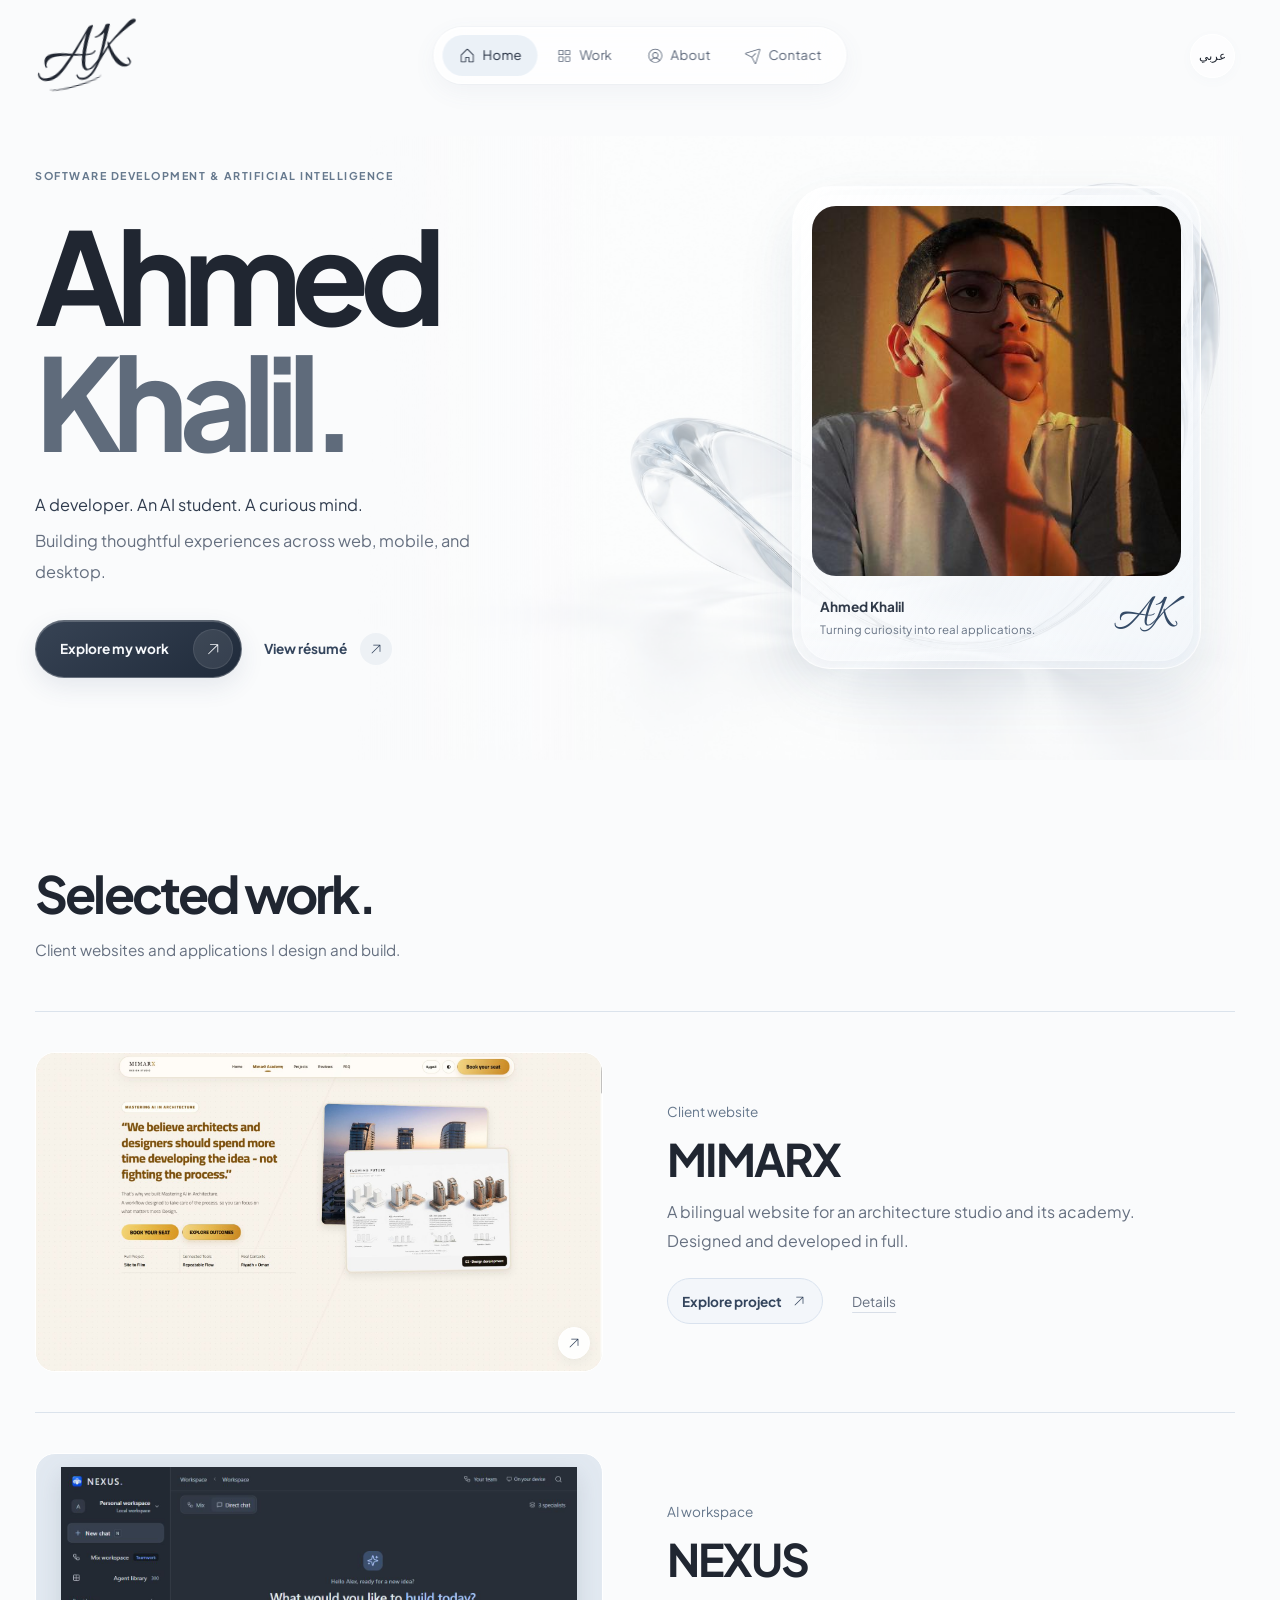
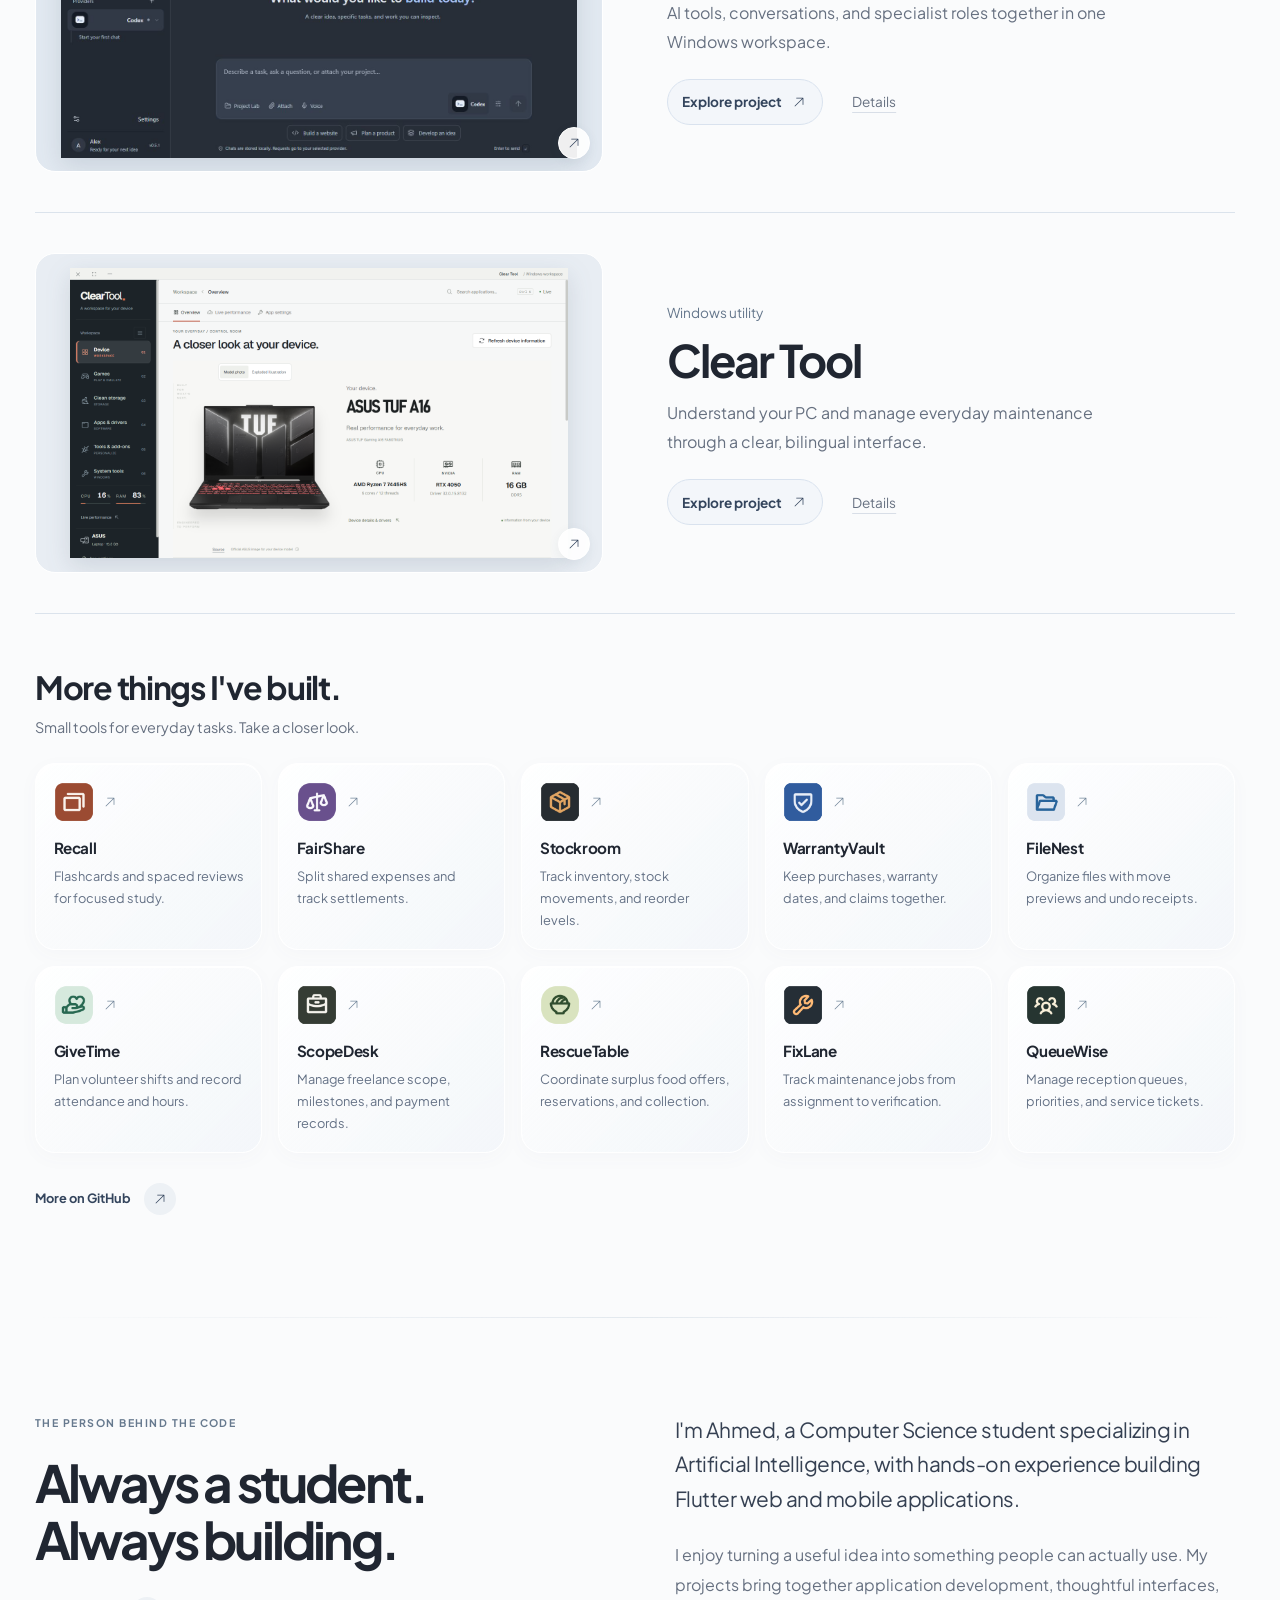
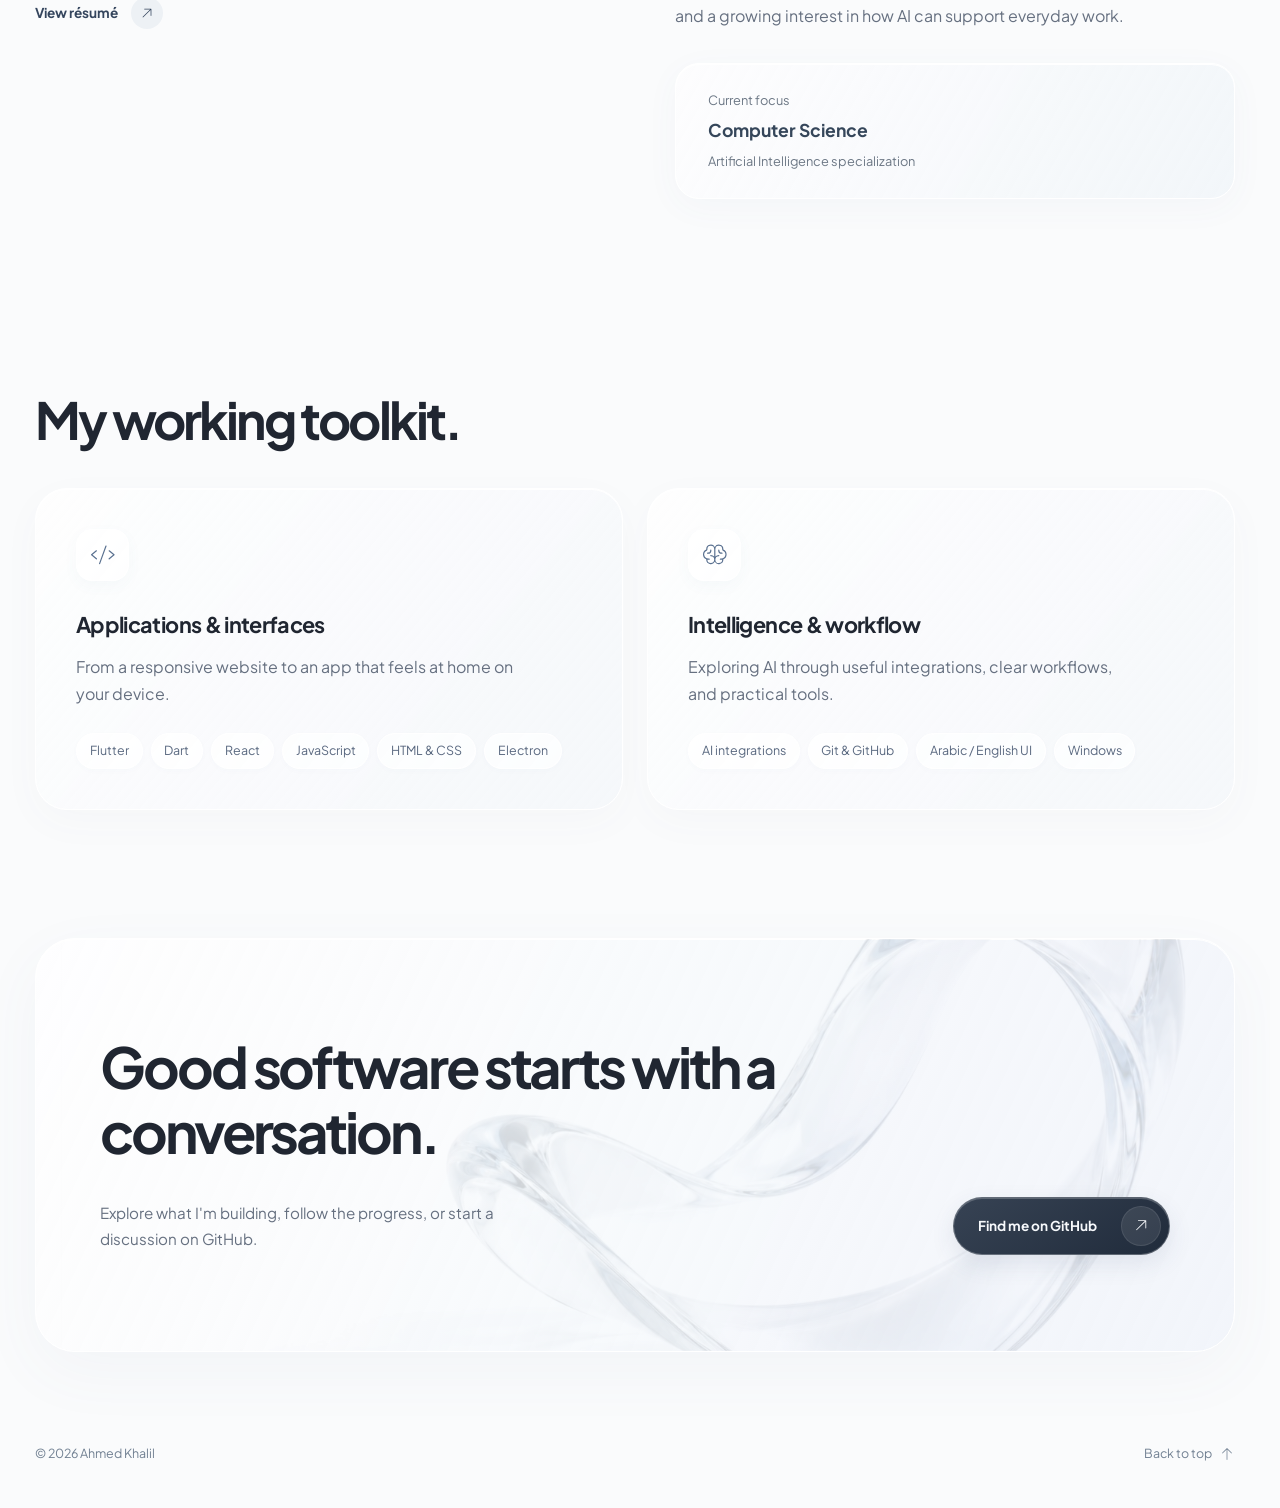
==== index.html @ ec9dbeeb "Add bilingual project detail windows with animated screenshot galleries" ====
<!doctype html>
<html lang="en" data-theme="light">
<head>
  <meta charset="UTF-8">
  <meta name="viewport" content="width=device-width, initial-scale=1">
  <meta name="theme-color" content="#fafbfc">
  <title>Ahmed Khalil | AI & Software Development</title>
  <meta name="description" content="Computer Science student specializing in AI. Explore Ahmed's work in Flutter, web development and Windows applications, including MIMARX Studio & Academy, Clear Tool and NEXUS.">
  <meta property="og:title" content="Ahmed Khalil | AI & Software Development">
  <meta property="og:description" content="A curious mind. Practical software. Explore MIMARX Studio & Academy, Clear Tool, NEXUS, and my work across web, mobile, and desktop.">
  <meta property="og:type" content="website">
  <meta property="og:url" content="https://ahmed-khalil-mohamed.github.io/">
  <meta property="og:image" content="https://ahmed-khalil-mohamed.github.io/portrait.jpg">
  <link rel="canonical" href="https://ahmed-khalil-mohamed.github.io/">
  <link rel="icon" href="favicon.ico?v=4" sizes="any">
  <link rel="icon" href="ak-signature.svg?v=4" type="image/svg+xml">
  <link rel="apple-touch-icon" href="apple-touch-icon.png">
  <link rel="preload" as="font" href="jakarta-regular.ttf" type="font/ttf" crossorigin>
  <link rel="preload" as="font" href="signature.ttf" type="font/ttf" crossorigin>
  <link rel="stylesheet" href="styles.css?v=8">
  <script src="project-data.js?v=8" defer></script>
  <script src="project-gallery.js?v=8" defer></script>
  <script src="app.js?v=8" defer></script>
</head>
<body>
  <a class="skip-link" href="#main" data-en="Skip to content" data-ar="انتقل للمحتوى">Skip to content</a>
  <header class="header shell">
    <a class="brand signature" href="#" aria-label="Ahmed Khalil, home">AK<span class="signature-stroke" aria-hidden="true"></span></a>
    <nav class="desktop-nav" aria-label="Main navigation">
      <a href="#home"><svg class="icon" aria-hidden="true"><use href="icons.svg?v=8#house"></use></svg><span data-en="Home" data-ar="الرئيسية">Home</span></a>
      <a href="#work"><svg class="icon" aria-hidden="true"><use href="icons.svg?v=8#squares-four"></use></svg><span data-en="Work" data-ar="المشاريع">Work</span></a>
      <a href="#about"><svg class="icon" aria-hidden="true"><use href="icons.svg?v=8#user-circle"></use></svg><span data-en="About" data-ar="عني">About</span></a>
      <a href="#contact"><svg class="icon" aria-hidden="true"><use href="icons.svg?v=8#paper-plane-tilt"></use></svg><span data-en="Contact" data-ar="تواصل">Contact</span></a>
    </nav>
    <div class="preferences">
      <button id="language" data-language-toggle class="icon-button language" aria-label="Switch to Arabic">عربي</button>
    </div>
    <button class="menu-toggle icon-button" aria-label="Open menu" aria-controls="mobile-menu" aria-expanded="false"><svg class="icon" aria-hidden="true"><use href="icons.svg?v=8#list"></use></svg></button>
  </header>
  <dialog id="mobile-menu" aria-label="Navigation menu">
    <div class="drawer-top"><a class="signature drawer-brand" href="#home" aria-label="Ahmed Khalil, home">AK</a><button class="icon-button close-menu" aria-label="Close menu"><svg class="icon" aria-hidden="true"><use href="icons.svg?v=8#x"></use></svg></button></div>
    <p class="drawer-name" data-en="Ahmed Khalil" data-ar="أحمد خليل">Ahmed Khalil</p>
    <nav class="mobile-nav" aria-label="Main navigation">
      <a href="#home"><svg class="icon" aria-hidden="true"><use href="icons.svg?v=8#house"></use></svg><span data-en="Home" data-ar="الرئيسية">Home</span></a>
      <a href="#work"><svg class="icon" aria-hidden="true"><use href="icons.svg?v=8#squares-four"></use></svg><span data-en="Work" data-ar="المشاريع">Work</span></a>
      <a href="#about"><svg class="icon" aria-hidden="true"><use href="icons.svg?v=8#user-circle"></use></svg><span data-en="About" data-ar="عني">About</span></a>
      <a href="#contact"><svg class="icon" aria-hidden="true"><use href="icons.svg?v=8#paper-plane-tilt"></use></svg><span data-en="Contact" data-ar="تواصل">Contact</span></a>
    </nav>
    <div class="drawer-bottom"><span data-en="Language" data-ar="اللغة">Language</span><button class="drawer-language" data-language-toggle aria-label="Switch to Arabic">العربية</button></div>
    <a class="drawer-resume text-link" href="resume.html" target="_blank" rel="noopener"><span data-en="View résumé" data-ar="السيرة الذاتية">View résumé</span><svg class="icon" aria-hidden="true"><use href="icons.svg?v=8#arrow-up-right"></use></svg></a>
  </dialog>
  <main id="main">
    <section id="home" class="hero shell" aria-labelledby="hero-title">
      <img class="glass-art" src="glass-ribbon.jpg" width="1536" height="1024" alt="" aria-hidden="true">
      <div class="hero-copy">
        <p class="eyebrow entrance" data-en="SOFTWARE DEVELOPMENT & ARTIFICIAL INTELLIGENCE" data-ar="تطوير البرمجيات والذكاء الاصطناعي">SOFTWARE DEVELOPMENT & ARTIFICIAL INTELLIGENCE</p>
        <h1 id="hero-title" class="entrance" style="--delay:100ms"><span data-en="Ahmed" data-ar="أحمد">Ahmed</span><br><span class="name-last" data-en="Khalil." data-ar="خليل.">Khalil.</span></h1>
        <p class="hero-description entrance" style="--delay:200ms"><strong data-en="A developer. An AI student. A curious mind." data-ar="مطور برمجيات. طالب ذكاء اصطناعي. عقل فضولي.">A developer. An AI student. A curious mind.</strong><span data-en="Building thoughtful experiences across web, mobile, and desktop." data-ar="أبني تجارب مدروسة للويب والموبايل وسطح المكتب.">Building thoughtful experiences across web, mobile, and desktop.</span></p>
        <div class="hero-actions entrance" style="--delay:270ms">
          <a class="button primary" href="#work"><span data-en="Explore my work" data-ar="استكشف مشاريعي">Explore my work</span><span class="icon-circle" aria-hidden="true"><svg class="icon" aria-hidden="true"><use href="icons.svg?v=8#arrow-up-right"></use></svg></span></a>
          <a class="text-link" href="resume.html" target="_blank" rel="noopener"><span data-en="View résumé" data-ar="السيرة الذاتية">View résumé</span><span class="icon-circle" aria-hidden="true"><svg class="icon" aria-hidden="true"><use href="icons.svg?v=8#arrow-up-right"></use></svg></span></a>
        </div>
      </div>
      <figure class="portrait entrance" style="--delay:180ms">
        <div class="portrait-frame"><img src="portrait.jpg" width="460" height="460" alt="Ahmed Khalil" fetchpriority="high"></div>
        <figcaption><span><strong data-en="Ahmed Khalil" data-ar="أحمد خليل">Ahmed Khalil</strong><small data-en="Turning curiosity into real applications." data-ar="أحوّل الفضول إلى تطبيقات حقيقية.">Turning curiosity into real applications.</small></span><span class="signature portrait-signature" aria-hidden="true">AK</span></figcaption>
      </figure>
    </section>
    <section id="work" class="work shell section" aria-labelledby="work-title">
      <div class="section-heading reveal"><h2 id="work-title" data-en="Selected work." data-ar="مشاريع مختارة.">Selected work.</h2><p data-en="Client websites and applications I design and build." data-ar="مواقع للعملاء وتطبيقات من تصميمي وتطويري.">Client websites and applications I design and build.</p></div>
      <div class="work-grid">
        <article id="mimarx" class="work-card reveal" aria-labelledby="mimarx-title">
          <button class="project-image work-preview mimarx-work-preview" data-project="mimarx" aria-label="Explore MIMARX project"><img src="mimarx-academy.jpg" alt="MIMARX Academy website and architectural showcase" width="1905" height="1057" loading="lazy"><span class="preview-hint" aria-hidden="true"><svg class="icon" aria-hidden="true"><use href="icons.svg?v=8#arrow-up-right"></use></svg></span></button>
          <div class="work-card-body">
            <p class="work-category" data-en="Client website" data-ar="موقع لعميل">Client website</p>
            <h3 id="mimarx-title">MIMARX</h3>
            <p class="work-summary" data-en="A bilingual website for an architecture studio and its academy. Designed and developed in full." data-ar="موقع بالعربية والإنجليزية لاستوديو معماري وأكاديميته. صممته وطورته بالكامل.">A bilingual website for an architecture studio and its academy. Designed and developed in full.</p>
            <div class="work-card-actions"><button class="work-visit" data-project="mimarx" aria-haspopup="dialog"><span data-en="Explore project" data-ar="اكتشف المشروع">Explore project</span><svg class="icon" aria-hidden="true"><use href="icons.svg?v=8#arrow-up-right"></use></svg></button><button class="work-details" data-project="mimarx"><span class="" data-en="Details" data-ar="التفاصيل">Details</span></button></div>
          </div>
        </article>
        <article id="nexus" class="work-card reveal" aria-labelledby="nexus-title">
          <button class="project-image work-preview nexus-work-preview" data-project="nexus" aria-label="Explore NEXUS project"><img src="nexus.png" alt="NEXUS AI workspace" width="1600" height="1000" loading="lazy"><span class="preview-hint" aria-hidden="true"><svg class="icon" aria-hidden="true"><use href="icons.svg?v=8#arrow-up-right"></use></svg></span></button>
          <div class="work-card-body">
            <p class="work-category" data-en="AI workspace" data-ar="مساحة عمل AI">AI workspace</p>
            <h3 id="nexus-title">NEXUS</h3>
            <p class="work-summary" data-en="AI tools, conversations, and specialist roles together in one Windows workspace." data-ar="أدوات الذكاء الاصطناعي والمحادثات والأدوار المتخصصة في مساحة عمل واحدة على Windows.">AI tools, conversations, and specialist roles together in one Windows workspace.</p>
            <div class="work-card-actions"><button class="work-visit" data-project="nexus" aria-haspopup="dialog"><span data-en="Explore project" data-ar="اكتشف المشروع">Explore project</span><svg class="icon" aria-hidden="true"><use href="icons.svg?v=8#arrow-up-right"></use></svg></button><button class="work-details" data-project="nexus"><span class="" data-en="Details" data-ar="التفاصيل">Details</span></button></div>
          </div>
        </article>
        <article id="clear" class="work-card reveal" aria-labelledby="clear-title">
          <button class="project-image work-preview clear-work-preview" data-project="clear" aria-label="Explore Clear Tool project"><img src="clear-tool.png" alt="Clear Tool hardware and maintenance workspace" width="1600" height="1000" loading="lazy"><span class="preview-hint" aria-hidden="true"><svg class="icon" aria-hidden="true"><use href="icons.svg?v=8#arrow-up-right"></use></svg></span></button>
          <div class="work-card-body">
            <p class="work-category" data-en="Windows utility" data-ar="أدوات Windows">Windows utility</p>
            <h3 id="clear-title">Clear Tool</h3>
            <p class="work-summary" data-en="Understand your PC and manage everyday maintenance through a clear, bilingual interface." data-ar="اعرف مكونات جهازك ونظّم مهام الصيانة اليومية بواجهة واضحة بالعربية والإنجليزية.">Understand your PC and manage everyday maintenance through a clear, bilingual interface.</p>
            <div class="work-card-actions"><button class="work-visit" data-project="clear" aria-haspopup="dialog"><span data-en="Explore project" data-ar="اكتشف المشروع">Explore project</span><svg class="icon" aria-hidden="true"><use href="icons.svg?v=8#arrow-up-right"></use></svg></button><button class="work-details" data-project="clear"><span class="" data-en="Details" data-ar="التفاصيل">Details</span></button></div>
          </div>
        </article>
      </div>
      <div id="more-projects" class="more-work" role="region" aria-labelledby="more-work-title">
        <div class="more-work-heading reveal"><h3 id="more-work-title" data-en="More things I've built." data-ar="مشاريع أخرى.">More things I've built.</h3><p data-en="Small tools for everyday tasks. Take a closer look." data-ar="أدوات صغيرة لمهام يومية. اضغط على أي مشروع لتكتشفه.">Small tools for everyday tasks. Take a closer look.</p></div>
        <ul class="mini-project-grid">
          <li class="mini-project reveal" style="--mini-delay:0ms">
            <button type="button" class="mini-card" data-project="recall" aria-haspopup="dialog" aria-labelledby="recall-name" aria-describedby="recall-summary">
              <span class="mini-card-top"><img src="project-icons/recall.png" alt="" width="40" height="40" loading="lazy"><svg class="icon mini-arrow" aria-hidden="true"><use href="icons.svg?v=8#arrow-up-right"></use></svg></span>
              <span class="mini-name" id="recall-name" dir="ltr">Recall</span>
              <span class="mini-summary" id="recall-summary" data-en="Flashcards and spaced reviews for focused study." data-ar="بطاقات للمذاكرة ومراجعات متباعدة لتثبيت المعلومات.">Flashcards and spaced reviews for focused study.</span>
            </button>
          </li>
          <li class="mini-project reveal" style="--mini-delay:65ms">
            <button type="button" class="mini-card" data-project="fairshare" aria-haspopup="dialog" aria-labelledby="fairshare-name" aria-describedby="fairshare-summary">
              <span class="mini-card-top"><img src="project-icons/fairshare.png" alt="" width="40" height="40" loading="lazy"><svg class="icon mini-arrow" aria-hidden="true"><use href="icons.svg?v=8#arrow-up-right"></use></svg></span>
              <span class="mini-name" id="fairshare-name" dir="ltr">FairShare</span>
              <span class="mini-summary" id="fairshare-summary" data-en="Split shared expenses and track settlements." data-ar="تقسيم المصاريف المشتركة ومتابعة التسويات.">Split shared expenses and track settlements.</span>
            </button>
          </li>
          <li class="mini-project reveal" style="--mini-delay:130ms">
            <button type="button" class="mini-card" data-project="stockroom" aria-haspopup="dialog" aria-labelledby="stockroom-name" aria-describedby="stockroom-summary">
              <span class="mini-card-top"><img src="project-icons/stockroom.png" alt="" width="40" height="40" loading="lazy"><svg class="icon mini-arrow" aria-hidden="true"><use href="icons.svg?v=8#arrow-up-right"></use></svg></span>
              <span class="mini-name" id="stockroom-name" dir="ltr">Stockroom</span>
              <span class="mini-summary" id="stockroom-summary" data-en="Track inventory, stock movements, and reorder levels." data-ar="متابعة المخزون وحركة الأصناف وحدود إعادة الطلب.">Track inventory, stock movements, and reorder levels.</span>
            </button>
          </li>
          <li class="mini-project reveal" style="--mini-delay:195ms">
            <button type="button" class="mini-card" data-project="warrantyvault" aria-haspopup="dialog" aria-labelledby="warrantyvault-name" aria-describedby="warrantyvault-summary">
              <span class="mini-card-top"><img src="project-icons/warrantyvault.png" alt="" width="40" height="40" loading="lazy"><svg class="icon mini-arrow" aria-hidden="true"><use href="icons.svg?v=8#arrow-up-right"></use></svg></span>
              <span class="mini-name" id="warrantyvault-name" dir="ltr">WarrantyVault</span>
              <span class="mini-summary" id="warrantyvault-summary" data-en="Keep purchases, warranty dates, and claims together." data-ar="تنظيم المشتريات ومواعيد الضمان ومطالبات الصيانة.">Keep purchases, warranty dates, and claims together.</span>
            </button>
          </li>
          <li class="mini-project reveal" style="--mini-delay:260ms">
            <button type="button" class="mini-card" data-project="filenest" aria-haspopup="dialog" aria-labelledby="filenest-name" aria-describedby="filenest-summary">
              <span class="mini-card-top"><img src="project-icons/filenest.png" alt="" width="40" height="40" loading="lazy"><svg class="icon mini-arrow" aria-hidden="true"><use href="icons.svg?v=8#arrow-up-right"></use></svg></span>
              <span class="mini-name" id="filenest-name" dir="ltr">FileNest</span>
              <span class="mini-summary" id="filenest-summary" data-en="Organize files with move previews and undo receipts." data-ar="تنظيم الملفات مع معاينة النقل وإمكانية التراجع.">Organize files with move previews and undo receipts.</span>
            </button>
          </li>
          <li class="mini-project reveal" style="--mini-delay:0ms">
            <button type="button" class="mini-card" data-project="givetime" aria-haspopup="dialog" aria-labelledby="givetime-name" aria-describedby="givetime-summary">
              <span class="mini-card-top"><img src="project-icons/givetime.png" alt="" width="40" height="40" loading="lazy"><svg class="icon mini-arrow" aria-hidden="true"><use href="icons.svg?v=8#arrow-up-right"></use></svg></span>
              <span class="mini-name" id="givetime-name" dir="ltr">GiveTime</span>
              <span class="mini-summary" id="givetime-summary" data-en="Plan volunteer shifts and record attendance and hours." data-ar="تنظيم ورديات المتطوعين وتسجيل الحضور والساعات.">Plan volunteer shifts and record attendance and hours.</span>
            </button>
          </li>
          <li class="mini-project reveal" style="--mini-delay:65ms">
            <button type="button" class="mini-card" data-project="scopedesk" aria-haspopup="dialog" aria-labelledby="scopedesk-name" aria-describedby="scopedesk-summary">
              <span class="mini-card-top"><img src="project-icons/scopedesk.png" alt="" width="40" height="40" loading="lazy"><svg class="icon mini-arrow" aria-hidden="true"><use href="icons.svg?v=8#arrow-up-right"></use></svg></span>
              <span class="mini-name" id="scopedesk-name" dir="ltr">ScopeDesk</span>
              <span class="mini-summary" id="scopedesk-summary" data-en="Manage freelance scope, milestones, and payment records." data-ar="تنظيم نطاق المشاريع ومراحل التسليم وسجلات المدفوعات.">Manage freelance scope, milestones, and payment records.</span>
            </button>
          </li>
          <li class="mini-project reveal" style="--mini-delay:130ms">
            <button type="button" class="mini-card" data-project="rescuetable" aria-haspopup="dialog" aria-labelledby="rescuetable-name" aria-describedby="rescuetable-summary">
              <span class="mini-card-top"><img src="project-icons/rescuetable.png" alt="" width="40" height="40" loading="lazy"><svg class="icon mini-arrow" aria-hidden="true"><use href="icons.svg?v=8#arrow-up-right"></use></svg></span>
              <span class="mini-name" id="rescuetable-name" dir="ltr">RescueTable</span>
              <span class="mini-summary" id="rescuetable-summary" data-en="Coordinate surplus food offers, reservations, and collection." data-ar="تنسيق عروض فائض الطعام والحجوزات والاستلام.">Coordinate surplus food offers, reservations, and collection.</span>
            </button>
          </li>
          <li class="mini-project reveal" style="--mini-delay:195ms">
            <button type="button" class="mini-card" data-project="fixlane" aria-haspopup="dialog" aria-labelledby="fixlane-name" aria-describedby="fixlane-summary">
              <span class="mini-card-top"><img src="project-icons/fixlane.png" alt="" width="40" height="40" loading="lazy"><svg class="icon mini-arrow" aria-hidden="true"><use href="icons.svg?v=8#arrow-up-right"></use></svg></span>
              <span class="mini-name" id="fixlane-name" dir="ltr">FixLane</span>
              <span class="mini-summary" id="fixlane-summary" data-en="Track maintenance jobs from assignment to verification." data-ar="متابعة أعمال الصيانة من الإسناد إلى التأكد من الإصلاح.">Track maintenance jobs from assignment to verification.</span>
            </button>
          </li>
          <li class="mini-project reveal" style="--mini-delay:260ms">
            <button type="button" class="mini-card" data-project="queuewise" aria-haspopup="dialog" aria-labelledby="queuewise-name" aria-describedby="queuewise-summary">
              <span class="mini-card-top"><img src="project-icons/queuewise.png" alt="" width="40" height="40" loading="lazy"><svg class="icon mini-arrow" aria-hidden="true"><use href="icons.svg?v=8#arrow-up-right"></use></svg></span>
              <span class="mini-name" id="queuewise-name" dir="ltr">QueueWise</span>
              <span class="mini-summary" id="queuewise-summary" data-en="Manage reception queues, priorities, and service tickets." data-ar="إدارة طوابير الاستقبال والأولويات وتذاكر الخدمة.">Manage reception queues, priorities, and service tickets.</span>
            </button>
          </li>
        </ul>
      </div>
      <a class="all-projects text-link reveal" href="https://github.com/Ahmed-Khalil-Mohamed?tab=repositories" target="_blank" rel="noopener"><span data-en="More on GitHub" data-ar="المزيد على GitHub">More on GitHub</span><span class="icon-circle" aria-hidden="true"><svg class="icon" aria-hidden="true"><use href="icons.svg?v=8#arrow-up-right"></use></svg></span></a>
    </section>
    <section id="about" class="about shell section" aria-labelledby="about-title">
      <div class="about-title reveal"><p class="eyebrow" data-en="THE PERSON BEHIND THE CODE" data-ar="وراء الكود">THE PERSON BEHIND THE CODE</p><h2 id="about-title" data-en="Always a student. Always building." data-ar="أتعلم باستمرار. وأبني باستمرار.">Always a student. Always building.</h2><a class="text-link" href="resume.html" target="_blank" rel="noopener"><span data-en="View résumé" data-ar="السيرة الذاتية">View résumé</span><span class="icon-circle" aria-hidden="true"><svg class="icon" aria-hidden="true"><use href="icons.svg?v=8#arrow-up-right"></use></svg></span></a></div>
      <div class="about-content reveal"><p class="about-lead" data-en="I'm Ahmed, a Computer Science student specializing in Artificial Intelligence, with hands-on experience building Flutter web and mobile applications." data-ar="أنا أحمد، طالب علوم حاسب متخصص في الذكاء الاصطناعي، وعندي خبرة عملية في بناء تطبيقات الويب والموبايل باستخدام Flutter.">I'm Ahmed, a Computer Science student specializing in Artificial Intelligence, with hands-on experience building Flutter web and mobile applications.</p><p data-en="I enjoy turning a useful idea into something people can actually use. My projects bring together application development, thoughtful interfaces, and a growing interest in how AI can support everyday work." data-ar="بحب أحول الفكرة المفيدة لبرنامج الناس تقدر تستخدمه فعلًا. مشاريعي بتجمع بين تطوير التطبيقات والاهتمام بالواجهة واستكشاف إزاي الذكاء الاصطناعي يساعد في الشغل اليومي.">I enjoy turning a useful idea into something people can actually use. My projects bring together application development, thoughtful interfaces, and a growing interest in how AI can support everyday work.</p><div class="education"><span data-en="Current focus" data-ar="مجال دراستي">Current focus</span><strong data-en="Computer Science" data-ar="علوم الحاسب">Computer Science</strong><span data-en="Artificial Intelligence specialization" data-ar="تخصص الذكاء الاصطناعي">Artificial Intelligence specialization</span></div></div>
    </section>
    <section class="skills shell section" aria-labelledby="skills-title">
      <h2 id="skills-title" class="reveal" data-en="My working toolkit." data-ar="أدواتي في الشغل.">My working toolkit.</h2>
      <div class="skill-groups">
        <div class="skill-group reveal"><span class="skill-mark" aria-hidden="true"><svg class="icon" aria-hidden="true"><use href="icons.svg?v=8#code"></use></svg></span><h3 data-en="Applications & interfaces" data-ar="التطبيقات والواجهات">Applications & interfaces</h3><p data-en="From a responsive website to an app that feels at home on your device." data-ar="من موقع متجاوب إلى تطبيق مناسب للجهاز اللي بتستخدمه.">From a responsive website to an app that feels at home on your device.</p><div class="tags"><span>Flutter</span><span>Dart</span><span>React</span><span>JavaScript</span><span>HTML & CSS</span><span>Electron</span></div></div>
        <div class="skill-group reveal"><span class="skill-mark" aria-hidden="true"><svg class="icon" aria-hidden="true"><use href="icons.svg?v=8#brain"></use></svg></span><h3 data-en="Intelligence & workflow" data-ar="الذكاء الاصطناعي وسير العمل">Intelligence & workflow</h3><p data-en="Exploring AI through useful integrations, clear workflows, and practical tools." data-ar="استكشاف الذكاء الاصطناعي من خلال تكاملات مفيدة وخطوات عمل واضحة وأدوات عملية.">Exploring AI through useful integrations, clear workflows, and practical tools.</p><div class="tags"><span data-en="AI integrations" data-ar="تكامل أدوات AI">AI integrations</span><span>Git & GitHub</span><span data-en="Arabic / English UI" data-ar="واجهات عربية / إنجليزية">Arabic / English UI</span><span>Windows</span></div></div>
      </div>
    </section>
    <section id="contact" class="contact shell section reveal" aria-labelledby="contact-title">
      <h2 id="contact-title" data-en="Good software starts with a conversation." data-ar="البرامج الجيدة تبدأ بفكرة وحوار.">Good software starts with a conversation.</h2>
      <div class="contact-bottom"><p data-en="Explore what I'm building, follow the progress, or start a discussion on GitHub." data-ar="شوف اللي ببنيه، تابع تطوير المشاريع، أو شاركني النقاش على GitHub.">Explore what I'm building, follow the progress, or start a discussion on GitHub.</p><a class="button primary" href="https://github.com/Ahmed-Khalil-Mohamed" target="_blank" rel="noopener"><span data-en="Find me on GitHub" data-ar="تابعني على GitHub">Find me on GitHub</span><span class="icon-circle" aria-hidden="true"><svg class="icon" aria-hidden="true"><use href="icons.svg?v=8#arrow-up-right"></use></svg></span></a></div>
    </section>
  </main>
  <footer class="footer shell"><span>© <span id="year">2026</span> <span data-en="Ahmed Khalil" data-ar="أحمد خليل">Ahmed Khalil</span></span><a href="#home"><span data-en="Back to top" data-ar="للأعلى">Back to top</span><svg class="icon" aria-hidden="true"><use href="icons.svg?v=8#arrow-up"></use></svg></a></footer>
  <dialog id="project-dialog" aria-labelledby="dialog-title"><div class="project-dialog-bar"><span data-en="Project overview" data-ar="نظرة على المشروع">Project overview</span><button class="close-dialog icon-button" aria-label="Close project details"><svg class="icon" aria-hidden="true"><use href="icons.svg?v=8#x"></use></svg></button></div><div id="dialog-content"></div></dialog>
</body>
</html>
---- styles.css ----
﻿@font-face{font-family:Jakarta;src:url(jakarta-regular.ttf) format('truetype');font-weight:400 500;font-display:swap}
@font-face{font-family:Jakarta;src:url(jakarta-bold.ttf) format('truetype');font-weight:600 800;font-display:swap}
@font-face{font-family:Signature;src:url(signature.ttf) format('truetype');font-weight:400;font-display:swap}
/* White liquid glass: original web approximation. Variance 7 / motion 6 / density 3.
   Radius: panels 32/24px, controls pill. Layers: art 0, content 1, nav 10, dialog top layer.
   Backdrop blur limited to floating navigation and modal overlay. */
:root{--bg:#fafbfc;--text:#202631;--muted:#667080;--accent:#426c9f;--panel:rgba(255,255,255,.8);--line:rgba(138,157,180,.16);--ease:cubic-bezier(.22,.75,.18,1);color-scheme:light}
*{box-sizing:border-box}html{scroll-behavior:smooth;scroll-padding-top:8rem}body{margin:0;background:var(--bg);color:var(--text);font-family:Jakarta,'Segoe UI',sans-serif;line-height:1.7;-webkit-font-smoothing:antialiased}body:has(dialog[open]){overflow:hidden}a{color:inherit;text-decoration:none}button{font:inherit;color:inherit;cursor:pointer;border:0}button,a{-webkit-tap-highlight-color:transparent}a:focus-visible,button:focus-visible{outline:2px solid var(--accent);outline-offset:6px}img{display:block;max-width:100%}h1,h2,h3,p,figure{margin:0}h1,h2,h3{font-weight:700;line-height:1.1}p{color:var(--muted)}.shell{width:min(100% - 2.5rem,75rem);margin-inline:auto}.signature{font-family:Signature,cursive;font-weight:400;font-style:normal;letter-spacing:-.09em;line-height:1;direction:ltr}.header{height:6rem;display:flex;align-items:center;justify-content:space-between;gap:1rem;position:relative;z-index:10}.brand{display:block;position:relative;font-size:3.8rem;width:5rem;padding-top:.25rem;transform:rotate(-8deg);transform-origin:center}.signature-stroke{position:absolute;bottom:4px;left:10px;width:3.4rem;height:9px;border-bottom:1.2px solid currentColor;border-radius:50%;transform:rotate(-8deg)}nav{display:flex;align-items:center;gap:.15rem;padding:.4rem .5rem;border:1px solid rgba(255,255,255,.95);border-radius:100px;background:rgba(255,255,255,.7);box-shadow:inset 0 1px 0 #fff,0 8px 25px #58749110,0 0 0 1px #6882a00a}nav a{font-size:.78rem;min-height:2.6rem;display:flex;align-items:center;padding:.55rem .65rem;border-radius:100px;color:#596477;transition:background .5s var(--ease),color .5s var(--ease)}nav a:hover,nav a[aria-current]{color:#202b3d;background:rgba(219,229,240,.55)}.preferences{display:flex}.icon-button{display:grid;place-items:center;background:rgba(255,255,255,.55);min-height:2.8rem;min-width:2.8rem;border-radius:100px;border:1px solid #fff;box-shadow:0 3px 12px #647e9808;transition:background .4s var(--ease),transform .4s var(--ease)}.icon-button:hover{background:#edf2f8}.language{font-size:.78rem}.hero{position:relative;padding-block:3rem 4.5rem;display:grid;gap:3.5rem;isolation:isolate}.glass-art{position:absolute;z-index:-1;pointer-events:none;width:100%;height:34rem;object-fit:cover;right:0;top:22rem;mix-blend-mode:multiply;opacity:.5;mask-image:linear-gradient(90deg,transparent,#000 30%,#000 95%,transparent)}.eyebrow{font-size:.67rem;letter-spacing:.14em;font-weight:600;color:#66798e}.hero h1{font-size:clamp(5.1rem,11vw,8.4rem);letter-spacing:-.075em;line-height:.98;margin-top:1.6rem;font-weight:700}.name-last{color:#5f6b7b}.hero-description{font-size:1rem;max-width:29rem;margin-top:1.75rem;line-height:1.85}.hero-description strong{display:block;color:#303c4e;font-weight:500}.hero-description>span{display:block;margin-top:.3rem}.hero-actions{display:flex;align-items:center;gap:1.4rem;flex-wrap:wrap;margin-top:2rem}.button{display:inline-flex;justify-content:center;align-items:center;gap:1.5rem;min-height:3.5rem;padding:.5rem .5rem .5rem 1.5rem;border-radius:100px;font-size:.85rem;font-weight:600;white-space:nowrap;transition:transform .6s var(--ease),box-shadow .6s var(--ease)}.primary{background:linear-gradient(145deg,#374354,#202b3b);color:#f7f9fc;box-shadow:0 9px 24px #3046671a,inset 0 1px 0 #ffffff35;border:1px solid #ffffff40}.button>span:last-child{display:grid;place-items:center;font-size:1.3rem;background:#ffffff18;border:1px solid #ffffff16;border-radius:100%;width:2.5rem;height:2.5rem;transition:transform .6s var(--ease)}.primary:hover{transform:translateY(-3px);box-shadow:0 14px 30px #30466728}.primary:hover>span:last-child{transform:rotate(45deg)}button:active,.button:active{transform:scale(.98)}.text-link{display:inline-flex;align-items:center;gap:.8rem;min-height:2.75rem;padding:0;background:transparent;font-size:.85rem;font-weight:600;color:#34455d}.text-link>span:last-child{display:grid;place-items:center;width:2rem;height:2rem;border-radius:50%;background:#edf1f5;transition:transform .5s var(--ease)}.text-link:hover>span:last-child{transform:translate(2px,-2px)}.portrait{width:min(100%,23rem);justify-self:center;align-self:center;padding:.65rem .65rem 1.15rem;border-radius:2rem;background:linear-gradient(140deg,#ffffffc9,#ffffff70);border:1px solid #fff;box-shadow:inset 0 1px 1px #fff,0 24px 70px #51688619,0 3px 10px #51688608;position:relative}.portrait::before{content:'';position:absolute;inset:-1rem;z-index:-1;border:1px solid #ffffffb3;border-radius:2.5rem;background:linear-gradient(130deg,#ffffff88,#dfe9f244);transform:rotate(-5deg);box-shadow:0 15px 45px #6a86a412}.portrait-frame{border-radius:1.45rem;overflow:hidden;aspect-ratio:1.05;background:#e6eaf0}.portrait img{width:100%;height:100%;object-fit:cover;transition:transform 1.3s var(--ease)}.portrait:hover img{transform:scale(1.035)}figcaption{display:flex;justify-content:space-between;align-items:center;padding:1.25rem .5rem 0;gap:1rem}figcaption strong{display:block;font-size:.85rem;font-weight:600;color:#303a49}figcaption small{display:block;font-size:.65rem;color:#687485;margin-top:.15rem}.portrait-signature{font-size:3rem;color:#354b67}.section{padding-block:4.5rem}.section-heading{max-width:42rem;margin-bottom:2.5rem}h2{font-size:clamp(2.2rem,4vw,3.75rem);letter-spacing:-.055em}.section-heading p{margin-top:1rem;max-width:34rem;font-size:.95rem}.work{position:relative}.projects{display:grid;gap:2rem}.project{display:grid;gap:0;padding:.65rem;border-radius:2rem;border:1px solid #fff;background:linear-gradient(140deg,#fff9,#eef2f86b);box-shadow:inset 0 1px 0 #fff,0 16px 45px #526d8b0a,0 0 0 1px #607d9808;transition:box-shadow .7s var(--ease),transform .7s var(--ease)}.project:hover{box-shadow:inset 0 1px 0 #fff,0 24px 70px #526d8b14,0 0 0 1px #607d9810}.project-image{display:block;position:relative;width:100%;aspect-ratio:1.4;border-radius:1.45rem;overflow:hidden;padding:7%;background:linear-gradient(145deg,#e7eaf0,#f9fbfd);border:1px solid #ffffffc9}.project-image img{width:100%;height:100%;object-fit:contain;border-radius:.35rem;filter:drop-shadow(0 1rem 1rem #5065801f);transition:transform 1s var(--ease)}.nexus-preview{background:linear-gradient(145deg,#e2e9f0,#f4f7fa)}.project-image:hover img{transform:scale(1.06) translateY(-3px)}.image-action{position:absolute;bottom:1rem;inset-inline-end:1rem;width:2.4rem;height:2.4rem;display:grid;place-items:center;border:1px solid #fff;border-radius:100%;background:#ffffffb3;color:#344760;font-size:1.35rem;box-shadow:inset 0 1px 1px #fff,0 5px 15px #556f8910}.project-content{padding:1.8rem 1rem}.project-logo{width:2.8rem;height:2.8rem;object-fit:contain;margin-bottom:1.4rem;border-radius:.6rem}.project-heading{display:flex;flex-direction:column-reverse;align-items:flex-start;gap:.55rem}h3{font-size:2rem;letter-spacing:-.045em}.project-kind{color:#66798f;font-size:.73rem}.project-content>p{margin-top:1rem;max-width:30rem;font-size:.9rem;line-height:1.85}.project-meta{display:flex;gap:.5rem;flex-wrap:wrap;margin:1.5rem 0 1.2rem;color:#617084;font-size:.68rem}.project-meta span{padding:.35rem .65rem;border-radius:100px;border:1px solid #fff;background:#ffffff90;box-shadow:0 1px 4px #44648408}.all-projects{margin-top:2rem}.about{display:grid;gap:3rem;position:relative}.about::before{content:'';position:absolute;left:0;right:0;top:0;height:1px;background:linear-gradient(90deg,transparent,#c8d3df77,transparent)}.about-title h2{max-width:27rem;margin:1.4rem 0 1.5rem}.about-title .eyebrow{font-size:.66rem}.about-lead{font-size:1.3rem;line-height:1.65;color:#354052;margin-bottom:1.5rem;letter-spacing:-.025em}.about-content>p:not(.about-lead){line-height:1.9;font-size:.94rem}.education{margin-top:2rem;padding:1.6rem 2rem;border:1px solid #fff;border-radius:1.5rem;background:linear-gradient(120deg,#fff9,#e8eff76b);box-shadow:inset 0 1px 0 #fff,0 8px 35px #536e8d0a;display:grid;gap:.3rem;font-size:.8rem;color:#6c7785}.education strong{color:#35465a;font-size:1.1rem}.skills{position:relative}.skill-groups{display:grid;gap:1.5rem;margin-top:2.5rem}.skill-group{position:relative;padding:2rem;border:1px solid #fff;background:linear-gradient(130deg,#ffffffb3,#eef2f966);border-radius:2rem;box-shadow:inset 0 1px 0 #fff,0 12px 40px #526e8d08}.skill-mark{display:inline-grid;place-items:center;width:3.3rem;height:3.3rem;border-radius:1rem;background:#fff9;border:1px solid #fff;font-family:monospace;color:#5a7190;font-size:1.15rem;margin-bottom:2rem;box-shadow:0 5px 15px #5875900a}.skill-group h3{font-size:1.35rem;letter-spacing:-.03em}.skill-group p{margin-top:1rem;max-width:28rem;font-size:.9rem}.tags{display:flex;flex-wrap:wrap;gap:.5rem;margin-top:1.6rem}.tags span{background:#ffffffa6;border:1px solid #fff;border-radius:100px;padding:.4rem .8rem;font-size:.73rem;color:#5a6980;box-shadow:0 2px 6px #45668805}.contact{position:relative;border:1px solid #fff;border-radius:2.5rem;padding:2.2rem;background:linear-gradient(115deg,#ffffffc4,#e9eff880);box-shadow:inset 0 1px 0 #fff,0 20px 65px #526d8b0c;margin-block:2rem 5rem;overflow:hidden}.contact::before{content:'';position:absolute;inset:0;background:url(glass-ribbon.jpg) 100% 48%/auto 190% no-repeat;opacity:.2;mix-blend-mode:multiply;pointer-events:none;z-index:0}.contact>*{position:relative}.contact h2{max-width:44rem;font-size:clamp(2.2rem,4.4vw,3.8rem);line-height:1.15}.contact-bottom{display:flex;flex-wrap:wrap;align-items:center;justify-content:space-between;gap:2rem;margin-top:2rem}.contact-bottom p{max-width:28rem;font-size:.95rem}.footer{padding-block:0 2rem;display:flex;gap:1rem;justify-content:space-between;align-items:center;color:#718092;font-size:.7rem}.footer a{min-height:2.75rem;display:flex;align-items:center}.skip-link{position:fixed;top:1rem;left:1rem;padding:1rem;background:#24374e;color:#fff;transform:translateY(-200%);z-index:20}.skip-link:focus{transform:none}dialog{width:min(46rem,calc(100% - 2rem));max-height:88dvh;padding:2rem;border:1px solid #fff;border-radius:2rem;background:#fafcfe;color:var(--text);box-shadow:0 35px 100px #405c8333}dialog::backdrop{background:#dce5ed99;backdrop-filter:blur(14px)}.close-dialog{margin-inline-start:auto;font-size:2rem}.dialog-icon{width:4rem;height:4rem;object-fit:contain;border-radius:.8rem;margin-bottom:1.2rem}dialog h2{font-size:2.7rem}dialog p{margin-top:1.2rem}dialog ul{color:var(--muted);padding-inline-start:1.2rem;line-height:1.9}dialog .dialog-actions{display:flex;flex-wrap:wrap;gap:1.5rem;margin-top:1.5rem}dialog .license{font-size:.8rem;color:var(--muted)}[dir=rtl] body{font-family:'Segoe UI',Tahoma,sans-serif}[dir=rtl] h1,[dir=rtl] h2,[dir=rtl] h3{letter-spacing:0;line-height:1.35}[dir=rtl] .hero h1{line-height:1.2}[dir=rtl] .eyebrow{letter-spacing:0}[dir=rtl] .signature{font-family:Signature,cursive}[dir=rtl] .hero-description{font-size:1.1rem}[dir=rtl] .button{padding:.5rem 1.5rem .5rem .5rem}
@media(min-width:640px){.shell{width:min(100% - 4rem,75rem)}.header{height:7rem}.brand{font-size:4.5rem}nav{position:fixed;top:1.7rem;left:50%;transform:translateX(-50%);backdrop-filter:blur(22px) saturate(150%);-webkit-backdrop-filter:blur(22px) saturate(150%)}nav a{font-size:.82rem;padding:.55rem 1.25rem}.hero{padding-top:3.5rem}.skill-groups{grid-template-columns:1fr 1fr}.footer{font-size:.78rem}.contact{padding:3rem}}
@media(min-width:768px){.hero{grid-template-columns:1.3fr 1fr;align-items:center;gap:3.5rem;padding-top:3rem;padding-bottom:6rem;min-height:40rem}.portrait{width:100%;max-width:24rem;transform:rotate(3deg);margin-top:1.5rem}.portrait-frame{aspect-ratio:.92}.hero h1{font-size:clamp(6rem,10vw,8.4rem)}.glass-art{width:80%;height:40rem;top:0;right:-1rem;opacity:.65;object-fit:contain}.hero-copy{position:relative;z-index:1}.section{padding-block:5.5rem}.project{grid-template-columns:1.22fr 1fr;align-items:stretch}.project-image{aspect-ratio:auto;min-height:24rem}.project-content{padding:2.5rem}.nexus-project .project-image{order:2}.nexus-project .project-content{order:1}.about{grid-template-columns:1fr 1fr;gap:5rem}.contact{padding:4rem;margin-bottom:5rem}.section-heading{margin-bottom:3rem}.skill-group{padding:2.5rem}}
@media(min-width:1024px){.hero{grid-template-columns:1.35fr 1fr;gap:5rem;padding-top:3.4rem;padding-bottom:5rem}.hero-description{font-size:1.02rem}.portrait{max-width:25rem}.project{grid-template-columns:1.3fr 1fr}.project-content{padding:3rem}.project-image{padding:6%;min-height:27rem}.project h3{font-size:2.6rem}.glass-art{right:-2rem;width:85%;height:42rem}.section{padding-block:6rem}}
@media(max-width:639px){.header{flex-wrap:wrap;height:8rem;align-content:flex-start;padding-top:.8rem;gap:0}.header nav{order:3;justify-content:center;width:100%;position:relative;margin-top:.6rem}nav a{flex:1;justify-content:center}.brand{font-size:3.5rem;line-height:.9}.signature-stroke{bottom:-2px}.hero{padding-top:2rem}.hero h1{font-size:5.8rem}.hero .eyebrow{font-size:.6rem;letter-spacing:.07em}.hero-description{font-size:.92rem}.portrait{width:90%;margin-block:.5rem}.portrait-frame{aspect-ratio:1.06}.contact{border-radius:2rem}.footer{align-items:flex-start}.footer>span{max-width:13rem}}
@media(max-width:380px){.shell{width:calc(100% - 2rem)}.hero h1{font-size:5.25rem}.hero-actions{gap:.85rem}.button{font-size:.79rem;gap:.8rem}.text-link{font-size:.8rem}.project-content{padding:1.5rem .8rem}.contact{padding:1.75rem}}
@media(prefers-reduced-motion:no-preference){.entrance{animation:enter 1.2s var(--ease) both;animation-delay:var(--delay,0ms)}.portrait.entrance{animation-name:portrait-enter}.brand{animation:signature-enter 1.5s var(--ease) both}.js-motion .reveal{opacity:0;transform:translateY(30px);transition:opacity 1s var(--ease),transform 1s var(--ease)}.js-motion .reveal.visible{opacity:1;transform:none}dialog[open]{animation:dialog-enter .5s var(--ease) both}@keyframes enter{from{opacity:0;transform:translateY(26px)}to{opacity:1;transform:none}}@keyframes portrait-enter{from{opacity:0;transform:translateY(25px) rotate(0)}to{opacity:1;transform:rotate(3deg)}}@keyframes signature-enter{from{opacity:0;transform:translateY(6px) rotate(-12deg)}to{opacity:1;transform:rotate(-8deg)}}@keyframes dialog-enter{from{opacity:0;transform:translateY(12px) scale(.97)}to{opacity:1;transform:none}}}
@media(max-width:767px){.portrait.entrance{animation-name:enter;transform:none}}
@media(prefers-reduced-motion:reduce){html{scroll-behavior:auto}*,*::before,*::after{animation:none!important;transition:none!important}.portrait{transform:none}}
@media(prefers-reduced-transparency:reduce){nav{background:#f8fafc;backdrop-filter:none;-webkit-backdrop-filter:none}dialog::backdrop{background:#dce5edf2;backdrop-filter:none}.portrait,.project,.skill-group,.education,.contact{background:#f4f7fa}}

/* Final detailing: consistent Phosphor Light icons, original square portrait,
   restrained motion, and native scrolling styled for the white glass palette. */
@font-face{font-family:PlexArabic;src:url(arabic-regular.ttf) format('truetype');font-weight:400 500;font-display:swap}
@font-face{font-family:PlexArabic;src:url(arabic-semibold.ttf) format('truetype');font-weight:600 800;font-display:swap}
html{scrollbar-width:thin;scrollbar-color:#b9c6d5 #f5f7fa;scrollbar-gutter:stable}
::-webkit-scrollbar{width:10px;height:10px}
::-webkit-scrollbar-track{background:#f5f7fa}
::-webkit-scrollbar-thumb{background:#b9c6d5;border:3px solid #f5f7fa;border-radius:20px}
::-webkit-scrollbar-thumb:hover{background:#889fb8}
::-webkit-scrollbar-corner{background:#f5f7fa}
::selection{background:#dce7f4;color:#27374a}
.icon{display:block;width:1.25rem;height:1.25rem;fill:currentColor;flex-shrink:0}
nav a{gap:.4rem}nav .icon{width:1.1rem;height:1.1rem}
.button .icon{width:1.15rem;height:1.15rem}.text-link .icon{width:1rem;height:1rem}
.skill-mark .icon{width:1.6rem;height:1.6rem}.close-dialog .icon{width:1.35rem;height:1.35rem}
.footer a{gap:.45rem}.footer .icon{width:1rem;height:1rem}
.portrait{transform:none;margin-top:0;max-width:24rem}
.portrait::before{inset:-.6rem;transform:none;border-radius:2.4rem;background:linear-gradient(120deg,#ffffffc4,#e8eff77a);box-shadow:inset 0 1px 2px #fff,0 18px 50px #7088a010}
.portrait-frame{aspect-ratio:1/1;border-radius:1.5rem}
.portrait img{object-fit:contain;transform:none}
.portrait:hover img{transform:none}
.portrait.entrance{animation-name:enter}
.portrait-frame::after{content:none}
.glass-art{opacity:.45}
figcaption{padding-top:1.1rem}figcaption small{font-size:.72rem}
.project-kind,.project-meta,.tags span{font-size:.78rem}
.project-content>p,.skill-group p,.about-content>p:not(.about-lead){font-size:1rem}
.eyebrow{line-height:1.8}.hero-description{line-height:1.9}
.project .text-link{margin-top:.2rem}.project-logo{padding:.15rem;background:#ffffff91;box-shadow:inset 0 1px 0 #fff,0 5px 18px #5e799313}
.project-image img{max-height:26rem}
[dir=rtl] body{font-family:PlexArabic,'Segoe UI',sans-serif}
[dir=rtl] .hero h1{line-height:1.12}
[dir=rtl] .hero-description{font-size:1.125rem}
[dir=rtl] .hero .eyebrow{font-size:.8rem}
[dir=rtl] nav a{font-size:.9rem}
@media(min-width:768px){nav a{padding-inline:1rem}.hero{min-height:39rem}.hero-copy{padding-bottom:.7rem}.portrait{max-width:24rem}.skill-group:nth-child(2){transition-delay:90ms}.project-content{align-self:center}.nexus-project{grid-template-columns:1fr 1.3fr}.nexus-project .project-content{padding-inline-start:2.5rem}}
@media(min-width:1024px){.portrait{max-width:24.5rem}.glass-art{width:78%;right:-1.5rem}}
@media(max-width:767px){.header{flex-wrap:wrap;height:8.5rem;align-content:flex-start;padding-top:.8rem;gap:0}.header nav{order:3;justify-content:center;width:100%;position:relative;top:auto;left:auto;transform:none;margin-top:.6rem;backdrop-filter:none;-webkit-backdrop-filter:none}nav a{flex:1;justify-content:center;padding-inline:.4rem}.brand{font-size:3.5rem;line-height:.9}.signature-stroke{bottom:-2px}.hero{padding-top:2rem}.portrait{width:90%;max-width:23rem;transform:none}.portrait-frame{aspect-ratio:1}.portrait::before{transform:none}.hero .eyebrow{max-width:23rem}.glass-art{top:24rem;height:28rem;opacity:.27}nav .icon{width:1rem;height:1rem}.project-logo{margin-bottom:1rem}}
@media(prefers-reduced-motion:no-preference){.signature-stroke{animation:signature-line 1s var(--ease) both;animation-delay:.55s;transform-origin:left}.project .image-action{transition:transform .6s var(--ease)}.project-image:hover .image-action{transform:rotate(45deg)}@keyframes signature-line{from{opacity:0;transform:scaleX(.1) rotate(-8deg)}to{opacity:1;transform:scaleX(1) rotate(-8deg)}}}
[dir=rtl] .glass-art{right:auto;left:-1.5rem;transform:scaleX(-1)}
@media(max-width:767px){[dir=rtl] .glass-art{left:0}}


/* One compact visual language for all selected projects. */
.work-grid{display:grid;grid-template-columns:minmax(0,1fr);gap:1.5rem;max-width:36rem;margin-inline:auto}
.work-card{min-width:0;display:flex;flex-direction:column;padding:.6rem;border-radius:1.75rem;background:linear-gradient(145deg,#ffffffd9,#eef3f88a);border:1px solid #fff;box-shadow:0 10px 32px #526d8b0a,inset 0 1px 0 #fff;scroll-margin-top:8rem}
.work-card .work-preview{flex-shrink:0;aspect-ratio:16/10;min-height:0;padding:1rem;border-radius:1.2rem;background:#e8edf3;overflow:hidden}
.work-card .work-preview img{width:100%;height:100%;max-height:none;object-fit:contain;border-radius:.35rem;filter:drop-shadow(0 8px 12px #3f516726);transition:transform .7s var(--ease)}
.work-card .mimarx-work-preview{background:#f0ede6;padding:0}
.work-card .mimarx-work-preview img{object-fit:cover;object-position:center top;border-radius:0;filter:none}
.work-card .nexus-work-preview{background:#e2e9f1}
.preview-hint{position:absolute;bottom:.75rem;inset-inline-end:.75rem;display:grid;place-items:center;width:2rem;height:2rem;border-radius:50%;background:#ffffffec;border:1px solid #fff;color:#34455d;box-shadow:0 3px 12px #334b6110}
.preview-hint .icon{width:1rem;height:1rem}
.work-card-body{display:flex;flex-direction:column;flex:1;padding:1.35rem .85rem .4rem}
.work-category{font-size:.8rem;color:#64768b;margin-bottom:.6rem}
.work-card h3{font-family:Jakarta,'Segoe UI',sans-serif;font-size:1.8rem;line-height:1.2;letter-spacing:-.045em}
.work-summary{font-size:.92rem;line-height:1.8;margin-top:.8rem;margin-bottom:1.5rem}
.work-card-actions{display:flex;align-items:center;justify-content:space-between;gap:1rem;border-top:1px solid var(--line);padding-top:.7rem;margin-top:auto}
.work-visit,.work-details{display:inline-flex;align-items:center;gap:.55rem;min-height:2.8rem;font-size:.8rem;font-weight:600;background:none;padding:0;color:#34455d}
.work-details{color:#667080;padding-inline:.35rem;text-decoration:underline;text-decoration-color:#a5b4c766;text-underline-offset:.3rem}
.work-visit .icon{width:1rem;height:1rem;transition:transform .3s var(--ease)}
.work-visit:hover .icon{transform:translate(2px,-2px)}
.work-details:hover{color:var(--text);text-decoration-color:currentColor}
.work .all-projects{margin-top:1.5rem;font-size:.8rem}
.dialog-preview{width:100%;aspect-ratio:16/9;object-fit:contain;border-radius:1rem;background:#e9eef4;margin:.5rem 0 1.5rem}
dialog .dialog-category{font-size:.75rem;letter-spacing:.08em;margin:0 0 1rem;color:var(--accent)}
dialog h2{font-family:Jakarta,'Segoe UI',sans-serif;font-size:clamp(1.7rem,5vw,2.7rem);overflow-wrap:break-word}
[dir=rtl] .work-card h3{line-height:1.2;letter-spacing:-.025em}
[dir=rtl] .work-summary{font-size:1rem;line-height:1.85}
[dir=rtl] .work-category,[dir=rtl] .work-visit,[dir=rtl] .work-details{font-size:.9rem}
@media(min-width:1024px){.work-grid{max-width:none;grid-template-columns:repeat(3,minmax(0,1fr));gap:1.25rem}.work-card-body{padding:1.5rem 1rem .5rem}.work-grid .work-card:nth-child(2){transition-delay:75ms}.work-grid .work-card:nth-child(3){transition-delay:150ms}}
@media(prefers-reduced-motion:no-preference){.work-card{transition:box-shadow .5s var(--ease)}.work-card:hover{box-shadow:0 18px 44px #526d8b16,inset 0 1px 0 #fff}.work-card .work-preview:hover img{transform:scale(1.035)}}
@media(prefers-reduced-transparency:reduce){.work-card{background:#f4f7fa}}

/* Quiet portfolio rows: consistent image, title, brief, and actions. */
.work-grid{max-width:none;display:grid;grid-template-columns:minmax(0,1fr);gap:0}
.work-card{position:relative;padding:1.75rem 0;border:0;border-top:1px solid #dbe3ec;border-radius:0;background:none;box-shadow:none;gap:0}
.work-card:last-child{border-bottom:1px solid #dbe3ec}
.work-card:hover{box-shadow:none}
.work-card .work-preview{border:1px solid #fff;border-radius:1.25rem;aspect-ratio:16/10;padding:.85rem}
.work-card .mimarx-work-preview{padding:0}
.work-card-body{padding:1.5rem .25rem 0}
.work-category{display:flex;align-items:center;gap:.8rem;margin-bottom:.55rem}

.work-card h3{font-size:clamp(1.85rem,3.8vw,2.8rem);font-weight:600}
.work-summary{max-width:30rem;margin-bottom:1rem}
.work-card-actions{border-top:0;justify-content:flex-start;gap:1.8rem;margin-top:0;padding-top:.4rem}
.work-visit{border:1px solid #d9e2ee;background:#f3f6fa;min-height:2.85rem;padding:.35rem .9rem;border-radius:100px}
.work-details{font-weight:500}
@media(min-width:640px){.work-card{display:grid;grid-template-columns:minmax(0,1fr) minmax(0,1fr);gap:2rem;align-items:center;padding-block:2rem}.work-card-body{padding:.5rem 0}.work-card .work-preview{aspect-ratio:16/11}.work-summary{font-size:.95rem}.work-card-actions{flex-wrap:wrap;gap:.5rem 1.5rem}}
@media(min-width:1024px){.work-grid{grid-template-columns:minmax(0,1fr);gap:0}.work-card{grid-template-columns:minmax(0,1fr) minmax(0,1fr);gap:4rem;padding-block:2.5rem}.work-card-body{padding:1rem 1.5rem 1rem 0}.work-card .work-preview{aspect-ratio:16/9}.work-category{font-size:.85rem}.work-summary{font-size:1rem}.work-visit,.work-details{font-size:.85rem}}

/* Native modal drawer supplies focus containment, Escape, and inert background. */
.menu-toggle{display:none}
#mobile-menu{position:fixed;inset:0 0 0 auto;margin:0;width:min(21.5rem,88vw);height:100dvh;max-height:none;padding:1.5rem;border:1px solid #fff;border-radius:1.75rem 0 0 1.75rem;background:linear-gradient(145deg,#fff,#f0f5fa);box-shadow:-18px 0 70px #334d6b1a;overflow-y:auto;color:var(--text)}
#mobile-menu::backdrop{background:#40566c30;backdrop-filter:blur(8px)}
.drawer-top{display:flex;align-items:center;justify-content:space-between;gap:1rem}
.drawer-brand{font-size:4.25rem;display:block;min-width:4rem;line-height:1.1;color:#34455d;transform:rotate(-7deg)}
.drawer-name{margin:.6rem 0 2.2rem;font-size:.85rem;color:#667080}
#mobile-menu .mobile-nav{position:static;display:flex;flex-direction:column;align-items:stretch;transform:none;gap:.4rem;margin:0;padding:0;width:100%;border:0;border-radius:0;box-shadow:none;background:none;backdrop-filter:none}
#mobile-menu .mobile-nav a{display:flex;flex:none;align-items:center;justify-content:flex-start;gap:1rem;padding:.9rem 1rem;min-height:3.6rem;font-size:1.1rem;border-radius:1rem;color:#34455d}
#mobile-menu .mobile-nav .icon{width:1.4rem;height:1.4rem}
#mobile-menu .mobile-nav a:hover,#mobile-menu .mobile-nav a[aria-current]{background:#e3ebf5}
.drawer-bottom{display:flex;align-items:center;justify-content:space-between;gap:1rem;margin-top:2.5rem;border-top:1px solid #dbe3ec;padding-top:1.4rem;color:var(--muted);font-size:.85rem}
.drawer-language{background:#fff;border:1px solid #dce5ef;border-radius:100px;padding:.6rem 1.15rem;min-height:2.8rem;color:#34455d}
.drawer-resume{margin-top:1.25rem;font-size:.85rem}
[dir=rtl] #mobile-menu{inset:0 auto 0 0;border-radius:0 1.75rem 1.75rem 0}
@media(max-width:767px){.header{height:5.75rem;padding-top:0;flex-wrap:nowrap;align-content:normal;align-items:center}.header .desktop-nav,.header .preferences{display:none}.header .menu-toggle{display:grid;min-width:3rem;min-height:3rem;background:#ffffffc9;border:1px solid #e3e9f1}.header .menu-toggle .icon{width:1.5rem;height:1.5rem}.header .brand{font-size:3.7rem;width:4.5rem}.hero{padding-top:1.5rem}}
@media(prefers-reduced-motion:no-preference){#mobile-menu[open]{animation:drawer-in .4s var(--ease) both}[dir=rtl] #mobile-menu[open]{animation-name:drawer-in-rtl}@keyframes drawer-in{from{opacity:0;transform:translateX(40px)}to{opacity:1;transform:none}}@keyframes drawer-in-rtl{from{opacity:0;transform:translateX(-40px)}to{opacity:1;transform:none}}}
@media(prefers-reduced-transparency:reduce){#mobile-menu::backdrop{background:#40566c80;backdrop-filter:none}}

/* Secondary projects stay compact beneath the three featured works. */
.more-work{margin-top:3.5rem;scroll-margin-top:7rem}
.more-work-heading{margin-bottom:1.5rem}
.more-work-heading h3{font-size:clamp(1.55rem,3vw,2rem);letter-spacing:-.04em}
.more-work-heading p{margin-top:.6rem;font-size:.9rem}
.mini-project-grid{display:grid;grid-template-columns:repeat(2,minmax(0,1fr));gap:.85rem;list-style:none;padding:0;margin:0}
.mini-project{min-width:0}
.mini-card{display:flex;flex-direction:column;height:100%;padding:1rem;border:1px solid #fff;border-radius:1.25rem;background:linear-gradient(135deg,#ffffffd9,#eef3f88c);box-shadow:inset 0 1px 0 #fff,0 5px 20px #526d8b08;transition:transform .35s var(--ease),box-shadow .35s var(--ease),border-color .35s var(--ease)}
.mini-card-top{display:flex;align-items:center;justify-content:space-between;gap:.5rem;margin-bottom:1rem}
.mini-card-top img{height:2.5rem;width:2.5rem;object-fit:contain;border-radius:.65rem;transition:transform .4s var(--ease)}
.mini-arrow{color:#74879b;width:1rem;height:1rem;transition:transform .35s var(--ease),color .35s var(--ease)}
.mini-card h4{font:600 .95rem/1.35 Jakarta,'Segoe UI',sans-serif;letter-spacing:-.025em;margin:0;overflow-wrap:anywhere;text-align:start}
.mini-card p{margin:.5rem 0 0;font-size:.8rem;line-height:1.7;color:#657286}
.mini-card:hover,.mini-card:focus-visible{border-color:#c9d9ea;box-shadow:0 12px 28px #526d8b15}
[dir=rtl] .mini-card h4{text-align:right}
[dir=rtl] .mini-card p{font-size:.87rem;line-height:1.8}
@media(min-width:640px){.mini-project-grid{gap:1rem}.mini-card{padding:1.2rem}.mini-card h4{font-size:1rem}}
@media(min-width:1024px){.mini-project-grid{grid-template-columns:repeat(5,minmax(0,1fr))}.mini-card{padding:1.1rem}.mini-card p{font-size:.8rem}}
@media(prefers-reduced-motion:no-preference){.js-motion .mini-project.reveal{transform:translateY(20px);transition:opacity .65s var(--ease),transform .65s var(--ease);transition-delay:var(--mini-delay,0ms)}.js-motion .mini-project.reveal.visible{transform:none}.mini-card:hover,.mini-card:focus-visible{transform:translateY(-5px)}.mini-card:hover .mini-card-top img,.mini-card:focus-visible .mini-card-top img{transform:rotate(-5deg) scale(1.06)}.mini-card:hover .mini-arrow,.mini-card:focus-visible .mini-arrow{transform:translate(2px,-2px);color:#426c9f}}
@media(prefers-reduced-transparency:reduce){.mini-card{background:#f4f7fa}}
/* Project windows: image gallery on the left, structured content on the right. */
#project-dialog{width:min(76rem,calc(100% - 2rem));max-width:none;max-height:90dvh;padding:0;overflow:hidden;border:1px solid #fff;border-radius:1.75rem;background:#fafcfe;box-shadow:0 30px 110px #23395230}
#project-dialog::backdrop{background:#d2dce66b;backdrop-filter:blur(18px);-webkit-backdrop-filter:blur(18px)}
.project-dialog-bar{display:flex;align-items:center;justify-content:space-between;gap:1rem;padding:.7rem 1.1rem .7rem 1.5rem;border-bottom:1px solid #dbe4ee;background:#ffffffad;font-size:.8rem;color:#66778c}
#project-dialog .close-dialog{margin:0;flex-shrink:0}
#dialog-content{max-height:calc(90dvh - 4.3rem);overflow-y:auto;overscroll-behavior:contain}
.project-layout{display:grid;direction:ltr;grid-template-columns:minmax(0,1fr)}
.project-gallery{min-width:0;padding:1.25rem;background:linear-gradient(140deg,#edf3f9,#f7fafd);border-bottom:1px solid #dbe4ee}
.gallery-stage{position:relative;aspect-ratio:16/11;background:#e5edf5;border:1px solid #fff;border-radius:1rem;overflow:hidden;box-shadow:0 12px 30px #3c597816}
.gallery-stage:focus-visible{outline:2px solid var(--accent);outline-offset:4px}
.gallery-slide{position:absolute;inset:0;opacity:0;visibility:hidden;transition:opacity .75s var(--ease),visibility .75s;pointer-events:none}
.gallery-slide.is-active{opacity:1;visibility:visible}
.gallery-slide img{width:100%;height:100%;object-fit:contain}
.gallery-meta{display:flex;align-items:center;justify-content:space-between;gap:1rem;margin-top:1rem;color:#5c6e84;font-size:.78rem}
.gallery-count{font-variant-numeric:tabular-nums;white-space:nowrap;color:#7c8c9e}
.gallery-controls{display:flex;align-items:center;justify-content:center;gap:.5rem;margin-top:1.25rem}
.gallery-controls .icon-button{min-width:2.75rem;min-height:2.75rem;background:#fff;border-color:#e1e9f1}
.gallery-dots{display:flex;align-items:center}
.gallery-dot{display:grid;place-items:center;background:none;width:2.25rem;height:2.75rem;padding:0}
.gallery-dot span{display:block;width:6px;height:6px;background:#bac8d8;border-radius:100px;transition:width .35s var(--ease),background .35s var(--ease)}
.gallery-dot[aria-current=true] span{width:20px;background:#52749a}
#project-dialog .gallery-note{margin:1rem 0 0;font-size:.7rem;color:#8290a0;text-align:center}
.sr-only{position:absolute;width:1px;height:1px;padding:0;margin:-1px;overflow:hidden;clip:rect(0,0,0,0);white-space:nowrap;border:0}
.project-copy{min-width:0;padding:1.5rem}
.project-identity{display:flex;gap:.65rem;align-items:center;margin-bottom:.8rem;color:#667b92;font-size:.8rem}
.project-identity img{width:2rem;height:2rem;object-fit:contain;border-radius:.5rem}
#project-dialog h2{font-family:Jakarta,'Segoe UI',sans-serif;font-size:clamp(1.85rem,3vw,2.5rem);line-height:1.2;letter-spacing:-.05em;overflow-wrap:anywhere}
.project-copy[dir=rtl] h2{text-align:right}
#project-dialog .project-platform{margin-top:.5rem;font-size:.8rem;color:#78879b}
.project-copy-section{margin-top:1.6rem;padding-top:1.25rem;border-top:1px solid #dfe7ef}
#project-dialog .project-copy-section h3{font-size:.9rem;line-height:1.5;letter-spacing:0;font-weight:600;color:#34455d}
#project-dialog .project-copy-section p{font-size:.9rem;line-height:1.85;margin-top:.55rem}
#project-dialog .project-copy-section ul{margin:.6rem 0 0;font-size:.85rem;line-height:1.8;padding-inline-start:1.15rem;color:#657286}
#project-dialog .project-copy-section li+li{margin-top:.5rem}
.project-stack{display:flex;flex-wrap:wrap;gap:.45rem;margin-top:.65rem}
.project-stack span{border:1px solid #e0e8f1;border-radius:100px;padding:.3rem .65rem;font:400 .75rem/1.5 Jakarta,sans-serif;background:#f0f5fa;color:#5c7088}
#project-dialog .project-license{margin-top:1.5rem;font-size:.73rem;line-height:1.8;color:#7b8a9e}
.project-modal-actions{display:flex;flex-wrap:wrap;align-items:center;gap:1rem;margin-top:1.4rem}
.project-modal-actions .button{font-size:.8rem;gap:.75rem;min-height:3rem}
.project-modal-actions .text-link{font-size:.78rem}
.mini-card{width:100%;text-align:start;cursor:pointer;font:inherit;color:inherit}
.mini-card .mini-name{font:600 .95rem/1.35 Jakarta,'Segoe UI',sans-serif;letter-spacing:-.025em;margin:0;overflow-wrap:anywhere}
.mini-card .mini-summary{display:block;margin:.5rem 0 0;font-size:.8rem;line-height:1.7;color:#657286}
[dir=rtl] .mini-card .mini-name{text-align:right}
[dir=rtl] .mini-card .mini-summary{font-size:.87rem;line-height:1.8}
.work-card{cursor:pointer}
[dir=rtl] #project-dialog .project-copy-section p,[dir=rtl] #project-dialog .project-copy-section ul{font-size:.95rem}
@media(min-width:768px){.project-layout{grid-template-columns:minmax(0,1.15fr) minmax(0,1fr);align-items:start}.project-gallery{position:sticky;top:0;align-self:start;min-height:100%;padding:2rem 1.5rem;border-bottom:0;border-right:1px solid #dbe4ee}.project-copy{padding:2rem}.gallery-stage{aspect-ratio:16/12}}
@media(min-width:1024px){.project-gallery{padding:2.5rem 2rem}.project-copy{padding:2rem 2.5rem}.gallery-stage{aspect-ratio:16/11}}
@media(max-width:380px){.project-copy,.project-gallery{padding:1rem}.gallery-controls{gap:.2rem}.gallery-dot{width:1.8rem}}
@media(prefers-reduced-transparency:reduce){#project-dialog::backdrop{background:#d4deedeb;backdrop-filter:none;-webkit-backdrop-filter:none}}
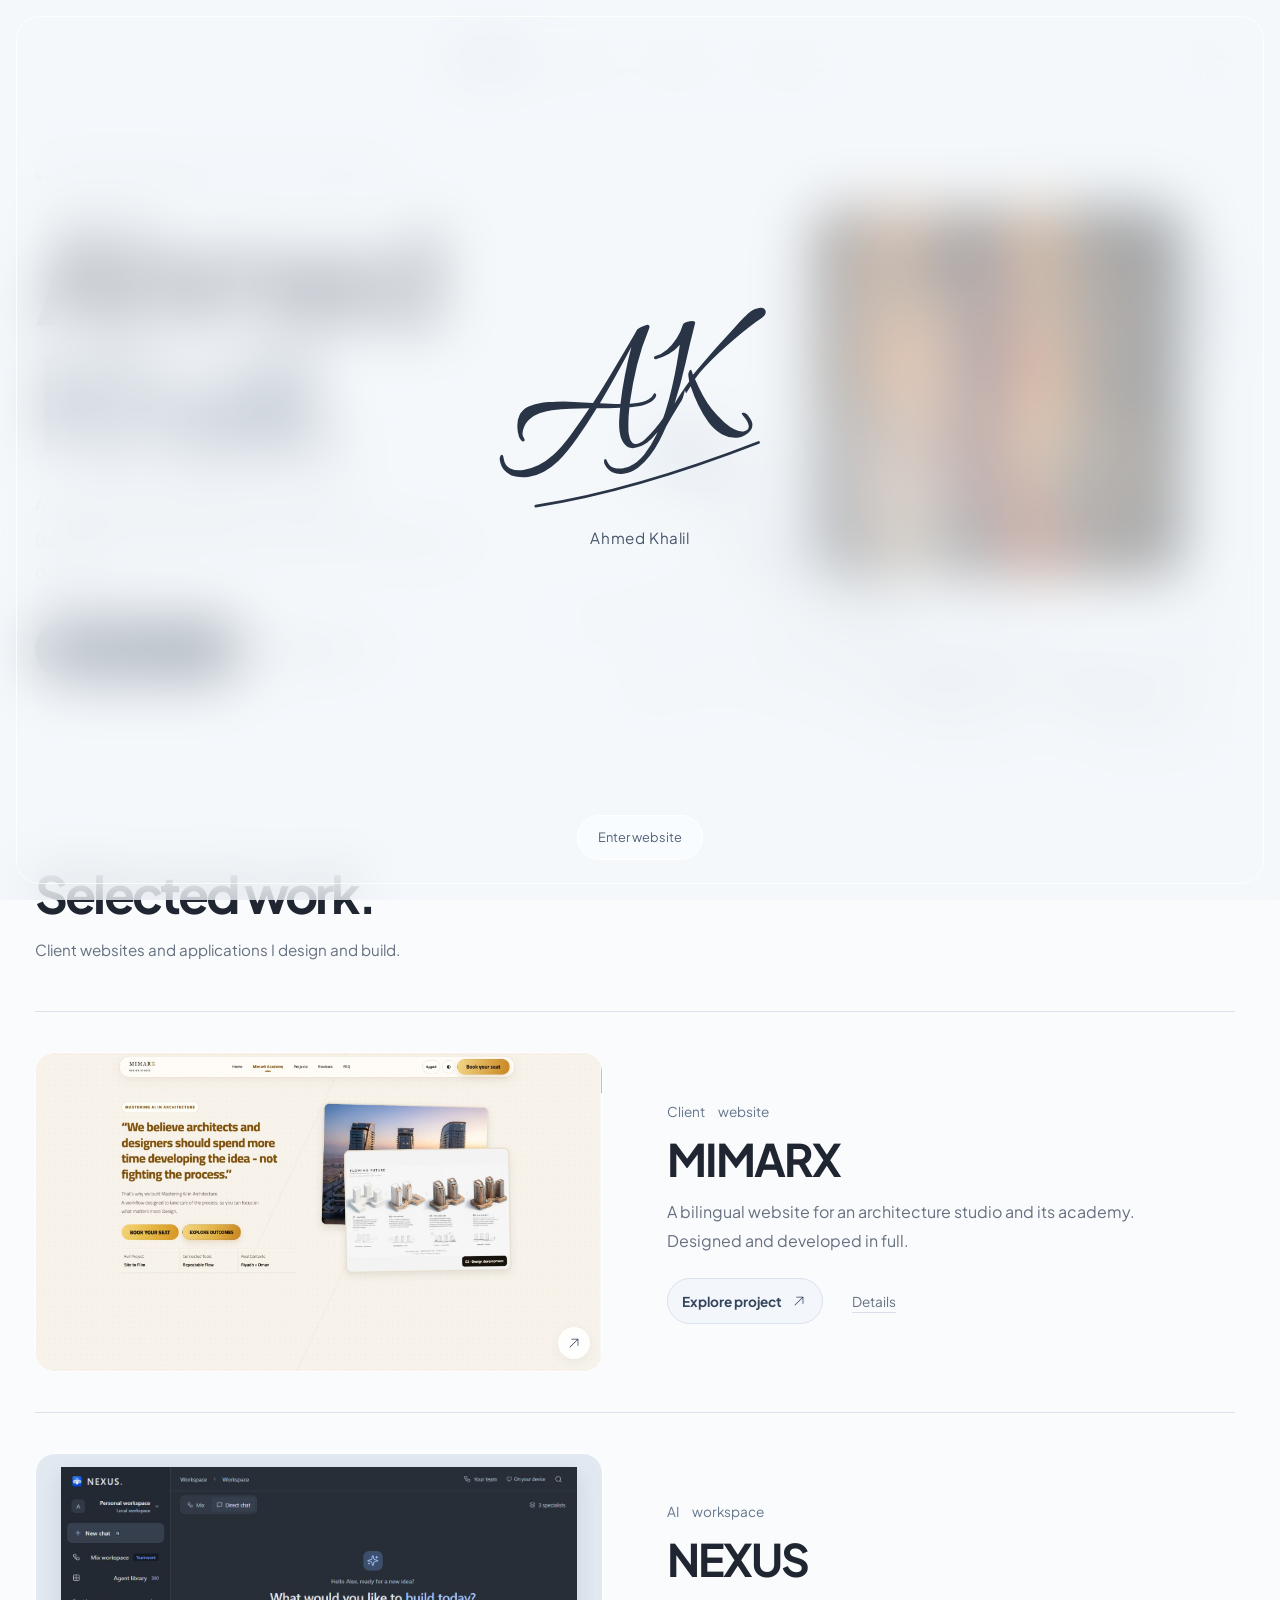
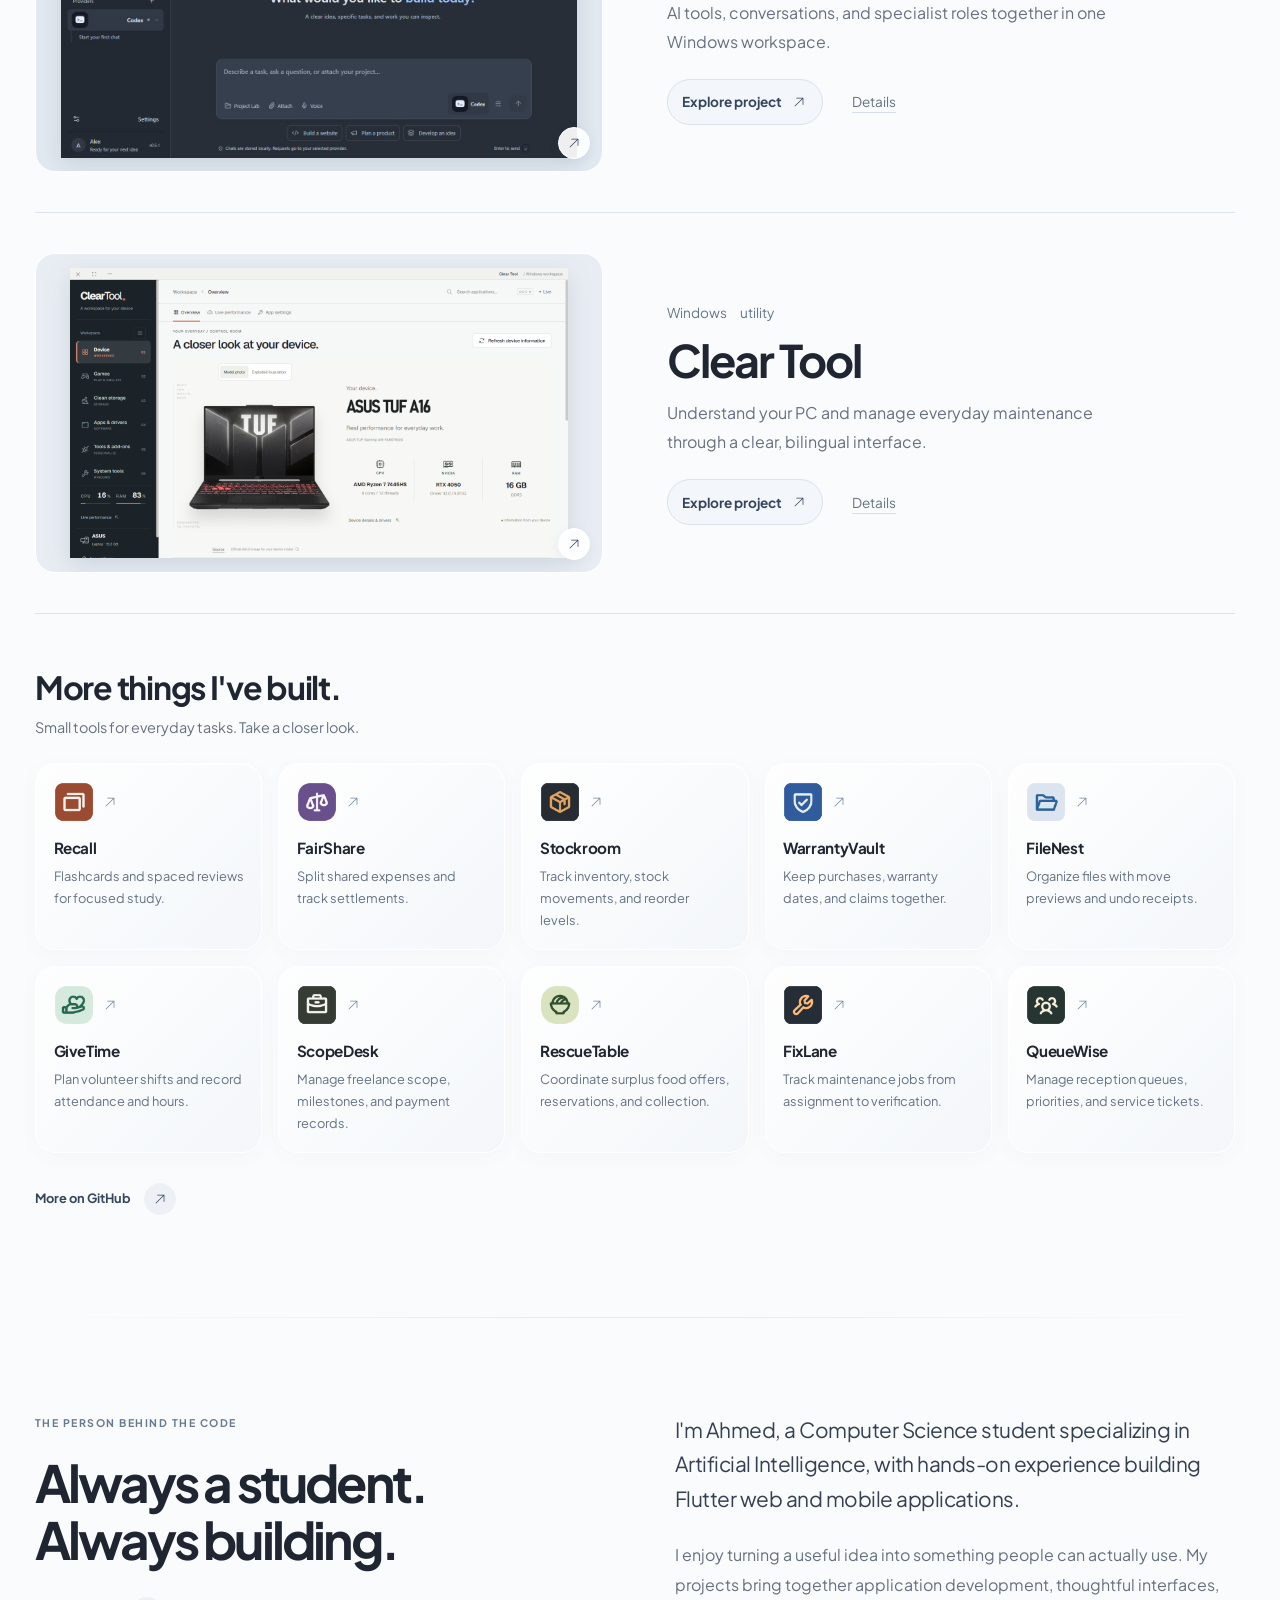
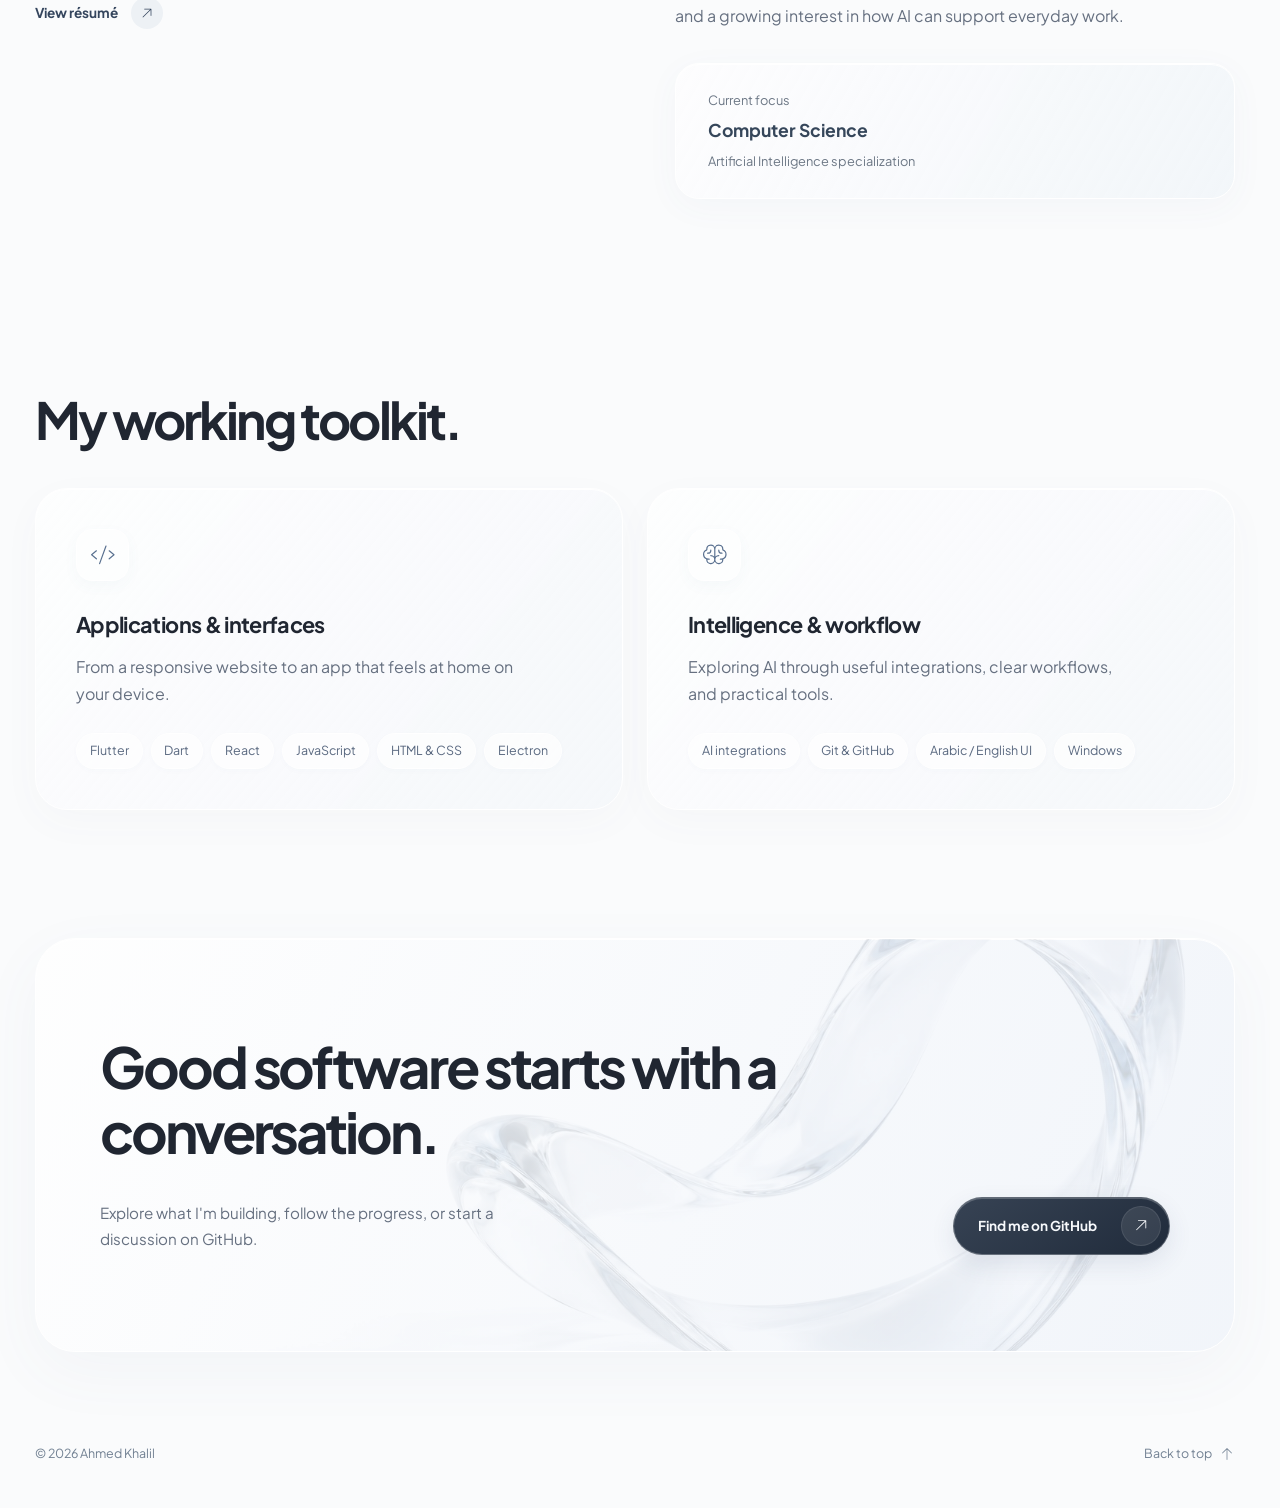
==== commit acfef663: "Animate AK handwriting, glass entrance and bilingual scroll reveals" ====
--- a/index.html
+++ b/index.html
@@ -17,12 +17,32 @@
   <link rel="apple-touch-icon" href="apple-touch-icon.png">
   <link rel="preload" as="font" href="jakarta-regular.ttf" type="font/ttf" crossorigin>
   <link rel="preload" as="font" href="signature.ttf" type="font/ttf" crossorigin>
-  <link rel="stylesheet" href="styles.css?v=8">
+  <link rel="stylesheet" href="styles.css?v=9">
+  <link rel="stylesheet" href="motion.css?v=9">
+  <script>
+    if (!matchMedia('(prefers-reduced-motion: reduce)').matches) {
+      document.documentElement.classList.add('intro-pending');
+      window.portfolioIntroFallback = setTimeout(() => {
+        document.documentElement.classList.remove('intro-pending');
+        document.querySelectorAll('[data-intro-inert]').forEach(el => { el.inert = false; el.removeAttribute('data-intro-inert'); });
+        document.dispatchEvent(new Event('portfolio:intro-ready'));
+      }, 5000);
+    }
+  </script>
+  <script src="signature-mark.js?v=9" defer></script>
+  <script src="motion.js?v=9" defer></script>
   <script src="project-data.js?v=8" defer></script>
-  <script src="project-gallery.js?v=8" defer></script>
-  <script src="app.js?v=8" defer></script>
+  <script src="project-gallery.js?v=9" defer></script>
+  <script src="app.js?v=9" defer></script>
 </head>
 <body>
+  <div class="site-intro" id="site-intro" aria-label="Welcome / أهلاً بك">
+    <div class="intro-center">
+      <div class="intro-signature" data-ink-signature></div>
+      <p class="intro-name" data-en="Ahmed Khalil" data-ar="أحمد خليل">Ahmed Khalil</p>
+    </div>
+    <button class="intro-skip" data-en="Enter website" data-ar="دخول الموقع">Enter website</button>
+  </div>
   <a class="skip-link" href="#main" data-en="Skip to content" data-ar="انتقل للمحتوى">Skip to content</a>
   <header class="header shell">
     <a class="brand signature" href="#" aria-label="Ahmed Khalil, home">AK<span class="signature-stroke" aria-hidden="true"></span></a>
--- a/motion.css
+++ b/motion.css
@@ -0,0 +1,46 @@
+/* The supplied AK letterforms, revealed along handwriting centerlines. */
+.ink-signature{display:block;width:100%;height:auto;overflow:visible;color:inherit;direction:ltr}
+.ink-trace{stroke-dasharray:1;stroke-dashoffset:0}
+.brand[data-ink-signature]{width:5rem;padding:0;animation:none;transform:rotate(-8deg)}
+.drawer-brand[data-ink-signature]{display:block;width:5.5rem;font-size:inherit;transform:rotate(-8deg)}
+.portrait-signature[data-ink-signature]{display:block;width:4.5rem;flex-shrink:0;transform:rotate(-8deg)}
+.site-intro{position:fixed;inset:0;z-index:1000;display:grid;place-items:center;visibility:hidden;opacity:0;pointer-events:none;background:#f2f6faa6;backdrop-filter:blur(28px) saturate(1.15);-webkit-backdrop-filter:blur(28px) saturate(1.15);transition:opacity .75s ease,visibility .75s;isolation:isolate}
+.site-intro::before{content:'';position:absolute;inset:1rem;border:1px solid #ffffffb3;border-radius:1.5rem;pointer-events:none}
+.intro-pending .site-intro{visibility:visible;opacity:1;pointer-events:auto}
+.intro-pending body{overflow:hidden}
+.intro-center{width:min(19rem,65vw);text-align:center;color:#293546;transform:translateY(-1rem)}
+.intro-signature{width:100%;transform:rotate(-8deg);margin-inline:auto}
+.site-intro .intro-name{margin-top:1.5rem;color:#455469;font-size:.95rem;letter-spacing:.04em;font-weight:400}
+[dir=rtl] .site-intro .intro-name{letter-spacing:0;font-size:1.15rem}
+.intro-skip{position:absolute;bottom:max(2.5rem,env(safe-area-inset-bottom));padding:.65rem 1.25rem;min-height:2.75rem;background:#ffffff75;border:1px solid #fff;border-radius:100px;color:#52647a;font-size:.8rem}
+.portrait-frame{position:relative}
+.image-loading{position:absolute;inset:0;display:grid;place-content:center;background:#edf3f9;z-index:2;pointer-events:none;color:#34455d}
+.image-loading .ink-signature{width:5rem;transform:rotate(-8deg)}
+.gallery-slide.image-ready .image-loading{opacity:0;visibility:hidden;transition:opacity .35s,visibility .35s}
+.gallery-slide.image-ready .ink-trace{animation:none!important}
+.image-load-error{display:none;font:400 .8rem/1.5 Jakarta,sans-serif;text-align:center;margin-top:.75rem}
+.image-failed .image-load-error{display:block}
+.image-failed .ink-trace{animation:none!important;stroke-dashoffset:0!important}
+.writing-word{display:inline-block;vertical-align:baseline}
+@media(prefers-reduced-motion:no-preference){
+  .intro-pending .entrance{animation:none;opacity:1;transform:none}
+  .intro-pending .reveal{opacity:1;transform:none}
+  [data-ink-signature]:not(.ink-written):not(.intro-signature) .ink-trace{stroke-dashoffset:1}
+  .ink-written .ink-trace,.intro-pending .intro-signature .ink-trace{animation:ink-write .6s cubic-bezier(.4,0,.25,1) both;animation-delay:calc(var(--stroke) * .31s + .12s)}
+  .image-loading .ink-trace{animation:ink-loading 3s linear infinite;animation-delay:calc(var(--stroke) * .15s)}
+  #mobile-menu[open] .drawer-brand .ink-trace{animation:ink-write .6s ease both;animation-delay:calc(var(--stroke) * .25s)}
+  .intro-pending .intro-name{animation:name-write .85s steps(14,end) both;animation-delay:1.5s}
+  [dir=rtl].intro-pending .intro-name{animation-name:name-write-rtl}
+  .writing-motion .writing:not(.visible) .writing-word{opacity:0;clip-path:inset(0 100% 0 0)}
+  .writing-motion .writing.visible .writing-word{animation:word-write .6s var(--ease) both;animation-delay:var(--word-delay)}
+  [dir=rtl].writing-motion .writing:not(.visible) .writing-word{clip-path:inset(0 0 0 100%)}
+  [dir=rtl].writing-motion .writing.visible .writing-word{animation-name:word-write-rtl}
+  @keyframes ink-write{from{stroke-dashoffset:1}to{stroke-dashoffset:0}}
+  @keyframes ink-loading{0%{stroke-dashoffset:1;opacity:0}8%{opacity:1}55%,85%{stroke-dashoffset:0;opacity:1}100%{stroke-dashoffset:0;opacity:0}}
+  @keyframes name-write{from{opacity:0;clip-path:inset(0 100% 0 0)}to{opacity:1;clip-path:inset(0)}}
+  @keyframes name-write-rtl{from{opacity:0;clip-path:inset(0 0 0 100%)}to{opacity:1;clip-path:inset(0)}}
+  @keyframes word-write{from{opacity:0;clip-path:inset(0 100% 0 0);transform:translateY(.18em)}to{opacity:1;clip-path:inset(0);transform:none}}
+  @keyframes word-write-rtl{from{opacity:0;clip-path:inset(0 0 0 100%);transform:translateY(.18em)}to{opacity:1;clip-path:inset(0);transform:none}}
+}
+@media(prefers-reduced-motion:reduce){.site-intro{display:none}.writing-word{opacity:1;clip-path:none}.ink-trace{stroke-dashoffset:0}}
+@media(prefers-reduced-transparency:reduce){.site-intro{background:#f2f6fa;backdrop-filter:none;-webkit-backdrop-filter:none}}
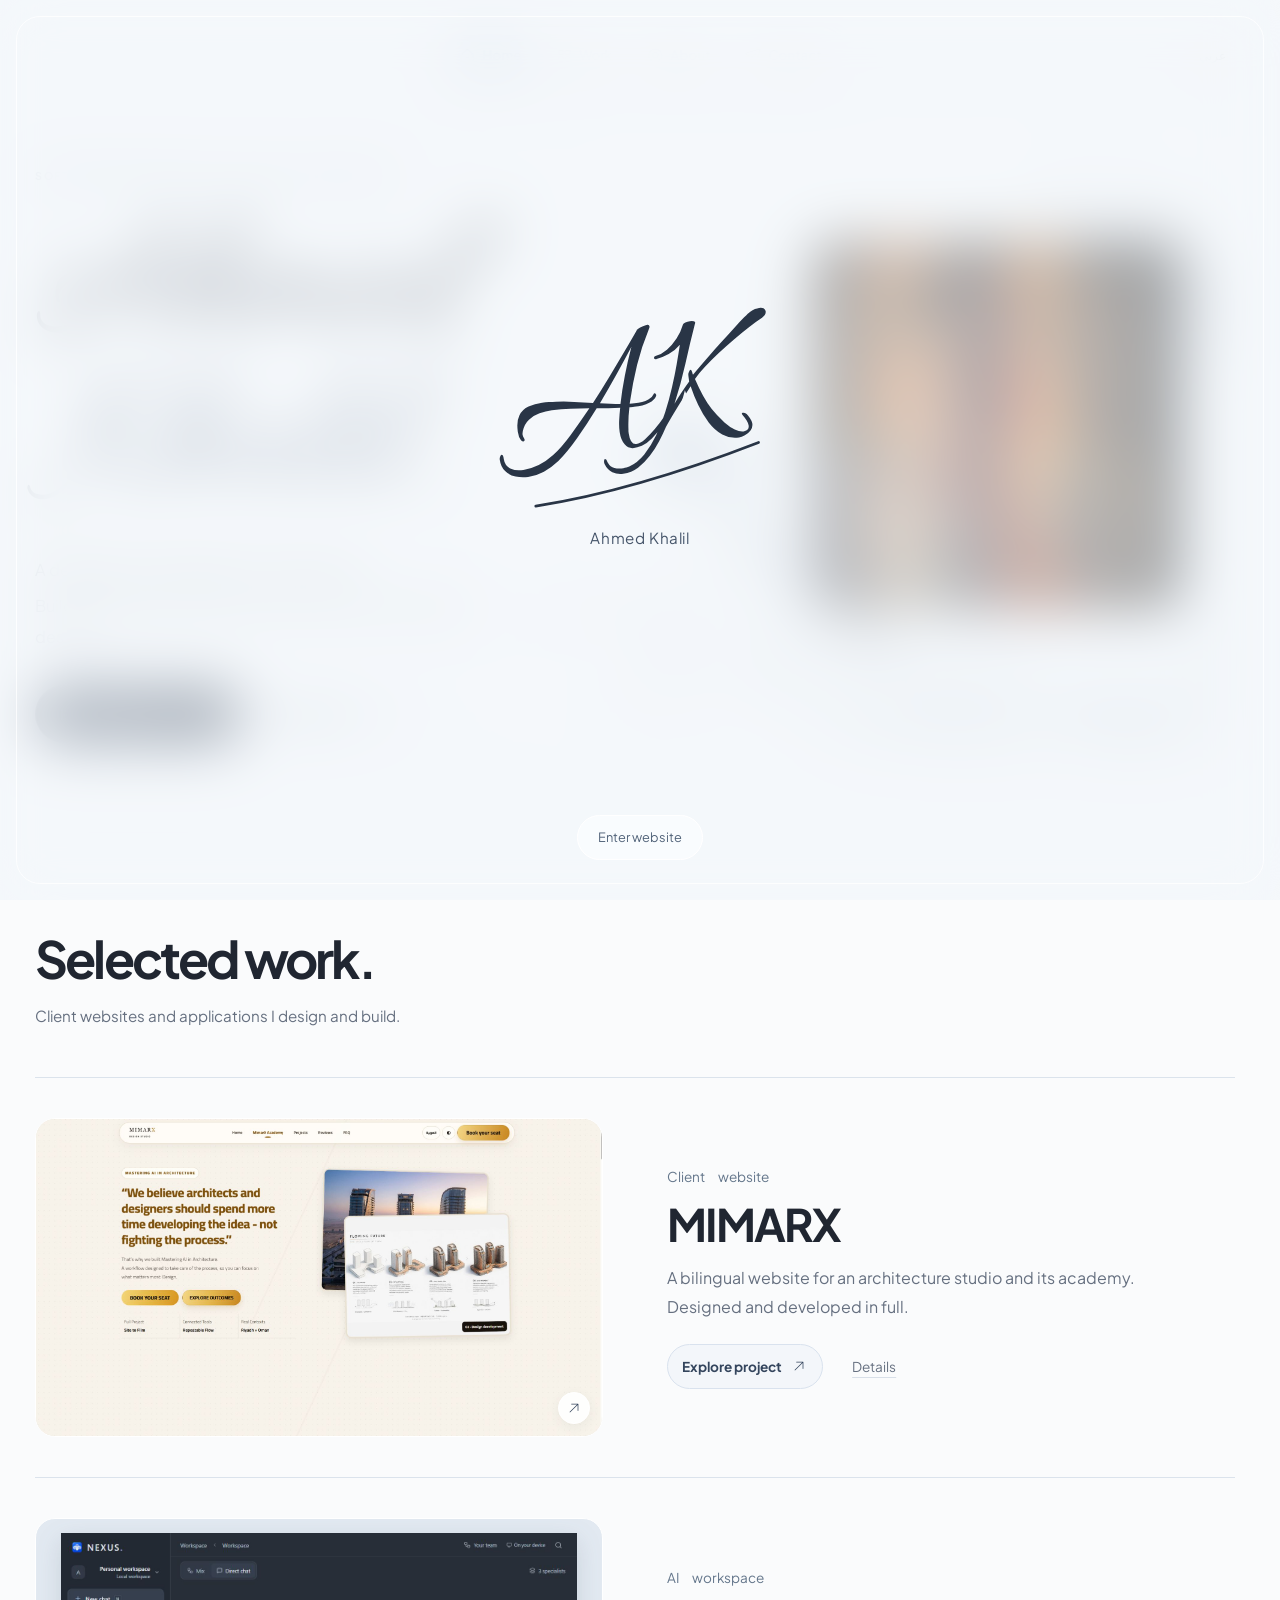
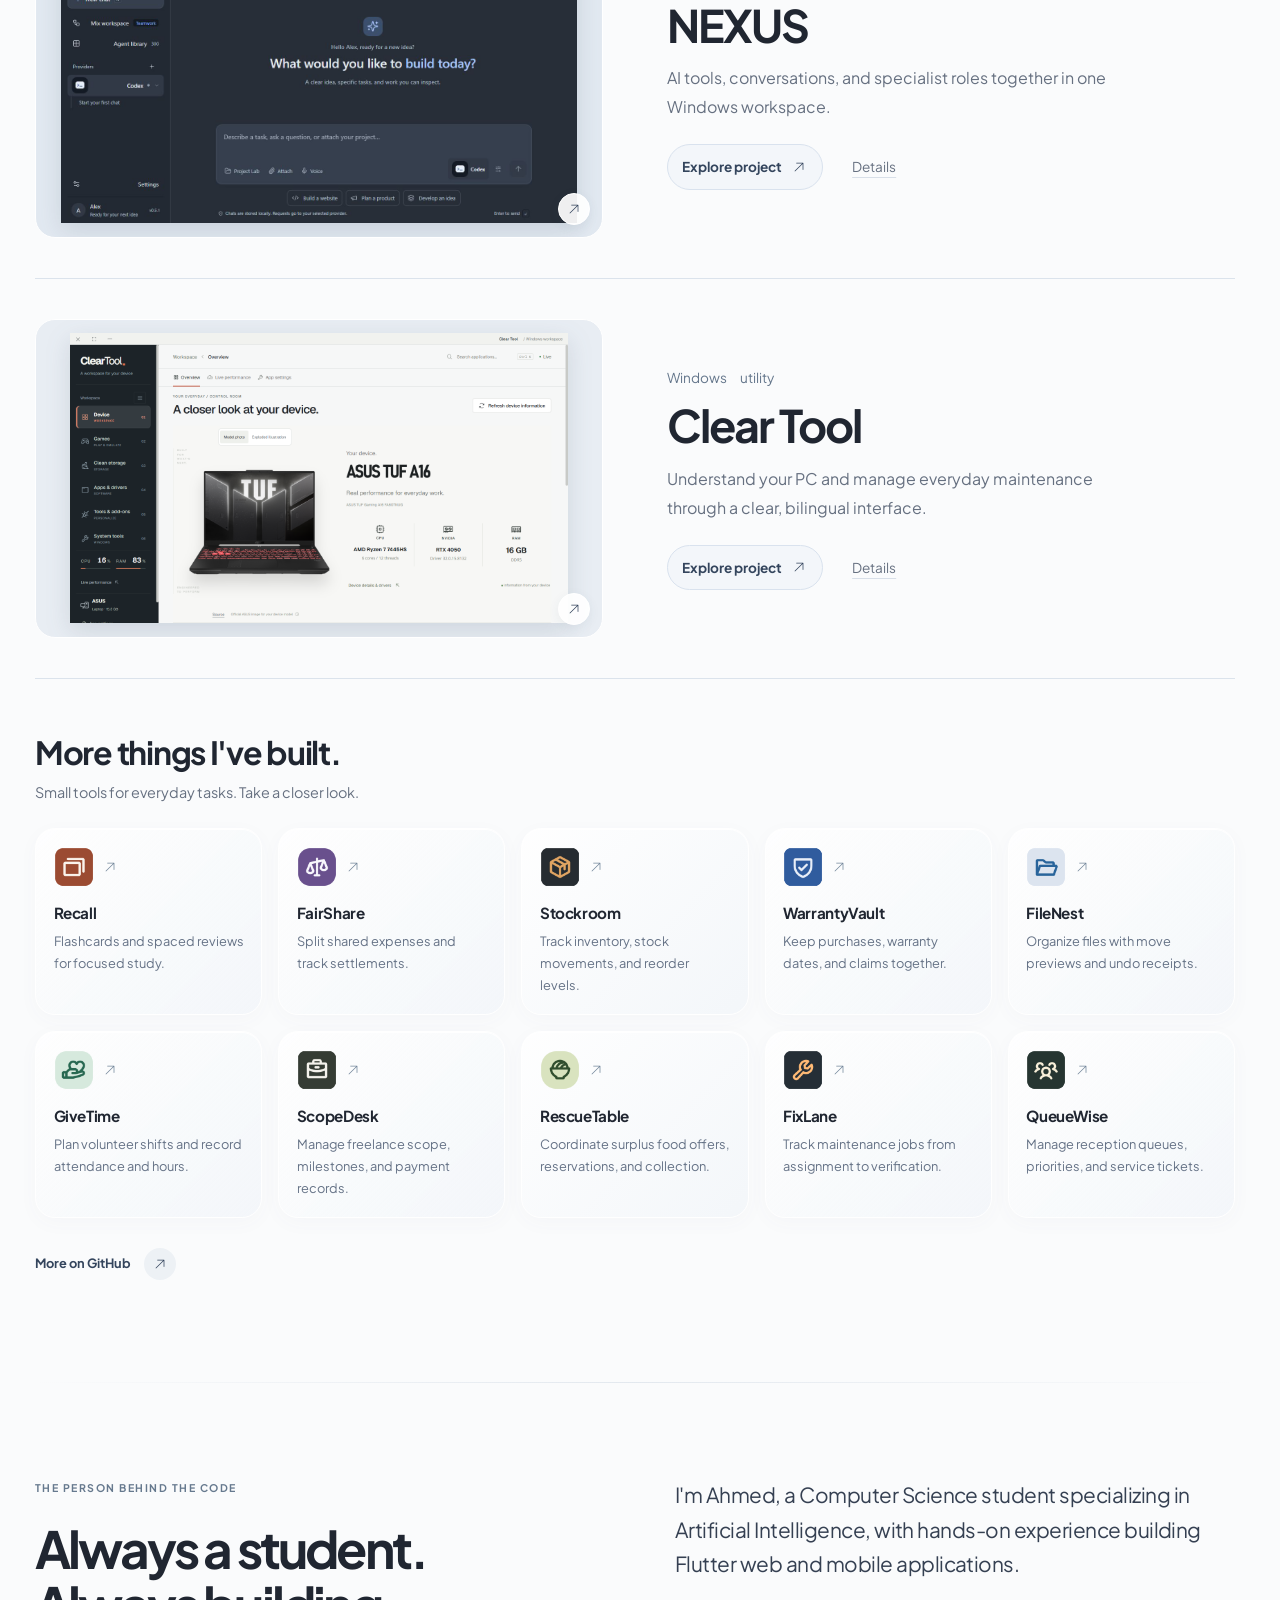
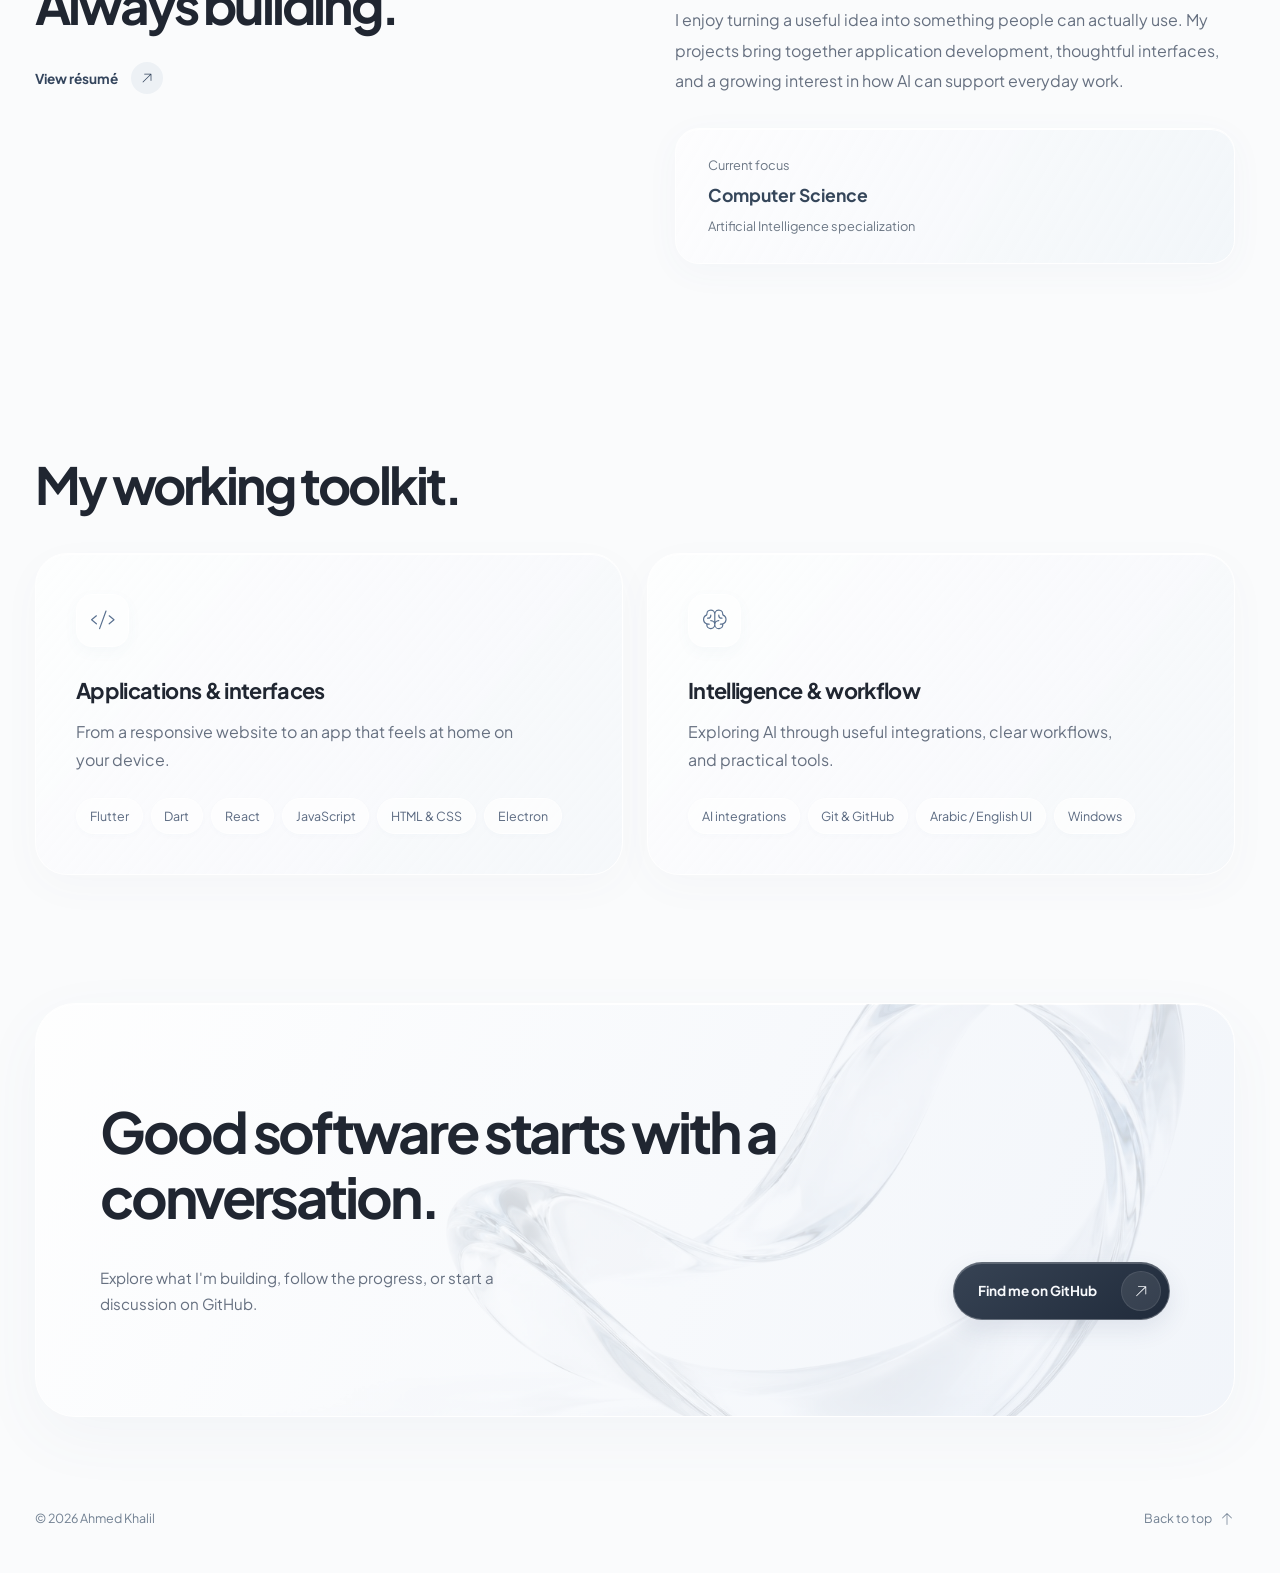
==== commit 34408266: "Use AK signature font for the hero name" ====
--- a/index.html
+++ b/index.html
@@ -17,7 +17,7 @@
   <link rel="apple-touch-icon" href="apple-touch-icon.png">
   <link rel="preload" as="font" href="jakarta-regular.ttf" type="font/ttf" crossorigin>
   <link rel="preload" as="font" href="signature.ttf" type="font/ttf" crossorigin>
-  <link rel="stylesheet" href="styles.css?v=9">
+  <link rel="stylesheet" href="styles.css?v=10">
   <link rel="stylesheet" href="motion.css?v=9">
   <script>
     if (!matchMedia('(prefers-reduced-motion: reduce)').matches) {
--- a/styles.css
+++ b/styles.css
@@ -1,4 +1,4 @@
-﻿@font-face{font-family:Jakarta;src:url(jakarta-regular.ttf) format('truetype');font-weight:400 500;font-display:swap}
+@font-face{font-family:Jakarta;src:url(jakarta-regular.ttf) format('truetype');font-weight:400 500;font-display:swap}
 @font-face{font-family:Jakarta;src:url(jakarta-bold.ttf) format('truetype');font-weight:600 800;font-display:swap}
 @font-face{font-family:Signature;src:url(signature.ttf) format('truetype');font-weight:400;font-display:swap}
 /* White liquid glass: original web approximation. Variance 7 / motion 6 / density 3.
@@ -198,3 +198,8 @@
 @media(min-width:1024px){.project-gallery{padding:2.5rem 2rem}.project-copy{padding:2rem 2.5rem}.gallery-stage{aspect-ratio:16/11}}
 @media(max-width:380px){.project-copy,.project-gallery{padding:1rem}.gallery-controls{gap:.2rem}.gallery-dot{width:1.8rem}}
 @media(prefers-reduced-transparency:reduce){#project-dialog::backdrop{background:#d4deedeb;backdrop-filter:none;-webkit-backdrop-filter:none}}
+
+/* Allura is the existing AK signature face; Arabic keeps its native letterforms. */
+html[lang=en] .hero h1{font-family:Signature,cursive;font-weight:400;font-size:clamp(7rem,13vw,11rem);line-height:.95;letter-spacing:-.02em}
+html[lang=en] #hero-title .writing-word{padding-inline:.3em;margin-inline:-.3em}
+html[lang=en] #hero-title .name-last{padding-inline-start:.18em}
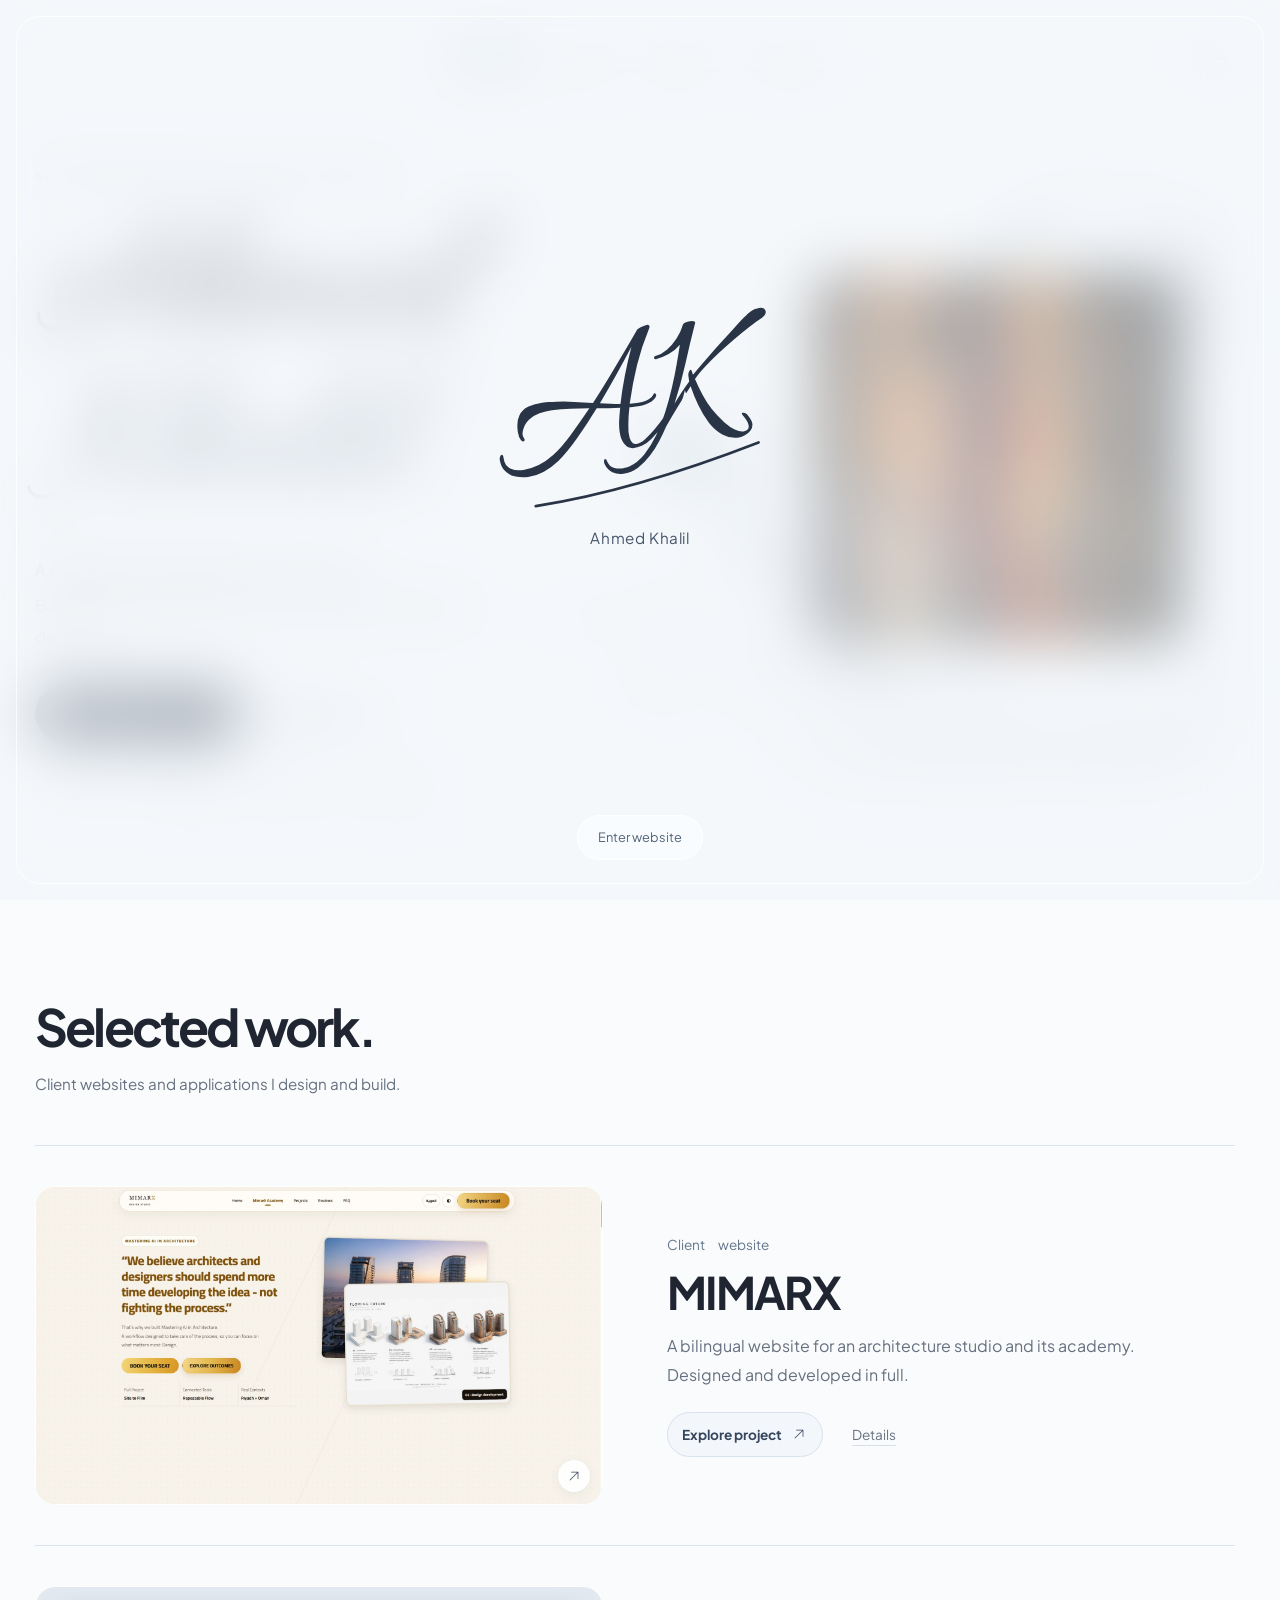
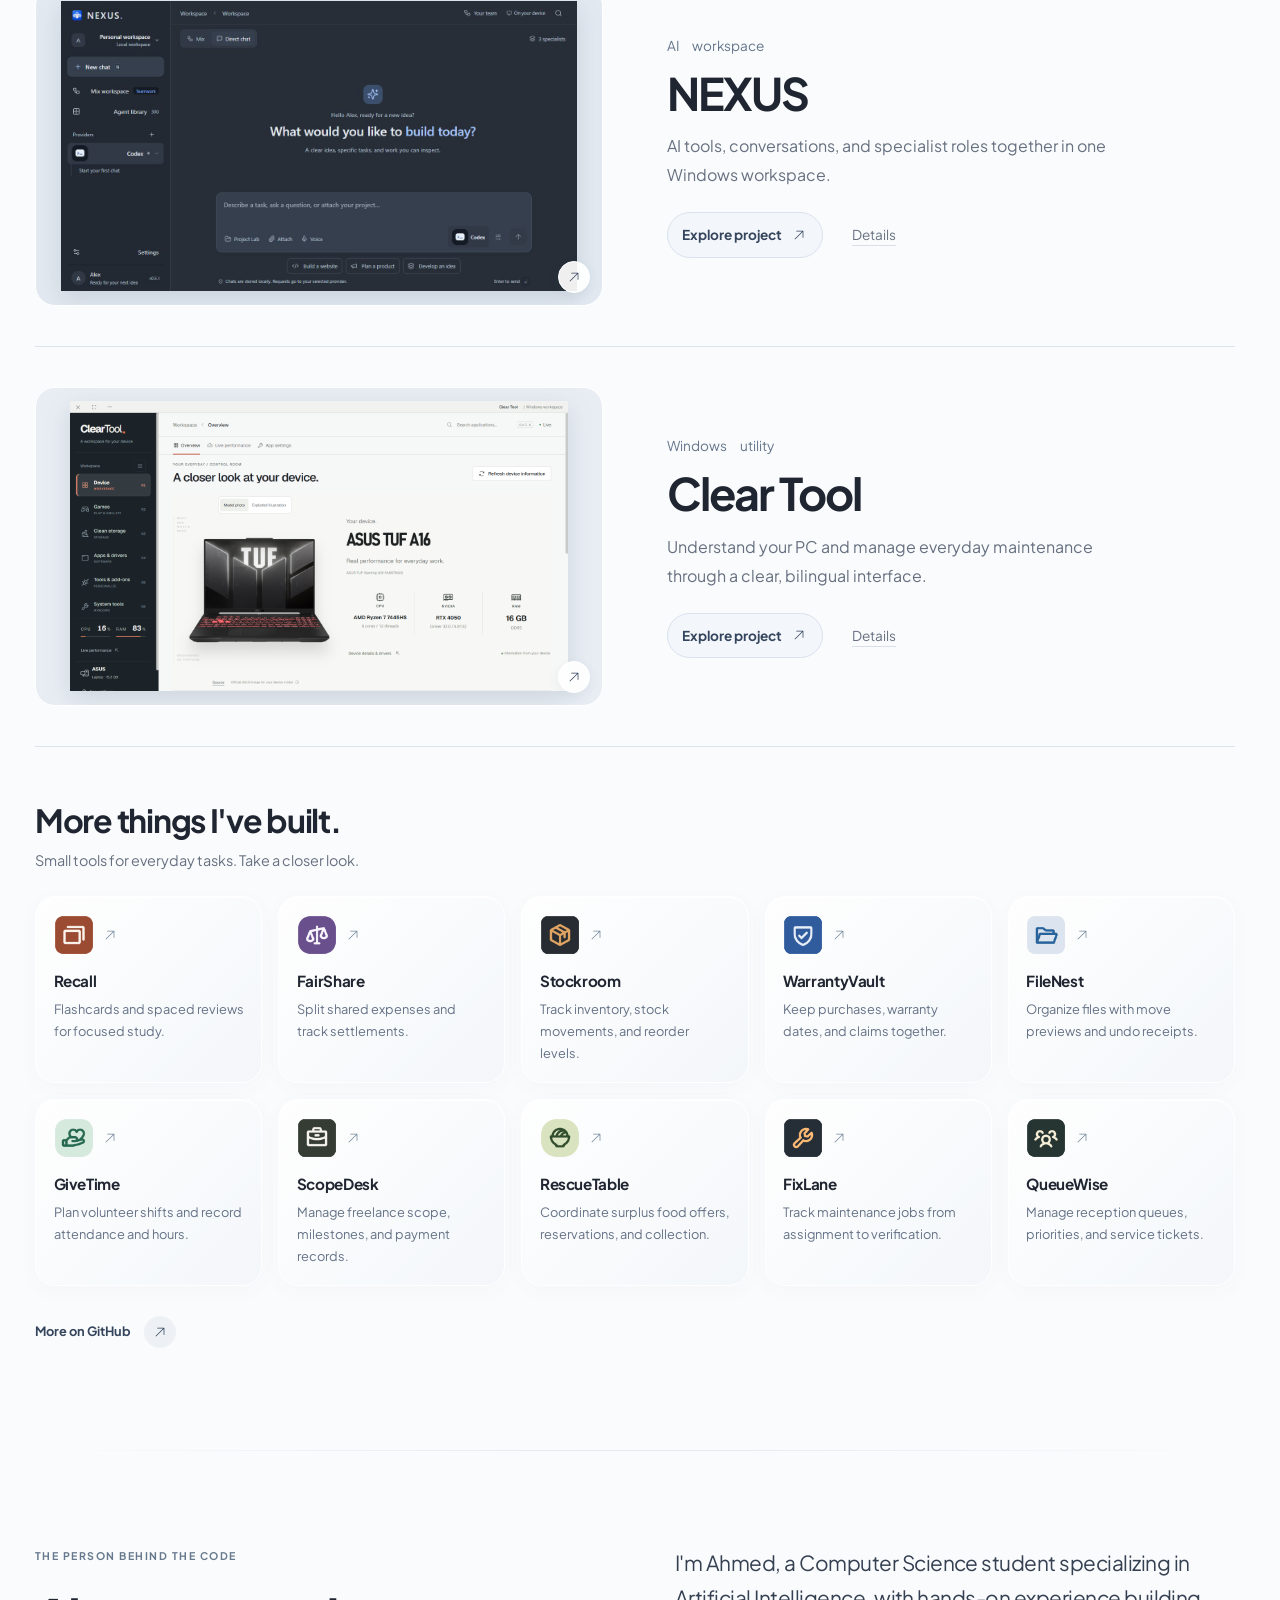
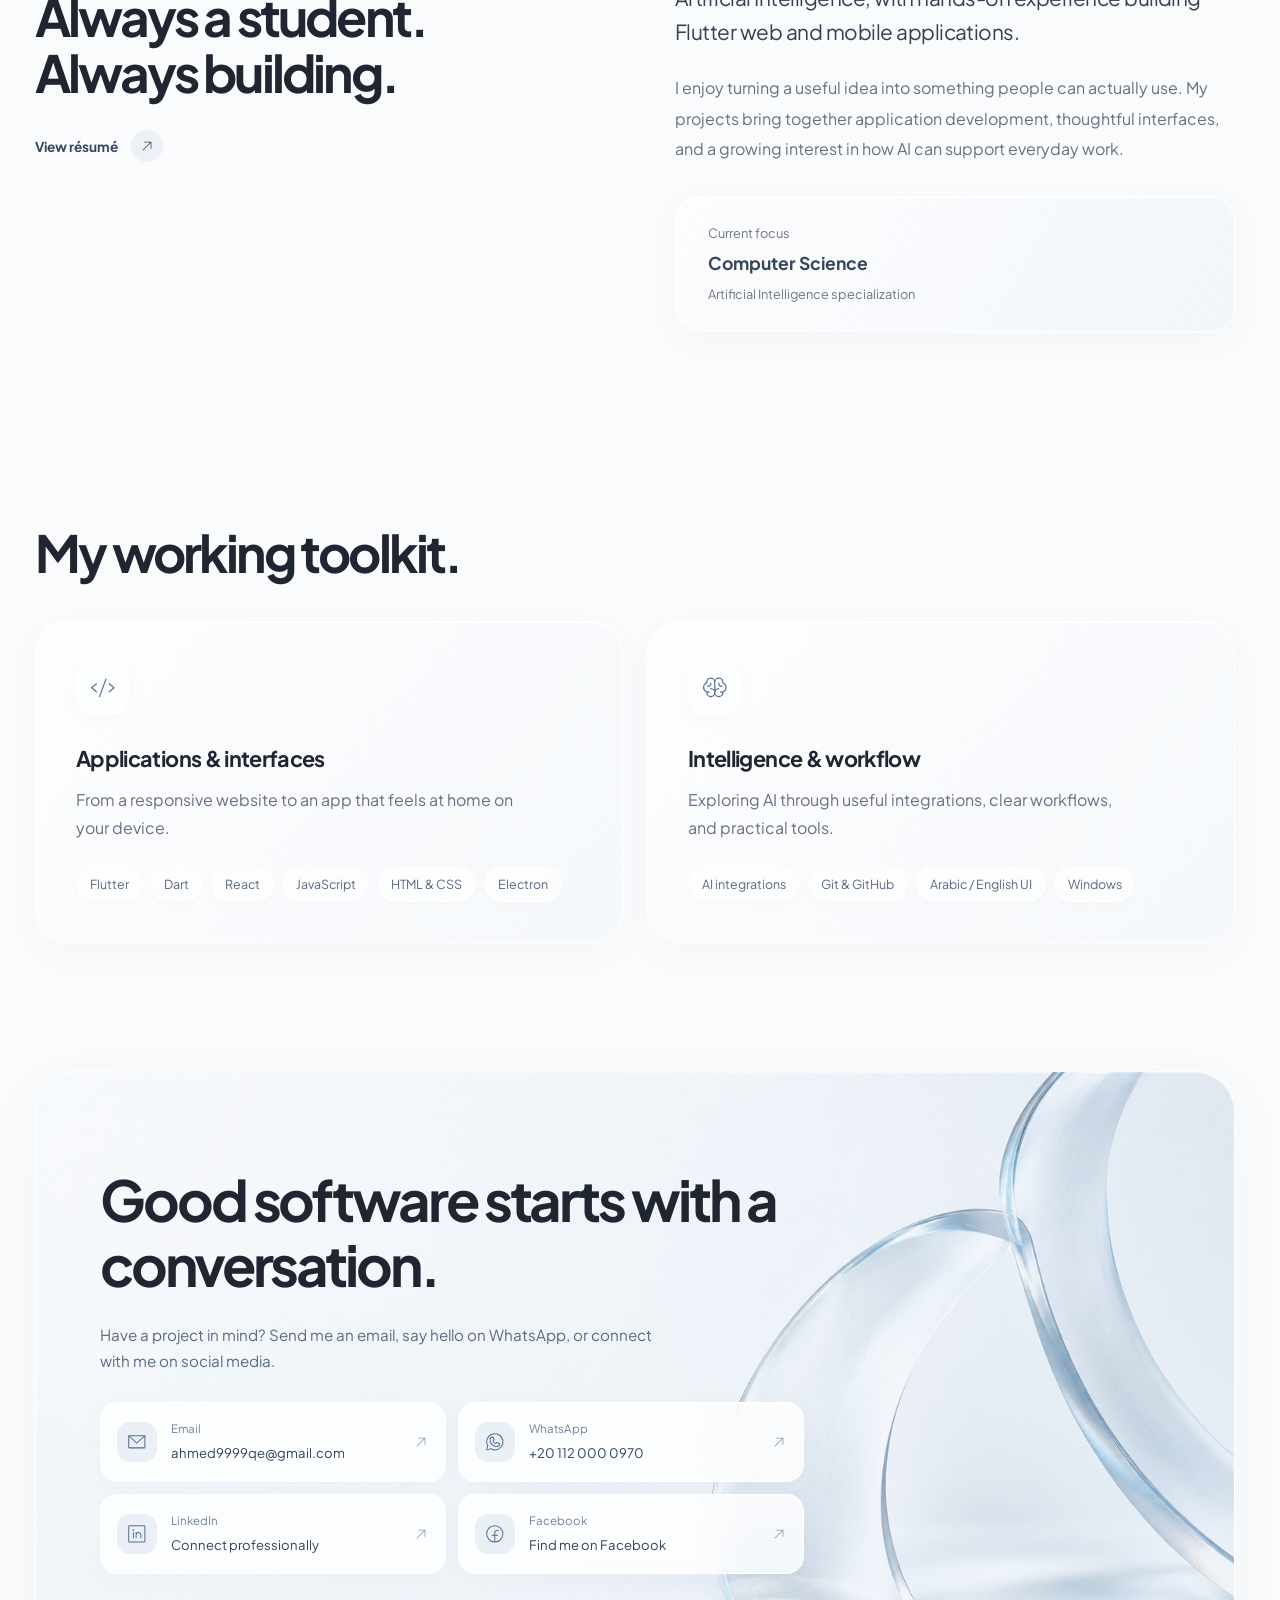
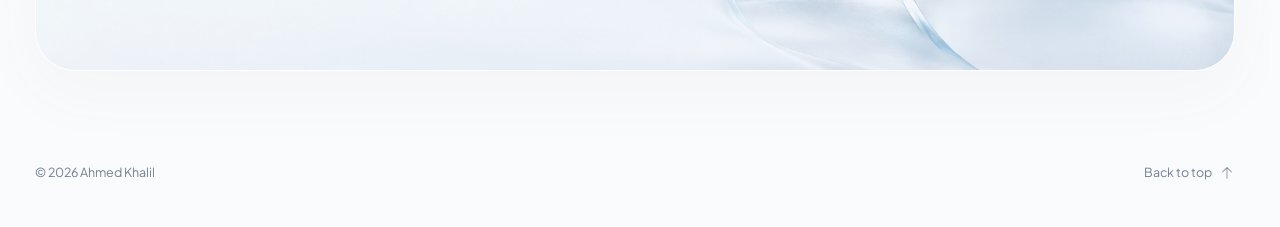
==== commit a174faa1: "Add direct contact channels and refresh contact artwork" ====
--- a/index.html
+++ b/index.html
@@ -17,7 +17,7 @@
   <link rel="apple-touch-icon" href="apple-touch-icon.png">
   <link rel="preload" as="font" href="jakarta-regular.ttf" type="font/ttf" crossorigin>
   <link rel="preload" as="font" href="signature.ttf" type="font/ttf" crossorigin>
-  <link rel="stylesheet" href="styles.css?v=10">
+  <link rel="stylesheet" href="styles.css?v=11">
   <link rel="stylesheet" href="motion.css?v=9">
   <script>
     if (!matchMedia('(prefers-reduced-motion: reduce)').matches) {
@@ -47,27 +47,27 @@
   <header class="header shell">
     <a class="brand signature" href="#" aria-label="Ahmed Khalil, home">AK<span class="signature-stroke" aria-hidden="true"></span></a>
     <nav class="desktop-nav" aria-label="Main navigation">
-      <a href="#home"><svg class="icon" aria-hidden="true"><use href="icons.svg?v=8#house"></use></svg><span data-en="Home" data-ar="الرئيسية">Home</span></a>
-      <a href="#work"><svg class="icon" aria-hidden="true"><use href="icons.svg?v=8#squares-four"></use></svg><span data-en="Work" data-ar="المشاريع">Work</span></a>
-      <a href="#about"><svg class="icon" aria-hidden="true"><use href="icons.svg?v=8#user-circle"></use></svg><span data-en="About" data-ar="عني">About</span></a>
-      <a href="#contact"><svg class="icon" aria-hidden="true"><use href="icons.svg?v=8#paper-plane-tilt"></use></svg><span data-en="Contact" data-ar="تواصل">Contact</span></a>
+      <a href="#home"><svg class="icon" aria-hidden="true"><use href="icons.svg?v=11#house"></use></svg><span data-en="Home" data-ar="الرئيسية">Home</span></a>
+      <a href="#work"><svg class="icon" aria-hidden="true"><use href="icons.svg?v=11#squares-four"></use></svg><span data-en="Work" data-ar="المشاريع">Work</span></a>
+      <a href="#about"><svg class="icon" aria-hidden="true"><use href="icons.svg?v=11#user-circle"></use></svg><span data-en="About" data-ar="عني">About</span></a>
+      <a href="#contact"><svg class="icon" aria-hidden="true"><use href="icons.svg?v=11#paper-plane-tilt"></use></svg><span data-en="Contact" data-ar="تواصل">Contact</span></a>
     </nav>
     <div class="preferences">
       <button id="language" data-language-toggle class="icon-button language" aria-label="Switch to Arabic">عربي</button>
     </div>
-    <button class="menu-toggle icon-button" aria-label="Open menu" aria-controls="mobile-menu" aria-expanded="false"><svg class="icon" aria-hidden="true"><use href="icons.svg?v=8#list"></use></svg></button>
+    <button class="menu-toggle icon-button" aria-label="Open menu" aria-controls="mobile-menu" aria-expanded="false"><svg class="icon" aria-hidden="true"><use href="icons.svg?v=11#list"></use></svg></button>
   </header>
   <dialog id="mobile-menu" aria-label="Navigation menu">
-    <div class="drawer-top"><a class="signature drawer-brand" href="#home" aria-label="Ahmed Khalil, home">AK</a><button class="icon-button close-menu" aria-label="Close menu"><svg class="icon" aria-hidden="true"><use href="icons.svg?v=8#x"></use></svg></button></div>
+    <div class="drawer-top"><a class="signature drawer-brand" href="#home" aria-label="Ahmed Khalil, home">AK</a><button class="icon-button close-menu" aria-label="Close menu"><svg class="icon" aria-hidden="true"><use href="icons.svg?v=11#x"></use></svg></button></div>
     <p class="drawer-name" data-en="Ahmed Khalil" data-ar="أحمد خليل">Ahmed Khalil</p>
     <nav class="mobile-nav" aria-label="Main navigation">
-      <a href="#home"><svg class="icon" aria-hidden="true"><use href="icons.svg?v=8#house"></use></svg><span data-en="Home" data-ar="الرئيسية">Home</span></a>
-      <a href="#work"><svg class="icon" aria-hidden="true"><use href="icons.svg?v=8#squares-four"></use></svg><span data-en="Work" data-ar="المشاريع">Work</span></a>
-      <a href="#about"><svg class="icon" aria-hidden="true"><use href="icons.svg?v=8#user-circle"></use></svg><span data-en="About" data-ar="عني">About</span></a>
-      <a href="#contact"><svg class="icon" aria-hidden="true"><use href="icons.svg?v=8#paper-plane-tilt"></use></svg><span data-en="Contact" data-ar="تواصل">Contact</span></a>
+      <a href="#home"><svg class="icon" aria-hidden="true"><use href="icons.svg?v=11#house"></use></svg><span data-en="Home" data-ar="الرئيسية">Home</span></a>
+      <a href="#work"><svg class="icon" aria-hidden="true"><use href="icons.svg?v=11#squares-four"></use></svg><span data-en="Work" data-ar="المشاريع">Work</span></a>
+      <a href="#about"><svg class="icon" aria-hidden="true"><use href="icons.svg?v=11#user-circle"></use></svg><span data-en="About" data-ar="عني">About</span></a>
+      <a href="#contact"><svg class="icon" aria-hidden="true"><use href="icons.svg?v=11#paper-plane-tilt"></use></svg><span data-en="Contact" data-ar="تواصل">Contact</span></a>
     </nav>
     <div class="drawer-bottom"><span data-en="Language" data-ar="اللغة">Language</span><button class="drawer-language" data-language-toggle aria-label="Switch to Arabic">العربية</button></div>
-    <a class="drawer-resume text-link" href="resume.html" target="_blank" rel="noopener"><span data-en="View résumé" data-ar="السيرة الذاتية">View résumé</span><svg class="icon" aria-hidden="true"><use href="icons.svg?v=8#arrow-up-right"></use></svg></a>
+    <a class="drawer-resume text-link" href="resume.html" target="_blank" rel="noopener"><span data-en="View résumé" data-ar="السيرة الذاتية">View résumé</span><svg class="icon" aria-hidden="true"><use href="icons.svg?v=11#arrow-up-right"></use></svg></a>
   </dialog>
   <main id="main">
     <section id="home" class="hero shell" aria-labelledby="hero-title">
@@ -77,9 +77,10 @@
         <h1 id="hero-title" class="entrance" style="--delay:100ms"><span data-en="Ahmed" data-ar="أحمد">Ahmed</span><br><span class="name-last" data-en="Khalil." data-ar="خليل.">Khalil.</span></h1>
         <p class="hero-description entrance" style="--delay:200ms"><strong data-en="A developer. An AI student. A curious mind." data-ar="مطور برمجيات. طالب ذكاء اصطناعي. عقل فضولي.">A developer. An AI student. A curious mind.</strong><span data-en="Building thoughtful experiences across web, mobile, and desktop." data-ar="أبني تجارب مدروسة للويب والموبايل وسطح المكتب.">Building thoughtful experiences across web, mobile, and desktop.</span></p>
         <div class="hero-actions entrance" style="--delay:270ms">
-          <a class="button primary" href="#work"><span data-en="Explore my work" data-ar="استكشف مشاريعي">Explore my work</span><span class="icon-circle" aria-hidden="true"><svg class="icon" aria-hidden="true"><use href="icons.svg?v=8#arrow-up-right"></use></svg></span></a>
-          <a class="text-link" href="resume.html" target="_blank" rel="noopener"><span data-en="View résumé" data-ar="السيرة الذاتية">View résumé</span><span class="icon-circle" aria-hidden="true"><svg class="icon" aria-hidden="true"><use href="icons.svg?v=8#arrow-up-right"></use></svg></span></a>
+          <a class="button primary" href="#work"><span data-en="Explore my work" data-ar="استكشف مشاريعي">Explore my work</span><span class="icon-circle" aria-hidden="true"><svg class="icon" aria-hidden="true"><use href="icons.svg?v=11#arrow-up-right"></use></svg></span></a>
+          <a class="text-link" href="resume.html" target="_blank" rel="noopener"><span data-en="View résumé" data-ar="السيرة الذاتية">View résumé</span><span class="icon-circle" aria-hidden="true"><svg class="icon" aria-hidden="true"><use href="icons.svg?v=11#arrow-up-right"></use></svg></span></a>
         </div>
+        <div class="contact-shortcuts entrance" style="--delay:360ms" role="group" aria-labelledby="quick-contact-title"><span id="quick-contact-title" class="sr-only" data-en="Contact Ahmed" data-ar="تواصل مع أحمد">Contact Ahmed</span><a class="contact-shortcut" href="mailto:ahmed9999qe@gmail.com"><svg class="icon" aria-hidden="true"><use href="icons.svg?v=11#envelope-simple"></use></svg><span class="" data-en="Email" data-ar="الإيميل">Email</span></a><a class="contact-shortcut" href="https://wa.me/201120000970" target="_blank" rel="noopener"><svg class="icon" aria-hidden="true"><use href="icons.svg?v=11#whatsapp-logo"></use></svg><span class="" data-en="WhatsApp" data-ar="واتساب">WhatsApp</span></a><a class="contact-shortcut" href="https://www.linkedin.com/in/ahmed-khalil-b76813265/" target="_blank" rel="noopener"><svg class="icon" aria-hidden="true"><use href="icons.svg?v=11#linkedin-logo"></use></svg><span class="" data-en="LinkedIn" data-ar="لينكدإن">LinkedIn</span></a><a class="contact-shortcut" href="https://www.facebook.com/Ahmed.Khalil.Mohame" target="_blank" rel="noopener"><svg class="icon" aria-hidden="true"><use href="icons.svg?v=11#facebook-logo"></use></svg><span class="" data-en="Facebook" data-ar="فيسبوك">Facebook</span></a></div>
       </div>
       <figure class="portrait entrance" style="--delay:180ms">
         <div class="portrait-frame"><img src="portrait.jpg" width="460" height="460" alt="Ahmed Khalil" fetchpriority="high"></div>
@@ -90,30 +91,30 @@
       <div class="section-heading reveal"><h2 id="work-title" data-en="Selected work." data-ar="مشاريع مختارة.">Selected work.</h2><p data-en="Client websites and applications I design and build." data-ar="مواقع للعملاء وتطبيقات من تصميمي وتطويري.">Client websites and applications I design and build.</p></div>
       <div class="work-grid">
         <article id="mimarx" class="work-card reveal" aria-labelledby="mimarx-title">
-          <button class="project-image work-preview mimarx-work-preview" data-project="mimarx" aria-label="Explore MIMARX project"><img src="mimarx-academy.jpg" alt="MIMARX Academy website and architectural showcase" width="1905" height="1057" loading="lazy"><span class="preview-hint" aria-hidden="true"><svg class="icon" aria-hidden="true"><use href="icons.svg?v=8#arrow-up-right"></use></svg></span></button>
+          <button class="project-image work-preview mimarx-work-preview" data-project="mimarx" aria-label="Explore MIMARX project"><img src="mimarx-academy.jpg" alt="MIMARX Academy website and architectural showcase" width="1905" height="1057" loading="lazy"><span class="preview-hint" aria-hidden="true"><svg class="icon" aria-hidden="true"><use href="icons.svg?v=11#arrow-up-right"></use></svg></span></button>
           <div class="work-card-body">
             <p class="work-category" data-en="Client website" data-ar="موقع لعميل">Client website</p>
             <h3 id="mimarx-title">MIMARX</h3>
             <p class="work-summary" data-en="A bilingual website for an architecture studio and its academy. Designed and developed in full." data-ar="موقع بالعربية والإنجليزية لاستوديو معماري وأكاديميته. صممته وطورته بالكامل.">A bilingual website for an architecture studio and its academy. Designed and developed in full.</p>
-            <div class="work-card-actions"><button class="work-visit" data-project="mimarx" aria-haspopup="dialog"><span data-en="Explore project" data-ar="اكتشف المشروع">Explore project</span><svg class="icon" aria-hidden="true"><use href="icons.svg?v=8#arrow-up-right"></use></svg></button><button class="work-details" data-project="mimarx"><span class="" data-en="Details" data-ar="التفاصيل">Details</span></button></div>
+            <div class="work-card-actions"><button class="work-visit" data-project="mimarx" aria-haspopup="dialog"><span data-en="Explore project" data-ar="اكتشف المشروع">Explore project</span><svg class="icon" aria-hidden="true"><use href="icons.svg?v=11#arrow-up-right"></use></svg></button><button class="work-details" data-project="mimarx"><span class="" data-en="Details" data-ar="التفاصيل">Details</span></button></div>
           </div>
         </article>
         <article id="nexus" class="work-card reveal" aria-labelledby="nexus-title">
-          <button class="project-image work-preview nexus-work-preview" data-project="nexus" aria-label="Explore NEXUS project"><img src="nexus.png" alt="NEXUS AI workspace" width="1600" height="1000" loading="lazy"><span class="preview-hint" aria-hidden="true"><svg class="icon" aria-hidden="true"><use href="icons.svg?v=8#arrow-up-right"></use></svg></span></button>
+          <button class="project-image work-preview nexus-work-preview" data-project="nexus" aria-label="Explore NEXUS project"><img src="nexus.png" alt="NEXUS AI workspace" width="1600" height="1000" loading="lazy"><span class="preview-hint" aria-hidden="true"><svg class="icon" aria-hidden="true"><use href="icons.svg?v=11#arrow-up-right"></use></svg></span></button>
           <div class="work-card-body">
             <p class="work-category" data-en="AI workspace" data-ar="مساحة عمل AI">AI workspace</p>
             <h3 id="nexus-title">NEXUS</h3>
             <p class="work-summary" data-en="AI tools, conversations, and specialist roles together in one Windows workspace." data-ar="أدوات الذكاء الاصطناعي والمحادثات والأدوار المتخصصة في مساحة عمل واحدة على Windows.">AI tools, conversations, and specialist roles together in one Windows workspace.</p>
-            <div class="work-card-actions"><button class="work-visit" data-project="nexus" aria-haspopup="dialog"><span data-en="Explore project" data-ar="اكتشف المشروع">Explore project</span><svg class="icon" aria-hidden="true"><use href="icons.svg?v=8#arrow-up-right"></use></svg></button><button class="work-details" data-project="nexus"><span class="" data-en="Details" data-ar="التفاصيل">Details</span></button></div>
+            <div class="work-card-actions"><button class="work-visit" data-project="nexus" aria-haspopup="dialog"><span data-en="Explore project" data-ar="اكتشف المشروع">Explore project</span><svg class="icon" aria-hidden="true"><use href="icons.svg?v=11#arrow-up-right"></use></svg></button><button class="work-details" data-project="nexus"><span class="" data-en="Details" data-ar="التفاصيل">Details</span></button></div>
           </div>
         </article>
         <article id="clear" class="work-card reveal" aria-labelledby="clear-title">
-          <button class="project-image work-preview clear-work-preview" data-project="clear" aria-label="Explore Clear Tool project"><img src="clear-tool.png" alt="Clear Tool hardware and maintenance workspace" width="1600" height="1000" loading="lazy"><span class="preview-hint" aria-hidden="true"><svg class="icon" aria-hidden="true"><use href="icons.svg?v=8#arrow-up-right"></use></svg></span></button>
+          <button class="project-image work-preview clear-work-preview" data-project="clear" aria-label="Explore Clear Tool project"><img src="clear-tool.png" alt="Clear Tool hardware and maintenance workspace" width="1600" height="1000" loading="lazy"><span class="preview-hint" aria-hidden="true"><svg class="icon" aria-hidden="true"><use href="icons.svg?v=11#arrow-up-right"></use></svg></span></button>
           <div class="work-card-body">
             <p class="work-category" data-en="Windows utility" data-ar="أدوات Windows">Windows utility</p>
             <h3 id="clear-title">Clear Tool</h3>
             <p class="work-summary" data-en="Understand your PC and manage everyday maintenance through a clear, bilingual interface." data-ar="اعرف مكونات جهازك ونظّم مهام الصيانة اليومية بواجهة واضحة بالعربية والإنجليزية.">Understand your PC and manage everyday maintenance through a clear, bilingual interface.</p>
-            <div class="work-card-actions"><button class="work-visit" data-project="clear" aria-haspopup="dialog"><span data-en="Explore project" data-ar="اكتشف المشروع">Explore project</span><svg class="icon" aria-hidden="true"><use href="icons.svg?v=8#arrow-up-right"></use></svg></button><button class="work-details" data-project="clear"><span class="" data-en="Details" data-ar="التفاصيل">Details</span></button></div>
+            <div class="work-card-actions"><button class="work-visit" data-project="clear" aria-haspopup="dialog"><span data-en="Explore project" data-ar="اكتشف المشروع">Explore project</span><svg class="icon" aria-hidden="true"><use href="icons.svg?v=11#arrow-up-right"></use></svg></button><button class="work-details" data-project="clear"><span class="" data-en="Details" data-ar="التفاصيل">Details</span></button></div>
           </div>
         </article>
       </div>
@@ -122,95 +123,96 @@
         <ul class="mini-project-grid">
           <li class="mini-project reveal" style="--mini-delay:0ms">
             <button type="button" class="mini-card" data-project="recall" aria-haspopup="dialog" aria-labelledby="recall-name" aria-describedby="recall-summary">
-              <span class="mini-card-top"><img src="project-icons/recall.png" alt="" width="40" height="40" loading="lazy"><svg class="icon mini-arrow" aria-hidden="true"><use href="icons.svg?v=8#arrow-up-right"></use></svg></span>
+              <span class="mini-card-top"><img src="project-icons/recall.png" alt="" width="40" height="40" loading="lazy"><svg class="icon mini-arrow" aria-hidden="true"><use href="icons.svg?v=11#arrow-up-right"></use></svg></span>
               <span class="mini-name" id="recall-name" dir="ltr">Recall</span>
               <span class="mini-summary" id="recall-summary" data-en="Flashcards and spaced reviews for focused study." data-ar="بطاقات للمذاكرة ومراجعات متباعدة لتثبيت المعلومات.">Flashcards and spaced reviews for focused study.</span>
             </button>
           </li>
           <li class="mini-project reveal" style="--mini-delay:65ms">
             <button type="button" class="mini-card" data-project="fairshare" aria-haspopup="dialog" aria-labelledby="fairshare-name" aria-describedby="fairshare-summary">
-              <span class="mini-card-top"><img src="project-icons/fairshare.png" alt="" width="40" height="40" loading="lazy"><svg class="icon mini-arrow" aria-hidden="true"><use href="icons.svg?v=8#arrow-up-right"></use></svg></span>
+              <span class="mini-card-top"><img src="project-icons/fairshare.png" alt="" width="40" height="40" loading="lazy"><svg class="icon mini-arrow" aria-hidden="true"><use href="icons.svg?v=11#arrow-up-right"></use></svg></span>
               <span class="mini-name" id="fairshare-name" dir="ltr">FairShare</span>
               <span class="mini-summary" id="fairshare-summary" data-en="Split shared expenses and track settlements." data-ar="تقسيم المصاريف المشتركة ومتابعة التسويات.">Split shared expenses and track settlements.</span>
             </button>
           </li>
           <li class="mini-project reveal" style="--mini-delay:130ms">
             <button type="button" class="mini-card" data-project="stockroom" aria-haspopup="dialog" aria-labelledby="stockroom-name" aria-describedby="stockroom-summary">
-              <span class="mini-card-top"><img src="project-icons/stockroom.png" alt="" width="40" height="40" loading="lazy"><svg class="icon mini-arrow" aria-hidden="true"><use href="icons.svg?v=8#arrow-up-right"></use></svg></span>
+              <span class="mini-card-top"><img src="project-icons/stockroom.png" alt="" width="40" height="40" loading="lazy"><svg class="icon mini-arrow" aria-hidden="true"><use href="icons.svg?v=11#arrow-up-right"></use></svg></span>
               <span class="mini-name" id="stockroom-name" dir="ltr">Stockroom</span>
               <span class="mini-summary" id="stockroom-summary" data-en="Track inventory, stock movements, and reorder levels." data-ar="متابعة المخزون وحركة الأصناف وحدود إعادة الطلب.">Track inventory, stock movements, and reorder levels.</span>
             </button>
           </li>
           <li class="mini-project reveal" style="--mini-delay:195ms">
             <button type="button" class="mini-card" data-project="warrantyvault" aria-haspopup="dialog" aria-labelledby="warrantyvault-name" aria-describedby="warrantyvault-summary">
-              <span class="mini-card-top"><img src="project-icons/warrantyvault.png" alt="" width="40" height="40" loading="lazy"><svg class="icon mini-arrow" aria-hidden="true"><use href="icons.svg?v=8#arrow-up-right"></use></svg></span>
+              <span class="mini-card-top"><img src="project-icons/warrantyvault.png" alt="" width="40" height="40" loading="lazy"><svg class="icon mini-arrow" aria-hidden="true"><use href="icons.svg?v=11#arrow-up-right"></use></svg></span>
               <span class="mini-name" id="warrantyvault-name" dir="ltr">WarrantyVault</span>
               <span class="mini-summary" id="warrantyvault-summary" data-en="Keep purchases, warranty dates, and claims together." data-ar="تنظيم المشتريات ومواعيد الضمان ومطالبات الصيانة.">Keep purchases, warranty dates, and claims together.</span>
             </button>
           </li>
           <li class="mini-project reveal" style="--mini-delay:260ms">
             <button type="button" class="mini-card" data-project="filenest" aria-haspopup="dialog" aria-labelledby="filenest-name" aria-describedby="filenest-summary">
-              <span class="mini-card-top"><img src="project-icons/filenest.png" alt="" width="40" height="40" loading="lazy"><svg class="icon mini-arrow" aria-hidden="true"><use href="icons.svg?v=8#arrow-up-right"></use></svg></span>
+              <span class="mini-card-top"><img src="project-icons/filenest.png" alt="" width="40" height="40" loading="lazy"><svg class="icon mini-arrow" aria-hidden="true"><use href="icons.svg?v=11#arrow-up-right"></use></svg></span>
               <span class="mini-name" id="filenest-name" dir="ltr">FileNest</span>
               <span class="mini-summary" id="filenest-summary" data-en="Organize files with move previews and undo receipts." data-ar="تنظيم الملفات مع معاينة النقل وإمكانية التراجع.">Organize files with move previews and undo receipts.</span>
             </button>
           </li>
           <li class="mini-project reveal" style="--mini-delay:0ms">
             <button type="button" class="mini-card" data-project="givetime" aria-haspopup="dialog" aria-labelledby="givetime-name" aria-describedby="givetime-summary">
-              <span class="mini-card-top"><img src="project-icons/givetime.png" alt="" width="40" height="40" loading="lazy"><svg class="icon mini-arrow" aria-hidden="true"><use href="icons.svg?v=8#arrow-up-right"></use></svg></span>
+              <span class="mini-card-top"><img src="project-icons/givetime.png" alt="" width="40" height="40" loading="lazy"><svg class="icon mini-arrow" aria-hidden="true"><use href="icons.svg?v=11#arrow-up-right"></use></svg></span>
               <span class="mini-name" id="givetime-name" dir="ltr">GiveTime</span>
               <span class="mini-summary" id="givetime-summary" data-en="Plan volunteer shifts and record attendance and hours." data-ar="تنظيم ورديات المتطوعين وتسجيل الحضور والساعات.">Plan volunteer shifts and record attendance and hours.</span>
             </button>
           </li>
           <li class="mini-project reveal" style="--mini-delay:65ms">
             <button type="button" class="mini-card" data-project="scopedesk" aria-haspopup="dialog" aria-labelledby="scopedesk-name" aria-describedby="scopedesk-summary">
-              <span class="mini-card-top"><img src="project-icons/scopedesk.png" alt="" width="40" height="40" loading="lazy"><svg class="icon mini-arrow" aria-hidden="true"><use href="icons.svg?v=8#arrow-up-right"></use></svg></span>
+              <span class="mini-card-top"><img src="project-icons/scopedesk.png" alt="" width="40" height="40" loading="lazy"><svg class="icon mini-arrow" aria-hidden="true"><use href="icons.svg?v=11#arrow-up-right"></use></svg></span>
               <span class="mini-name" id="scopedesk-name" dir="ltr">ScopeDesk</span>
               <span class="mini-summary" id="scopedesk-summary" data-en="Manage freelance scope, milestones, and payment records." data-ar="تنظيم نطاق المشاريع ومراحل التسليم وسجلات المدفوعات.">Manage freelance scope, milestones, and payment records.</span>
             </button>
           </li>
           <li class="mini-project reveal" style="--mini-delay:130ms">
             <button type="button" class="mini-card" data-project="rescuetable" aria-haspopup="dialog" aria-labelledby="rescuetable-name" aria-describedby="rescuetable-summary">
-              <span class="mini-card-top"><img src="project-icons/rescuetable.png" alt="" width="40" height="40" loading="lazy"><svg class="icon mini-arrow" aria-hidden="true"><use href="icons.svg?v=8#arrow-up-right"></use></svg></span>
+              <span class="mini-card-top"><img src="project-icons/rescuetable.png" alt="" width="40" height="40" loading="lazy"><svg class="icon mini-arrow" aria-hidden="true"><use href="icons.svg?v=11#arrow-up-right"></use></svg></span>
               <span class="mini-name" id="rescuetable-name" dir="ltr">RescueTable</span>
               <span class="mini-summary" id="rescuetable-summary" data-en="Coordinate surplus food offers, reservations, and collection." data-ar="تنسيق عروض فائض الطعام والحجوزات والاستلام.">Coordinate surplus food offers, reservations, and collection.</span>
             </button>
           </li>
           <li class="mini-project reveal" style="--mini-delay:195ms">
             <button type="button" class="mini-card" data-project="fixlane" aria-haspopup="dialog" aria-labelledby="fixlane-name" aria-describedby="fixlane-summary">
-              <span class="mini-card-top"><img src="project-icons/fixlane.png" alt="" width="40" height="40" loading="lazy"><svg class="icon mini-arrow" aria-hidden="true"><use href="icons.svg?v=8#arrow-up-right"></use></svg></span>
+              <span class="mini-card-top"><img src="project-icons/fixlane.png" alt="" width="40" height="40" loading="lazy"><svg class="icon mini-arrow" aria-hidden="true"><use href="icons.svg?v=11#arrow-up-right"></use></svg></span>
               <span class="mini-name" id="fixlane-name" dir="ltr">FixLane</span>
               <span class="mini-summary" id="fixlane-summary" data-en="Track maintenance jobs from assignment to verification." data-ar="متابعة أعمال الصيانة من الإسناد إلى التأكد من الإصلاح.">Track maintenance jobs from assignment to verification.</span>
             </button>
           </li>
           <li class="mini-project reveal" style="--mini-delay:260ms">
             <button type="button" class="mini-card" data-project="queuewise" aria-haspopup="dialog" aria-labelledby="queuewise-name" aria-describedby="queuewise-summary">
-              <span class="mini-card-top"><img src="project-icons/queuewise.png" alt="" width="40" height="40" loading="lazy"><svg class="icon mini-arrow" aria-hidden="true"><use href="icons.svg?v=8#arrow-up-right"></use></svg></span>
+              <span class="mini-card-top"><img src="project-icons/queuewise.png" alt="" width="40" height="40" loading="lazy"><svg class="icon mini-arrow" aria-hidden="true"><use href="icons.svg?v=11#arrow-up-right"></use></svg></span>
               <span class="mini-name" id="queuewise-name" dir="ltr">QueueWise</span>
               <span class="mini-summary" id="queuewise-summary" data-en="Manage reception queues, priorities, and service tickets." data-ar="إدارة طوابير الاستقبال والأولويات وتذاكر الخدمة.">Manage reception queues, priorities, and service tickets.</span>
             </button>
           </li>
         </ul>
       </div>
-      <a class="all-projects text-link reveal" href="https://github.com/Ahmed-Khalil-Mohamed?tab=repositories" target="_blank" rel="noopener"><span data-en="More on GitHub" data-ar="المزيد على GitHub">More on GitHub</span><span class="icon-circle" aria-hidden="true"><svg class="icon" aria-hidden="true"><use href="icons.svg?v=8#arrow-up-right"></use></svg></span></a>
+      <a class="all-projects text-link reveal" href="https://github.com/Ahmed-Khalil-Mohamed?tab=repositories" target="_blank" rel="noopener"><span data-en="More on GitHub" data-ar="المزيد على GitHub">More on GitHub</span><span class="icon-circle" aria-hidden="true"><svg class="icon" aria-hidden="true"><use href="icons.svg?v=11#arrow-up-right"></use></svg></span></a>
     </section>
     <section id="about" class="about shell section" aria-labelledby="about-title">
-      <div class="about-title reveal"><p class="eyebrow" data-en="THE PERSON BEHIND THE CODE" data-ar="وراء الكود">THE PERSON BEHIND THE CODE</p><h2 id="about-title" data-en="Always a student. Always building." data-ar="أتعلم باستمرار. وأبني باستمرار.">Always a student. Always building.</h2><a class="text-link" href="resume.html" target="_blank" rel="noopener"><span data-en="View résumé" data-ar="السيرة الذاتية">View résumé</span><span class="icon-circle" aria-hidden="true"><svg class="icon" aria-hidden="true"><use href="icons.svg?v=8#arrow-up-right"></use></svg></span></a></div>
+      <div class="about-title reveal"><p class="eyebrow" data-en="THE PERSON BEHIND THE CODE" data-ar="وراء الكود">THE PERSON BEHIND THE CODE</p><h2 id="about-title" data-en="Always a student. Always building." data-ar="أتعلم باستمرار. وأبني باستمرار.">Always a student. Always building.</h2><a class="text-link" href="resume.html" target="_blank" rel="noopener"><span data-en="View résumé" data-ar="السيرة الذاتية">View résumé</span><span class="icon-circle" aria-hidden="true"><svg class="icon" aria-hidden="true"><use href="icons.svg?v=11#arrow-up-right"></use></svg></span></a></div>
       <div class="about-content reveal"><p class="about-lead" data-en="I'm Ahmed, a Computer Science student specializing in Artificial Intelligence, with hands-on experience building Flutter web and mobile applications." data-ar="أنا أحمد، طالب علوم حاسب متخصص في الذكاء الاصطناعي، وعندي خبرة عملية في بناء تطبيقات الويب والموبايل باستخدام Flutter.">I'm Ahmed, a Computer Science student specializing in Artificial Intelligence, with hands-on experience building Flutter web and mobile applications.</p><p data-en="I enjoy turning a useful idea into something people can actually use. My projects bring together application development, thoughtful interfaces, and a growing interest in how AI can support everyday work." data-ar="بحب أحول الفكرة المفيدة لبرنامج الناس تقدر تستخدمه فعلًا. مشاريعي بتجمع بين تطوير التطبيقات والاهتمام بالواجهة واستكشاف إزاي الذكاء الاصطناعي يساعد في الشغل اليومي.">I enjoy turning a useful idea into something people can actually use. My projects bring together application development, thoughtful interfaces, and a growing interest in how AI can support everyday work.</p><div class="education"><span data-en="Current focus" data-ar="مجال دراستي">Current focus</span><strong data-en="Computer Science" data-ar="علوم الحاسب">Computer Science</strong><span data-en="Artificial Intelligence specialization" data-ar="تخصص الذكاء الاصطناعي">Artificial Intelligence specialization</span></div></div>
     </section>
     <section class="skills shell section" aria-labelledby="skills-title">
       <h2 id="skills-title" class="reveal" data-en="My working toolkit." data-ar="أدواتي في الشغل.">My working toolkit.</h2>
       <div class="skill-groups">
-        <div class="skill-group reveal"><span class="skill-mark" aria-hidden="true"><svg class="icon" aria-hidden="true"><use href="icons.svg?v=8#code"></use></svg></span><h3 data-en="Applications & interfaces" data-ar="التطبيقات والواجهات">Applications & interfaces</h3><p data-en="From a responsive website to an app that feels at home on your device." data-ar="من موقع متجاوب إلى تطبيق مناسب للجهاز اللي بتستخدمه.">From a responsive website to an app that feels at home on your device.</p><div class="tags"><span>Flutter</span><span>Dart</span><span>React</span><span>JavaScript</span><span>HTML & CSS</span><span>Electron</span></div></div>
-        <div class="skill-group reveal"><span class="skill-mark" aria-hidden="true"><svg class="icon" aria-hidden="true"><use href="icons.svg?v=8#brain"></use></svg></span><h3 data-en="Intelligence & workflow" data-ar="الذكاء الاصطناعي وسير العمل">Intelligence & workflow</h3><p data-en="Exploring AI through useful integrations, clear workflows, and practical tools." data-ar="استكشاف الذكاء الاصطناعي من خلال تكاملات مفيدة وخطوات عمل واضحة وأدوات عملية.">Exploring AI through useful integrations, clear workflows, and practical tools.</p><div class="tags"><span data-en="AI integrations" data-ar="تكامل أدوات AI">AI integrations</span><span>Git & GitHub</span><span data-en="Arabic / English UI" data-ar="واجهات عربية / إنجليزية">Arabic / English UI</span><span>Windows</span></div></div>
+        <div class="skill-group reveal"><span class="skill-mark" aria-hidden="true"><svg class="icon" aria-hidden="true"><use href="icons.svg?v=11#code"></use></svg></span><h3 data-en="Applications & interfaces" data-ar="التطبيقات والواجهات">Applications & interfaces</h3><p data-en="From a responsive website to an app that feels at home on your device." data-ar="من موقع متجاوب إلى تطبيق مناسب للجهاز اللي بتستخدمه.">From a responsive website to an app that feels at home on your device.</p><div class="tags"><span>Flutter</span><span>Dart</span><span>React</span><span>JavaScript</span><span>HTML & CSS</span><span>Electron</span></div></div>
+        <div class="skill-group reveal"><span class="skill-mark" aria-hidden="true"><svg class="icon" aria-hidden="true"><use href="icons.svg?v=11#brain"></use></svg></span><h3 data-en="Intelligence & workflow" data-ar="الذكاء الاصطناعي وسير العمل">Intelligence & workflow</h3><p data-en="Exploring AI through useful integrations, clear workflows, and practical tools." data-ar="استكشاف الذكاء الاصطناعي من خلال تكاملات مفيدة وخطوات عمل واضحة وأدوات عملية.">Exploring AI through useful integrations, clear workflows, and practical tools.</p><div class="tags"><span data-en="AI integrations" data-ar="تكامل أدوات AI">AI integrations</span><span>Git & GitHub</span><span data-en="Arabic / English UI" data-ar="واجهات عربية / إنجليزية">Arabic / English UI</span><span>Windows</span></div></div>
       </div>
     </section>
     <section id="contact" class="contact shell section reveal" aria-labelledby="contact-title">
       <h2 id="contact-title" data-en="Good software starts with a conversation." data-ar="البرامج الجيدة تبدأ بفكرة وحوار.">Good software starts with a conversation.</h2>
-      <div class="contact-bottom"><p data-en="Explore what I'm building, follow the progress, or start a discussion on GitHub." data-ar="شوف اللي ببنيه، تابع تطوير المشاريع، أو شاركني النقاش على GitHub.">Explore what I'm building, follow the progress, or start a discussion on GitHub.</p><a class="button primary" href="https://github.com/Ahmed-Khalil-Mohamed" target="_blank" rel="noopener"><span data-en="Find me on GitHub" data-ar="تابعني على GitHub">Find me on GitHub</span><span class="icon-circle" aria-hidden="true"><svg class="icon" aria-hidden="true"><use href="icons.svg?v=8#arrow-up-right"></use></svg></span></a></div>
+      <div class="contact-bottom"><p data-en="Have a project in mind? Send me an email, say hello on WhatsApp, or connect with me on social media." data-ar="عندك فكرة مشروع؟ ابعتلي إيميل، كلمني على واتساب، أو نتواصل على السوشيال ميديا.">Have a project in mind? Send me an email, say hello on WhatsApp, or connect with me on social media.</p></div>
+      <div class="contact-channels"><a class="contact-channel" href="mailto:ahmed9999qe@gmail.com"><span class="contact-channel-icon"><svg class="icon" aria-hidden="true"><use href="icons.svg?v=11#envelope-simple"></use></svg></span><span class="contact-channel-copy"><span class="contact-label" data-en="Email" data-ar="الإيميل">Email</span><span class="contact-value" dir="ltr">ahmed9999qe@gmail.com</span></span><svg class="icon" aria-hidden="true"><use href="icons.svg?v=11#arrow-up-right"></use></svg></a><a class="contact-channel" href="https://wa.me/201120000970" target="_blank" rel="noopener"><span class="contact-channel-icon"><svg class="icon" aria-hidden="true"><use href="icons.svg?v=11#whatsapp-logo"></use></svg></span><span class="contact-channel-copy"><span class="contact-label" data-en="WhatsApp" data-ar="واتساب">WhatsApp</span><span class="contact-value" dir="ltr">+20 112 000 0970</span></span><svg class="icon" aria-hidden="true"><use href="icons.svg?v=11#arrow-up-right"></use></svg></a><a class="contact-channel" href="https://www.linkedin.com/in/ahmed-khalil-b76813265/" target="_blank" rel="noopener"><span class="contact-channel-icon"><svg class="icon" aria-hidden="true"><use href="icons.svg?v=11#linkedin-logo"></use></svg></span><span class="contact-channel-copy"><span class="contact-label" data-en="LinkedIn" data-ar="لينكدإن">LinkedIn</span><span class="contact-value" data-en="Connect professionally" data-ar="نتواصل مهنيًا">Connect professionally</span></span><svg class="icon" aria-hidden="true"><use href="icons.svg?v=11#arrow-up-right"></use></svg></a><a class="contact-channel" href="https://www.facebook.com/Ahmed.Khalil.Mohame" target="_blank" rel="noopener"><span class="contact-channel-icon"><svg class="icon" aria-hidden="true"><use href="icons.svg?v=11#facebook-logo"></use></svg></span><span class="contact-channel-copy"><span class="contact-label" data-en="Facebook" data-ar="فيسبوك">Facebook</span><span class="contact-value" data-en="Find me on Facebook" data-ar="تابعني على فيسبوك">Find me on Facebook</span></span><svg class="icon" aria-hidden="true"><use href="icons.svg?v=11#arrow-up-right"></use></svg></a></div>
     </section>
   </main>
-  <footer class="footer shell"><span>© <span id="year">2026</span> <span data-en="Ahmed Khalil" data-ar="أحمد خليل">Ahmed Khalil</span></span><a href="#home"><span data-en="Back to top" data-ar="للأعلى">Back to top</span><svg class="icon" aria-hidden="true"><use href="icons.svg?v=8#arrow-up"></use></svg></a></footer>
-  <dialog id="project-dialog" aria-labelledby="dialog-title"><div class="project-dialog-bar"><span data-en="Project overview" data-ar="نظرة على المشروع">Project overview</span><button class="close-dialog icon-button" aria-label="Close project details"><svg class="icon" aria-hidden="true"><use href="icons.svg?v=8#x"></use></svg></button></div><div id="dialog-content"></div></dialog>
+  <footer class="footer shell"><span>© <span id="year">2026</span> <span data-en="Ahmed Khalil" data-ar="أحمد خليل">Ahmed Khalil</span></span><a href="#home"><span data-en="Back to top" data-ar="للأعلى">Back to top</span><svg class="icon" aria-hidden="true"><use href="icons.svg?v=11#arrow-up"></use></svg></a></footer>
+  <dialog id="project-dialog" aria-labelledby="dialog-title"><div class="project-dialog-bar"><span data-en="Project overview" data-ar="نظرة على المشروع">Project overview</span><button class="close-dialog icon-button" aria-label="Close project details"><svg class="icon" aria-hidden="true"><use href="icons.svg?v=11#x"></use></svg></button></div><div id="dialog-content"></div></dialog>
 </body>
 </html>
--- a/styles.css
+++ b/styles.css
@@ -203,3 +203,26 @@
 html[lang=en] .hero h1{font-family:Signature,cursive;font-weight:400;font-size:clamp(7rem,13vw,11rem);line-height:.95;letter-spacing:-.02em}
 html[lang=en] #hero-title .writing-word{padding-inline:.3em;margin-inline:-.3em}
 html[lang=en] #hero-title .name-last{padding-inline-start:.18em}
+
+/* Direct contact links, kept clear of the primary navigation. */
+.contact-shortcuts{display:grid;grid-template-columns:repeat(2,minmax(0,1fr));gap:.55rem;max-width:25rem;margin-top:1.5rem}
+.contact-shortcut{display:flex;align-items:center;justify-content:center;gap:.45rem;min-height:2.75rem;padding:.55rem .65rem;border:1px solid #e3eaf2;border-radius:100px;background:#ffffffa6;box-shadow:inset 0 1px 0 #fff,0 4px 14px #526d8b05;color:#52667e;font-size:.75rem;white-space:nowrap;transition:transform .35s var(--ease),background .35s,border-color .35s}
+.contact-shortcut .icon{width:1.1rem;height:1.1rem;flex-shrink:0}
+.contact-shortcut:hover{background:#fff;border-color:#b7cadd;transform:translateY(-2px);color:#283c55}
+.contact::before{background:url(contact-glass.png) right center/cover no-repeat;opacity:.85;mix-blend-mode:multiply}
+[dir=rtl] .contact::before{transform:scaleX(-1)}
+.contact-bottom{margin-top:1.5rem}
+.contact-bottom p{max-width:35rem;color:#596b81}
+.contact-channels{display:grid;grid-template-columns:minmax(0,1fr);gap:.75rem;max-width:44rem;margin-top:1.75rem}
+.contact-channel{display:flex;align-items:center;gap:.85rem;padding:1rem;min-width:0;min-height:5rem;border:1px solid #ffffffed;border-radius:1.1rem;background:#ffffffc9;box-shadow:inset 0 1px 0 #fff,0 7px 24px #526d8b09;backdrop-filter:blur(12px);-webkit-backdrop-filter:blur(12px);transition:transform .4s var(--ease),box-shadow .4s var(--ease)}
+.contact-channel-icon{display:grid;place-items:center;flex-shrink:0;width:2.5rem;height:2.5rem;border-radius:.8rem;background:#eaf0f6;color:#526f91}
+.contact-channel-icon .icon{width:1.35rem;height:1.35rem}
+.contact-channel-copy{display:flex;flex-direction:column;gap:.2rem;min-width:0;flex:1}
+.contact-label{font-size:.72rem;color:#718197}
+.contact-value{font-size:.82rem;font-weight:500;color:#30445d;overflow-wrap:anywhere}
+.contact-channel>.icon{display:none;width:1rem;height:1rem;flex-shrink:0;color:#8395a9}
+.contact-channel:hover{transform:translateY(-3px);box-shadow:inset 0 1px 0 #fff,0 12px 28px #526d8b16}
+@media(min-width:768px){.contact-channels{grid-template-columns:repeat(2,minmax(0,1fr))}}
+@media(min-width:1024px){.contact-channel>.icon{display:block}.contact-shortcuts{grid-template-columns:repeat(4,minmax(0,1fr))}.contact-shortcut{padding-inline:.4rem}}
+@media(prefers-reduced-motion:reduce){.contact-shortcut:hover,.contact-channel:hover{transform:none}}
+@media(prefers-reduced-transparency:reduce){.contact-channel{background:#f9fbfd;backdrop-filter:none;-webkit-backdrop-filter:none}}
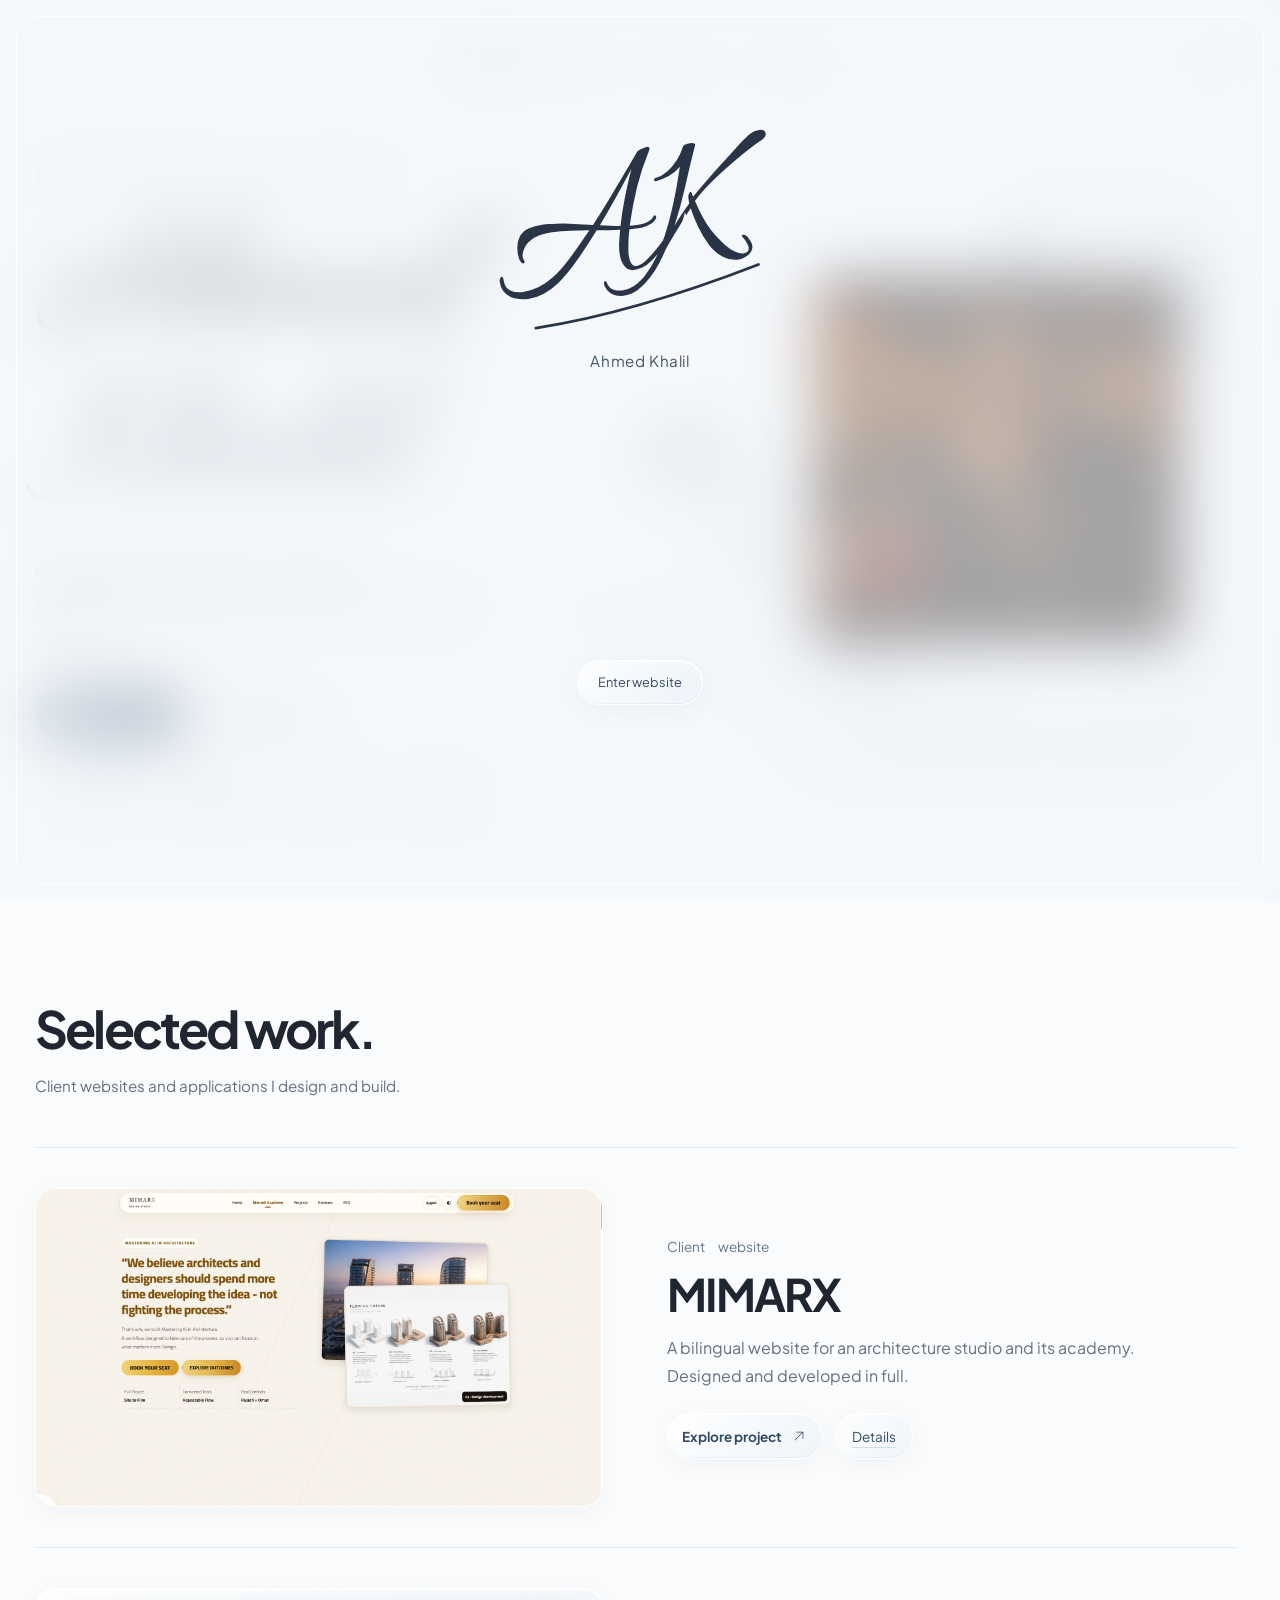
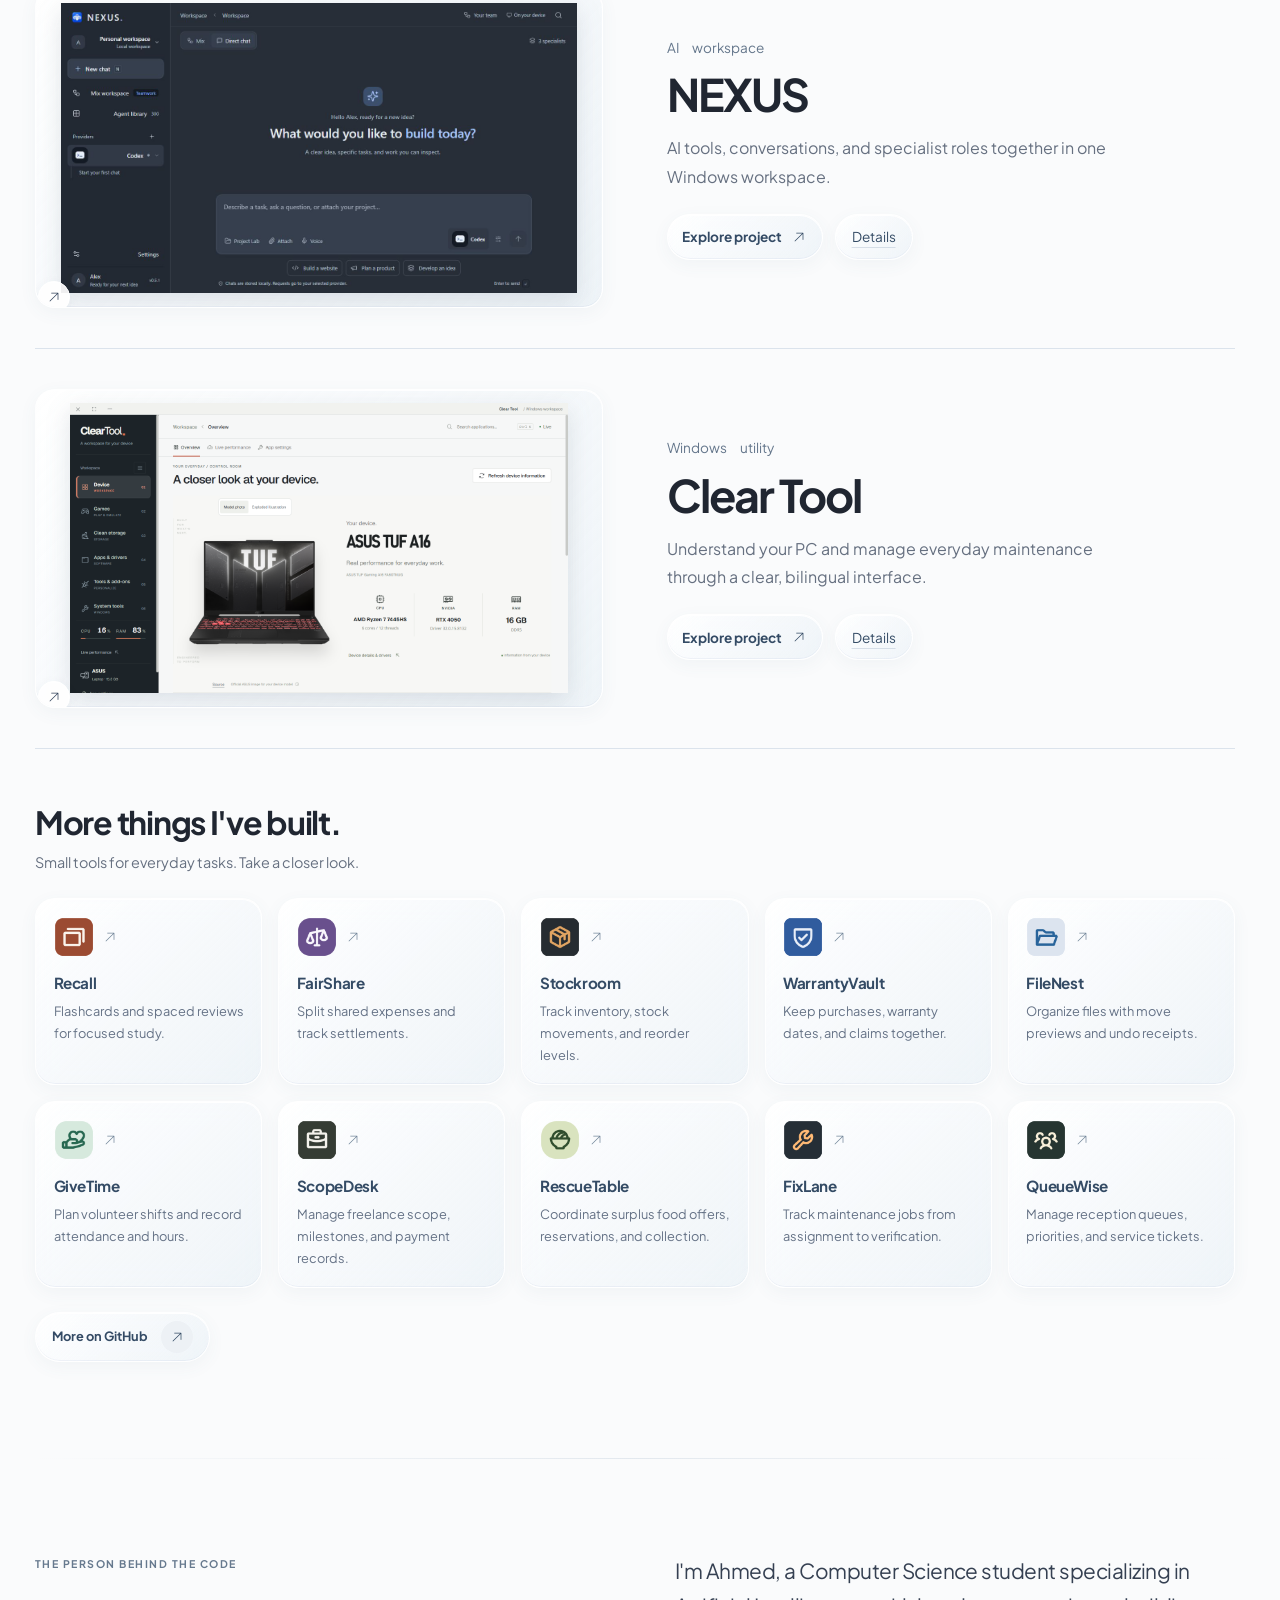
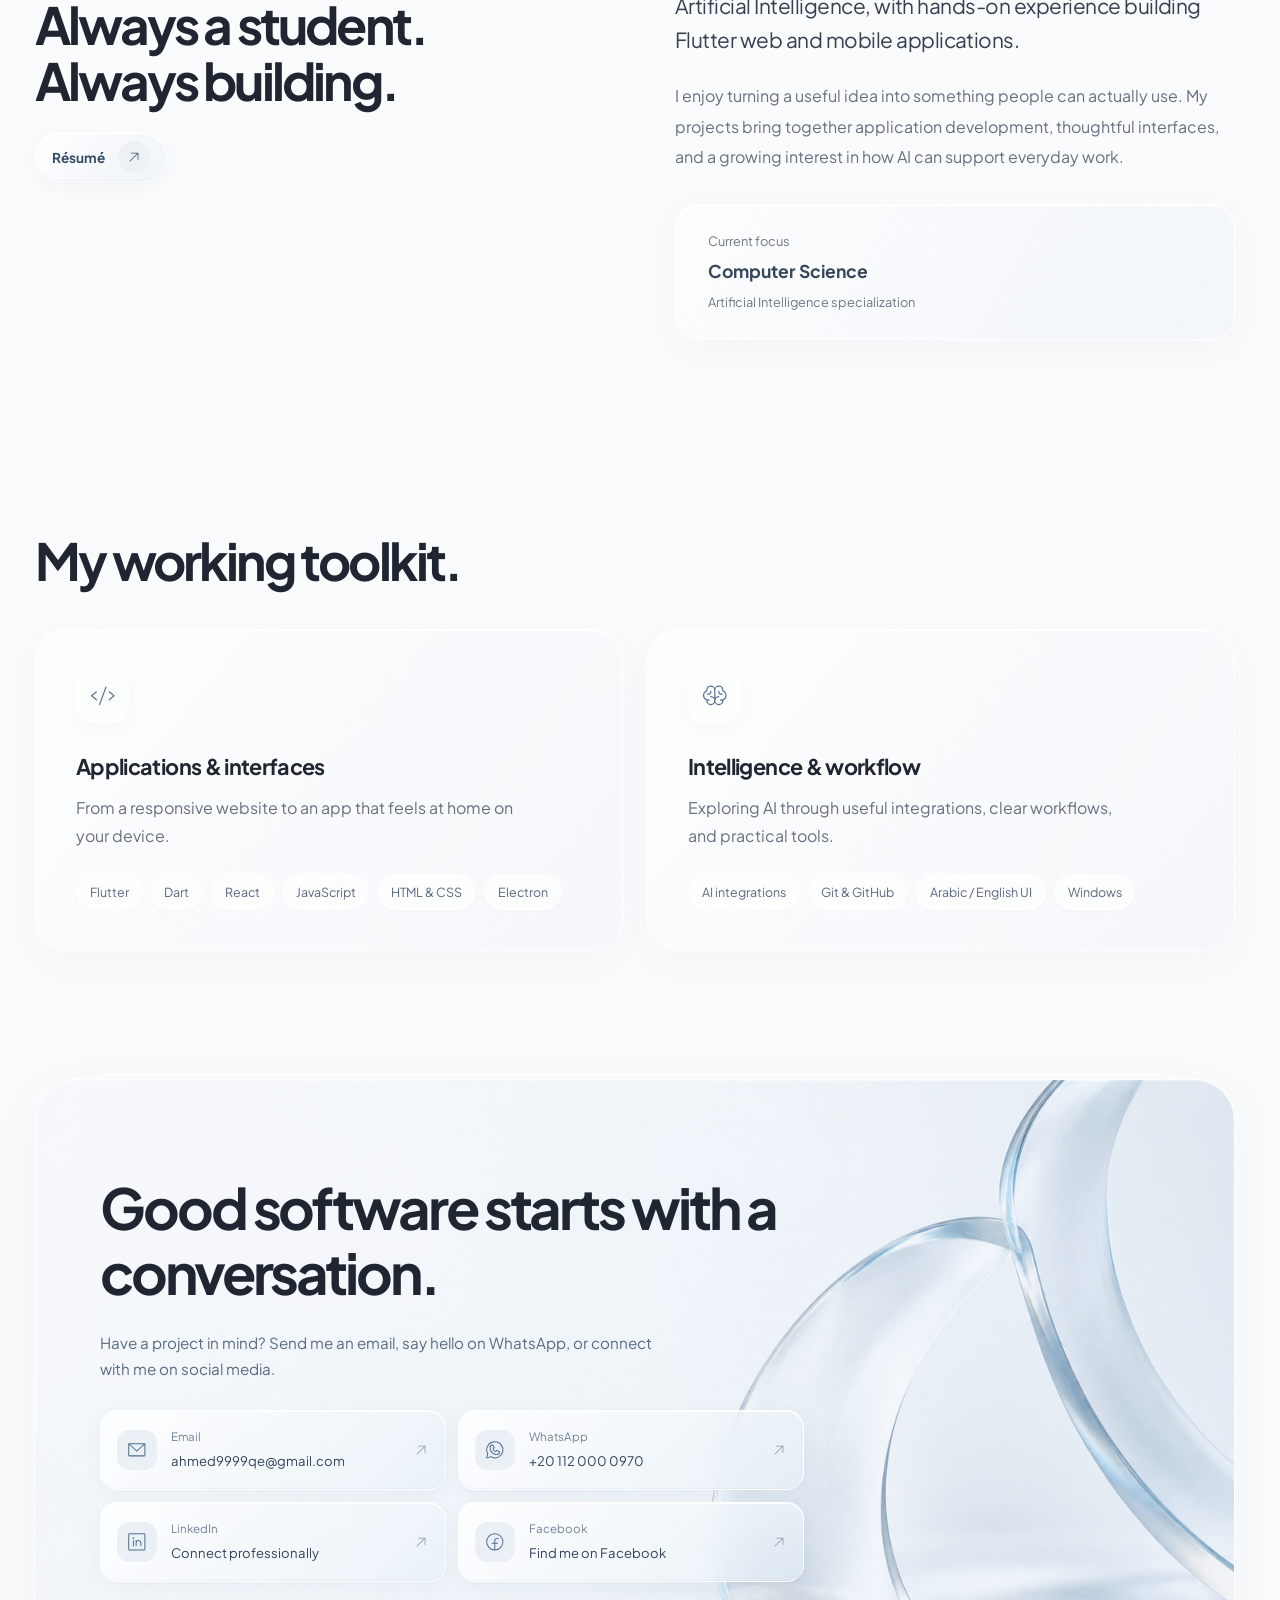
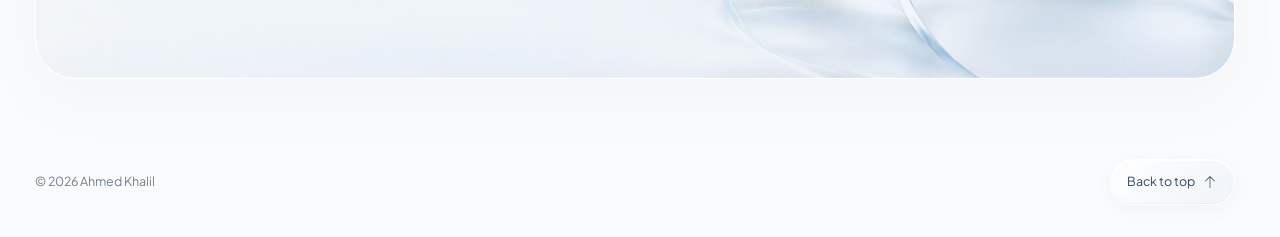
==== commit d8152766: "Refine mobile layouts and glass controls with updated portrait" ====
--- a/index.html
+++ b/index.html
@@ -10,7 +10,7 @@
   <meta property="og:description" content="A curious mind. Practical software. Explore MIMARX Studio & Academy, Clear Tool, NEXUS, and my work across web, mobile, and desktop.">
   <meta property="og:type" content="website">
   <meta property="og:url" content="https://ahmed-khalil-mohamed.github.io/">
-  <meta property="og:image" content="https://ahmed-khalil-mohamed.github.io/portrait.jpg">
+  <meta property="og:image" content="https://ahmed-khalil-mohamed.github.io/portrait-2026.jpg">
   <link rel="canonical" href="https://ahmed-khalil-mohamed.github.io/">
   <link rel="icon" href="favicon.ico?v=4" sizes="any">
   <link rel="icon" href="ak-signature.svg?v=4" type="image/svg+xml">
@@ -19,6 +19,7 @@
   <link rel="preload" as="font" href="signature.ttf" type="font/ttf" crossorigin>
   <link rel="stylesheet" href="styles.css?v=11">
   <link rel="stylesheet" href="motion.css?v=9">
+  <link rel="stylesheet" href="refinements.css?v=12">
   <script>
     if (!matchMedia('(prefers-reduced-motion: reduce)').matches) {
       document.documentElement.classList.add('intro-pending');
@@ -32,8 +33,9 @@
   <script src="signature-mark.js?v=9" defer></script>
   <script src="motion.js?v=9" defer></script>
   <script src="project-data.js?v=8" defer></script>
-  <script src="project-gallery.js?v=9" defer></script>
+  <script src="project-gallery.js?v=12" defer></script>
   <script src="app.js?v=9" defer></script>
+  <script src="interactions.js?v=12" defer></script>
 </head>
 <body>
   <div class="site-intro" id="site-intro" aria-label="Welcome / أهلاً بك">
@@ -77,13 +79,13 @@
         <h1 id="hero-title" class="entrance" style="--delay:100ms"><span data-en="Ahmed" data-ar="أحمد">Ahmed</span><br><span class="name-last" data-en="Khalil." data-ar="خليل.">Khalil.</span></h1>
         <p class="hero-description entrance" style="--delay:200ms"><strong data-en="A developer. An AI student. A curious mind." data-ar="مطور برمجيات. طالب ذكاء اصطناعي. عقل فضولي.">A developer. An AI student. A curious mind.</strong><span data-en="Building thoughtful experiences across web, mobile, and desktop." data-ar="أبني تجارب مدروسة للويب والموبايل وسطح المكتب.">Building thoughtful experiences across web, mobile, and desktop.</span></p>
         <div class="hero-actions entrance" style="--delay:270ms">
-          <a class="button primary" href="#work"><span data-en="Explore my work" data-ar="استكشف مشاريعي">Explore my work</span><span class="icon-circle" aria-hidden="true"><svg class="icon" aria-hidden="true"><use href="icons.svg?v=11#arrow-up-right"></use></svg></span></a>
-          <a class="text-link" href="resume.html" target="_blank" rel="noopener"><span data-en="View résumé" data-ar="السيرة الذاتية">View résumé</span><span class="icon-circle" aria-hidden="true"><svg class="icon" aria-hidden="true"><use href="icons.svg?v=11#arrow-up-right"></use></svg></span></a>
+          <a class="button primary" href="#work"><span data-en="Projects" data-ar="المشاريع">Projects</span><span class="icon-circle" aria-hidden="true"><svg class="icon" aria-hidden="true"><use href="icons.svg?v=11#arrow-up-right"></use></svg></span></a>
+          <a class="text-link" href="resume.html" target="_blank" rel="noopener"><span data-en="Résumé" data-ar="السيرة الذاتية">Résumé</span><span class="icon-circle" aria-hidden="true"><svg class="icon" aria-hidden="true"><use href="icons.svg?v=11#arrow-up-right"></use></svg></span></a>
         </div>
         <div class="contact-shortcuts entrance" style="--delay:360ms" role="group" aria-labelledby="quick-contact-title"><span id="quick-contact-title" class="sr-only" data-en="Contact Ahmed" data-ar="تواصل مع أحمد">Contact Ahmed</span><a class="contact-shortcut" href="mailto:ahmed9999qe@gmail.com"><svg class="icon" aria-hidden="true"><use href="icons.svg?v=11#envelope-simple"></use></svg><span class="" data-en="Email" data-ar="الإيميل">Email</span></a><a class="contact-shortcut" href="https://wa.me/201120000970" target="_blank" rel="noopener"><svg class="icon" aria-hidden="true"><use href="icons.svg?v=11#whatsapp-logo"></use></svg><span class="" data-en="WhatsApp" data-ar="واتساب">WhatsApp</span></a><a class="contact-shortcut" href="https://www.linkedin.com/in/ahmed-khalil-b76813265/" target="_blank" rel="noopener"><svg class="icon" aria-hidden="true"><use href="icons.svg?v=11#linkedin-logo"></use></svg><span class="" data-en="LinkedIn" data-ar="لينكدإن">LinkedIn</span></a><a class="contact-shortcut" href="https://www.facebook.com/Ahmed.Khalil.Mohame" target="_blank" rel="noopener"><svg class="icon" aria-hidden="true"><use href="icons.svg?v=11#facebook-logo"></use></svg><span class="" data-en="Facebook" data-ar="فيسبوك">Facebook</span></a></div>
       </div>
       <figure class="portrait entrance" style="--delay:180ms">
-        <div class="portrait-frame"><img src="portrait.jpg" width="460" height="460" alt="Ahmed Khalil" fetchpriority="high"></div>
+        <div class="portrait-frame"><img src="portrait-2026.jpg" width="1536" height="1024" alt="Ahmed Khalil" fetchpriority="high"></div>
         <figcaption><span><strong data-en="Ahmed Khalil" data-ar="أحمد خليل">Ahmed Khalil</strong><small data-en="Turning curiosity into real applications." data-ar="أحوّل الفضول إلى تطبيقات حقيقية.">Turning curiosity into real applications.</small></span><span class="signature portrait-signature" aria-hidden="true">AK</span></figcaption>
       </figure>
     </section>
@@ -196,7 +198,7 @@
       <a class="all-projects text-link reveal" href="https://github.com/Ahmed-Khalil-Mohamed?tab=repositories" target="_blank" rel="noopener"><span data-en="More on GitHub" data-ar="المزيد على GitHub">More on GitHub</span><span class="icon-circle" aria-hidden="true"><svg class="icon" aria-hidden="true"><use href="icons.svg?v=11#arrow-up-right"></use></svg></span></a>
     </section>
     <section id="about" class="about shell section" aria-labelledby="about-title">
-      <div class="about-title reveal"><p class="eyebrow" data-en="THE PERSON BEHIND THE CODE" data-ar="وراء الكود">THE PERSON BEHIND THE CODE</p><h2 id="about-title" data-en="Always a student. Always building." data-ar="أتعلم باستمرار. وأبني باستمرار.">Always a student. Always building.</h2><a class="text-link" href="resume.html" target="_blank" rel="noopener"><span data-en="View résumé" data-ar="السيرة الذاتية">View résumé</span><span class="icon-circle" aria-hidden="true"><svg class="icon" aria-hidden="true"><use href="icons.svg?v=11#arrow-up-right"></use></svg></span></a></div>
+      <div class="about-title reveal"><p class="eyebrow" data-en="THE PERSON BEHIND THE CODE" data-ar="وراء الكود">THE PERSON BEHIND THE CODE</p><h2 id="about-title" data-en="Always a student. Always building." data-ar="أتعلم باستمرار. وأبني باستمرار.">Always a student. Always building.</h2><a class="text-link" href="resume.html" target="_blank" rel="noopener"><span data-en="Résumé" data-ar="السيرة الذاتية">Résumé</span><span class="icon-circle" aria-hidden="true"><svg class="icon" aria-hidden="true"><use href="icons.svg?v=11#arrow-up-right"></use></svg></span></a></div>
       <div class="about-content reveal"><p class="about-lead" data-en="I'm Ahmed, a Computer Science student specializing in Artificial Intelligence, with hands-on experience building Flutter web and mobile applications." data-ar="أنا أحمد، طالب علوم حاسب متخصص في الذكاء الاصطناعي، وعندي خبرة عملية في بناء تطبيقات الويب والموبايل باستخدام Flutter.">I'm Ahmed, a Computer Science student specializing in Artificial Intelligence, with hands-on experience building Flutter web and mobile applications.</p><p data-en="I enjoy turning a useful idea into something people can actually use. My projects bring together application development, thoughtful interfaces, and a growing interest in how AI can support everyday work." data-ar="بحب أحول الفكرة المفيدة لبرنامج الناس تقدر تستخدمه فعلًا. مشاريعي بتجمع بين تطوير التطبيقات والاهتمام بالواجهة واستكشاف إزاي الذكاء الاصطناعي يساعد في الشغل اليومي.">I enjoy turning a useful idea into something people can actually use. My projects bring together application development, thoughtful interfaces, and a growing interest in how AI can support everyday work.</p><div class="education"><span data-en="Current focus" data-ar="مجال دراستي">Current focus</span><strong data-en="Computer Science" data-ar="علوم الحاسب">Computer Science</strong><span data-en="Artificial Intelligence specialization" data-ar="تخصص الذكاء الاصطناعي">Artificial Intelligence specialization</span></div></div>
     </section>
     <section class="skills shell section" aria-labelledby="skills-title">
--- a/refinements.css
+++ b/refinements.css
@@ -0,0 +1,108 @@
+/* Glass surfaces retain solid contrast while a small highlight follows the pointer. */
+.glass-control.glass-control{position:relative;isolation:isolate;overflow:hidden;border:1px solid #ffffffed;background:linear-gradient(135deg,#ffffffd9,#e8f0f6a3);box-shadow:inset 0 1px 0 #fff,inset 0 -1px 0 #7b94b817,0 5px 18px #5169850e;backdrop-filter:blur(14px) saturate(1.25);-webkit-backdrop-filter:blur(14px) saturate(1.25);color:#344b65;transition:background .3s ease,border-color .3s ease,box-shadow .3s ease,transform .3s var(--ease)}
+.glass-control.glass-control::after{content:'';position:absolute;inset:0;pointer-events:none;border-radius:inherit;background:radial-gradient(90px circle at var(--shine-x,50%) var(--shine-y,10%),#ffffffdc,transparent 100%);opacity:0;transition:opacity .3s ease;z-index:0}
+.glass-control.glass-control>*{position:relative;z-index:1}
+.glass-control.primary{background:linear-gradient(135deg,#60778ecf,#2f455ee8);color:#fff;border-color:#dce9f39e;box-shadow:inset 0 1px 0 #ffffff80,inset 0 -1px 0 #18324a50,0 8px 24px #415e7e24}
+.glass-control.primary::after{background:radial-gradient(100px circle at var(--shine-x,50%) var(--shine-y,10%),#ffffff65,transparent 100%)}
+.glass-control:focus-visible{outline:2px solid #5279a1;outline-offset:4px;box-shadow:inset 0 1px 0 #fff,0 0 0 4px #dfeaf4,0 8px 24px #526d8b18}
+.glass-control:active{box-shadow:inset 0 2px 7px #42617e1a;transform:scale(.98)}
+.glass-control.text-link,.glass-control.work-details,.glass-control.drawer-resume,.footer a.glass-control{padding:.5rem 1rem;border-radius:100px;min-height:2.875rem}
+.glass-control.icon-button,.gallery-dot.glass-control{min-width:2.75rem;min-height:2.75rem}
+.gallery-dot.glass-control{border-radius:100%;border-color:transparent;background:transparent;box-shadow:none;backdrop-filter:none;-webkit-backdrop-filter:none}
+.desktop-nav a.glass-control{background:transparent;box-shadow:none;border-color:transparent;backdrop-filter:none;-webkit-backdrop-filter:none}
+.desktop-nav a.glass-control[aria-current],#mobile-menu .mobile-nav a.glass-control[aria-current]{background:linear-gradient(135deg,#ffffffeb,#dce9f5bb);border-color:#fff;box-shadow:inset 0 1px 0 #fff,0 3px 12px #526d8b0b}
+.portrait img{object-fit:cover;object-position:60% 42%}
+.contact-shortcuts{max-width:28rem}
+.hero-copy,.hero-actions,.work-card-body,.about-content,.skill-group{min-width:0}
+.work-card-actions{gap:.75rem;flex-wrap:wrap}
+.work-visit,.work-details{min-height:2.875rem}
+.contact-shortcut{min-height:2.875rem}
+#mobile-menu{padding-bottom:max(1.5rem,env(safe-area-inset-bottom));overscroll-behavior:contain}
+#mobile-menu .mobile-nav a{min-height:3.5rem}
+@media(hover:hover) and (pointer:fine){
+  .glass-control:hover{border-color:#fff;box-shadow:inset 0 1px 0 #fff,inset 0 -1px 0 #7b94b817,0 8px 24px #51698520}
+  .glass-control:hover::after{opacity:1}
+  .glass-control.primary:hover{box-shadow:inset 0 1px 0 #ffffffaa,0 10px 28px #415e7e30}
+}
+@media(max-width:767px){
+  html{scroll-padding-top:1.25rem}
+  .shell{width:calc(100% - 2rem);max-width:36rem}
+  .header{height:4.75rem}
+  .header .brand[data-ink-signature]{width:4.25rem}
+  .hero{padding-block:.75rem 3rem;gap:2.25rem;min-height:0}
+  .hero-copy .eyebrow{font-size:.6rem;line-height:1.7;letter-spacing:.075em;max-width:27rem}
+  html[lang=en] .hero h1{font-size:clamp(5.5rem,24vw,8rem);margin-top:1rem;line-height:.92}
+  html[lang=ar] .hero h1{font-size:clamp(3.5rem,17vw,5.5rem);margin-top:.85rem;line-height:1.12}
+  .hero-description,[dir=rtl] .hero-description{font-size:.95rem;line-height:1.8;margin-top:1.15rem;max-width:30rem}
+  .hero-description>span{margin-top:.35rem}
+  .hero-actions{display:grid;grid-template-columns:repeat(2,minmax(0,1fr));gap:.6rem;margin-top:1.4rem}
+  .hero-actions .button,.hero-actions .text-link{width:100%;min-height:3.125rem;justify-content:center;gap:.4rem;padding:.45rem .6rem;font-size:.77rem;white-space:nowrap}
+  .hero-actions .icon-circle,.hero-actions .button>span:last-child{width:1.8rem;height:1.8rem;flex-shrink:0}
+  .hero-actions .icon{width:1rem;height:1rem}
+  .contact-shortcuts{max-width:none;gap:.5rem;margin-top:.8rem}
+  .contact-shortcut{min-height:2.875rem;font-size:.75rem}
+  .portrait{width:100%;max-width:25rem;margin:0;justify-self:center;padding:.5rem .5rem .9rem;border-radius:1.6rem}
+  .portrait::before{inset:-.35rem;border-radius:1.9rem}
+  .portrait-frame{aspect-ratio:4/3;border-radius:1.2rem}
+  .portrait figcaption{padding:1rem .5rem 0}
+  .portrait figcaption small{font-size:.7rem;line-height:1.6}
+  .glass-art{height:26rem;top:13rem;right:0;opacity:.23}
+  .section{padding-block:3rem}
+  .section-heading{margin-bottom:1.5rem}
+  h2{font-size:clamp(1.9rem,8vw,2.7rem);line-height:1.2}
+  .section-heading p{font-size:.9rem;line-height:1.8}
+  .work-card{grid-template-columns:minmax(0,1fr);gap:0;padding-block:1.5rem}
+  .work-card .work-preview{min-height:0;aspect-ratio:16/10;border-radius:1.1rem;padding:.65rem}
+  .work-card .mimarx-work-preview{padding:0}
+  .work-card-body{padding:1.2rem .1rem 0}
+  .work-card h3{font-size:1.9rem;line-height:1.2}
+  .work-summary{font-size:.91rem;line-height:1.85;margin-bottom:.9rem}
+  .work-card-actions{gap:.65rem}
+  .work-visit,.work-details{font-size:.8rem}
+  .more-work{margin-top:2.5rem;scroll-margin-top:1.5rem}
+  .mini-project-grid{gap:.6rem}
+  .mini-card{padding:.85rem;border-radius:1.1rem}
+  .mini-card-top{margin-bottom:.75rem;gap:.3rem}
+  .mini-card-top img{width:2.2rem;height:2.2rem}
+  .mini-card .mini-name{font-size:clamp(.82rem,3.6vw,.98rem);letter-spacing:-.03em}
+  .mini-card .mini-summary,[dir=rtl] .mini-card .mini-summary{font-size:.8rem;line-height:1.75}
+  .about{gap:1.75rem}
+  .about-title h2{margin-block:1rem}
+  .about-lead{font-size:1.15rem}
+  .education{padding:1.25rem;margin-top:1.5rem}
+  .skill-groups{gap:1rem;margin-top:1.5rem}
+  .skill-group{padding:1.4rem;border-radius:1.5rem}
+  .skill-mark{margin-bottom:1.25rem}
+  .contact{padding:1.5rem;margin-block:1.5rem 3rem;border-radius:1.75rem}
+  .contact h2{font-size:clamp(1.85rem,7.8vw,2.7rem)}
+  .contact-bottom{margin-top:1rem}
+  .contact-channels{margin-top:1.25rem;gap:.65rem}
+  .contact-channel{padding:.85rem;gap:.65rem;min-height:4.75rem}
+  .contact-channel-icon{width:2.25rem;height:2.25rem}
+  .contact-value{font-size:.79rem}
+  .footer{font-size:.68rem;align-items:center;gap:.6rem}
+  .footer a.glass-control{padding:.4rem .7rem;white-space:nowrap}
+  #project-dialog{width:calc(100% - 1rem);max-height:calc(100dvh - 1.5rem);border-radius:1.35rem}
+  .project-dialog-bar{padding:.55rem .8rem;font-size:.78rem}
+  #dialog-content{max-height:calc(100dvh - 5.6rem)}
+  .project-gallery,.project-copy{padding:1.1rem}
+  .project-gallery{position:static}
+  .gallery-stage{aspect-ratio:4/3}
+  .gallery-controls{gap:.35rem;margin-top:.8rem}
+  .gallery-dot{width:2.75rem}
+  .gallery-dots{gap:.05rem}
+  #project-dialog .gallery-note{margin-top:.75rem}
+  #project-dialog h2{font-size:clamp(1.6rem,7vw,2.15rem)}
+  .project-copy-section{margin-top:1.15rem;padding-top:1rem}
+  .project-modal-actions{gap:.65rem}
+  .project-modal-actions .button,.project-modal-actions .text-link{max-width:100%;white-space:normal}
+}
+@media(max-width:359px){
+  .contact{padding:1.1rem}
+  .gallery-controls{gap:.1rem;flex-wrap:wrap;justify-content:center}
+  .gallery-dots{order:4;flex-basis:100%;justify-content:center}
+  .gallery-play{margin-inline-start:.15rem}
+  .project-copy,.project-gallery{padding:.85rem}
+}
+@media(prefers-reduced-motion:reduce){.glass-control::after{display:none}.glass-control:active{transform:none}}
+@media(prefers-reduced-transparency:reduce){.glass-control.glass-control{background:#edf3f9;backdrop-filter:none;-webkit-backdrop-filter:none}.glass-control.primary{background:#344b65}.glass-control::after{display:none}}
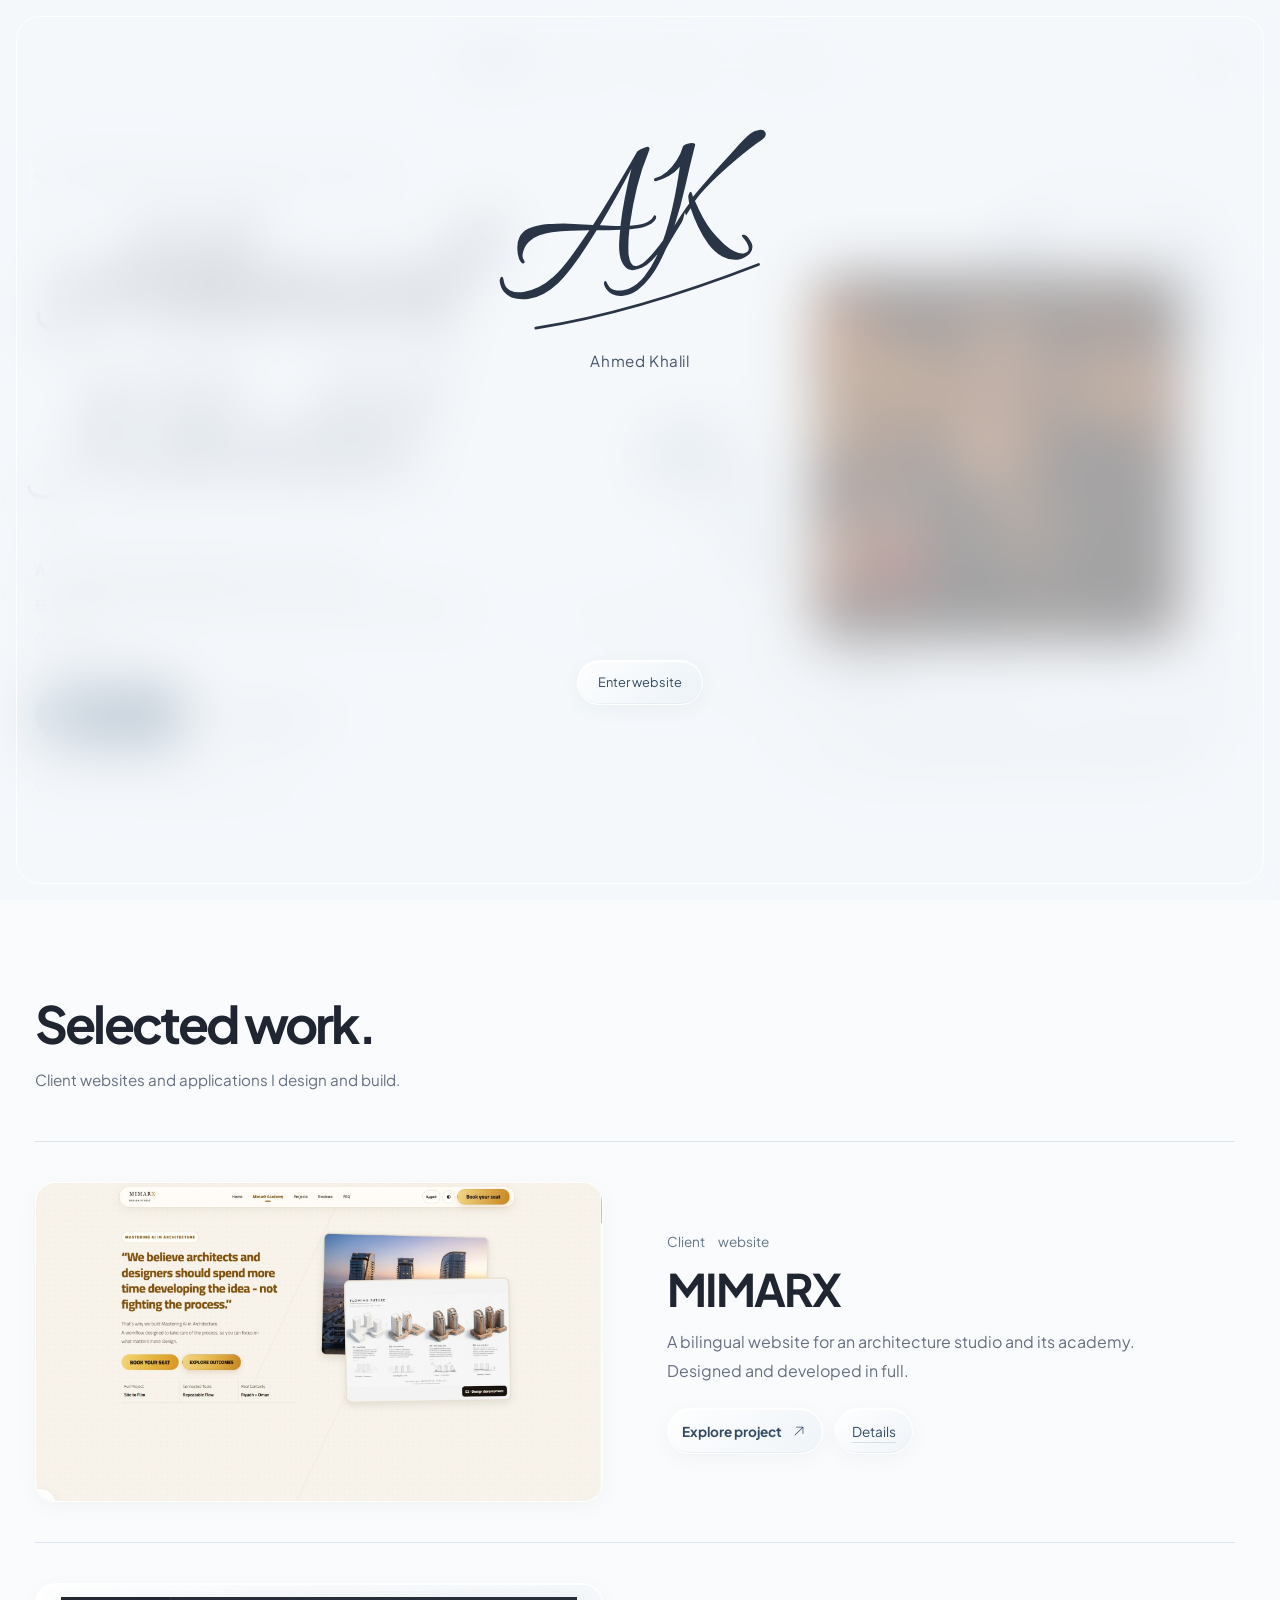
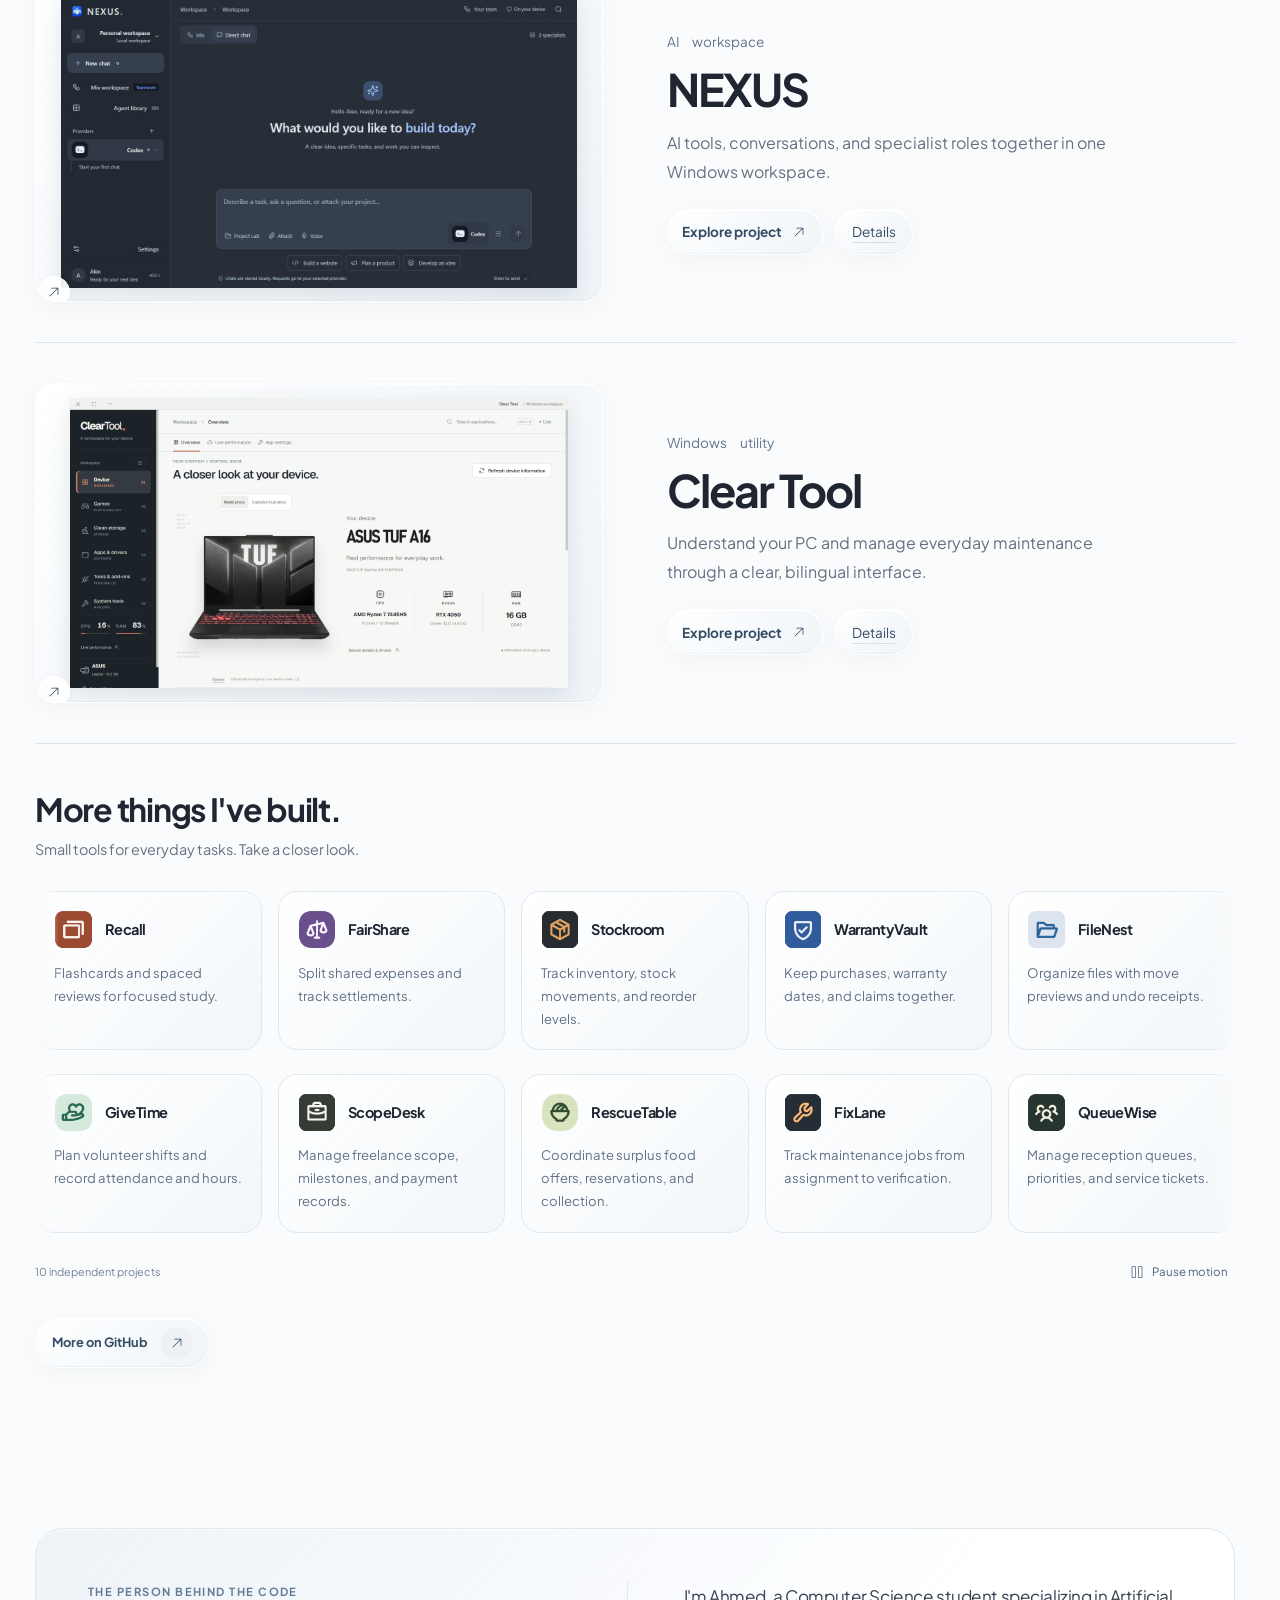
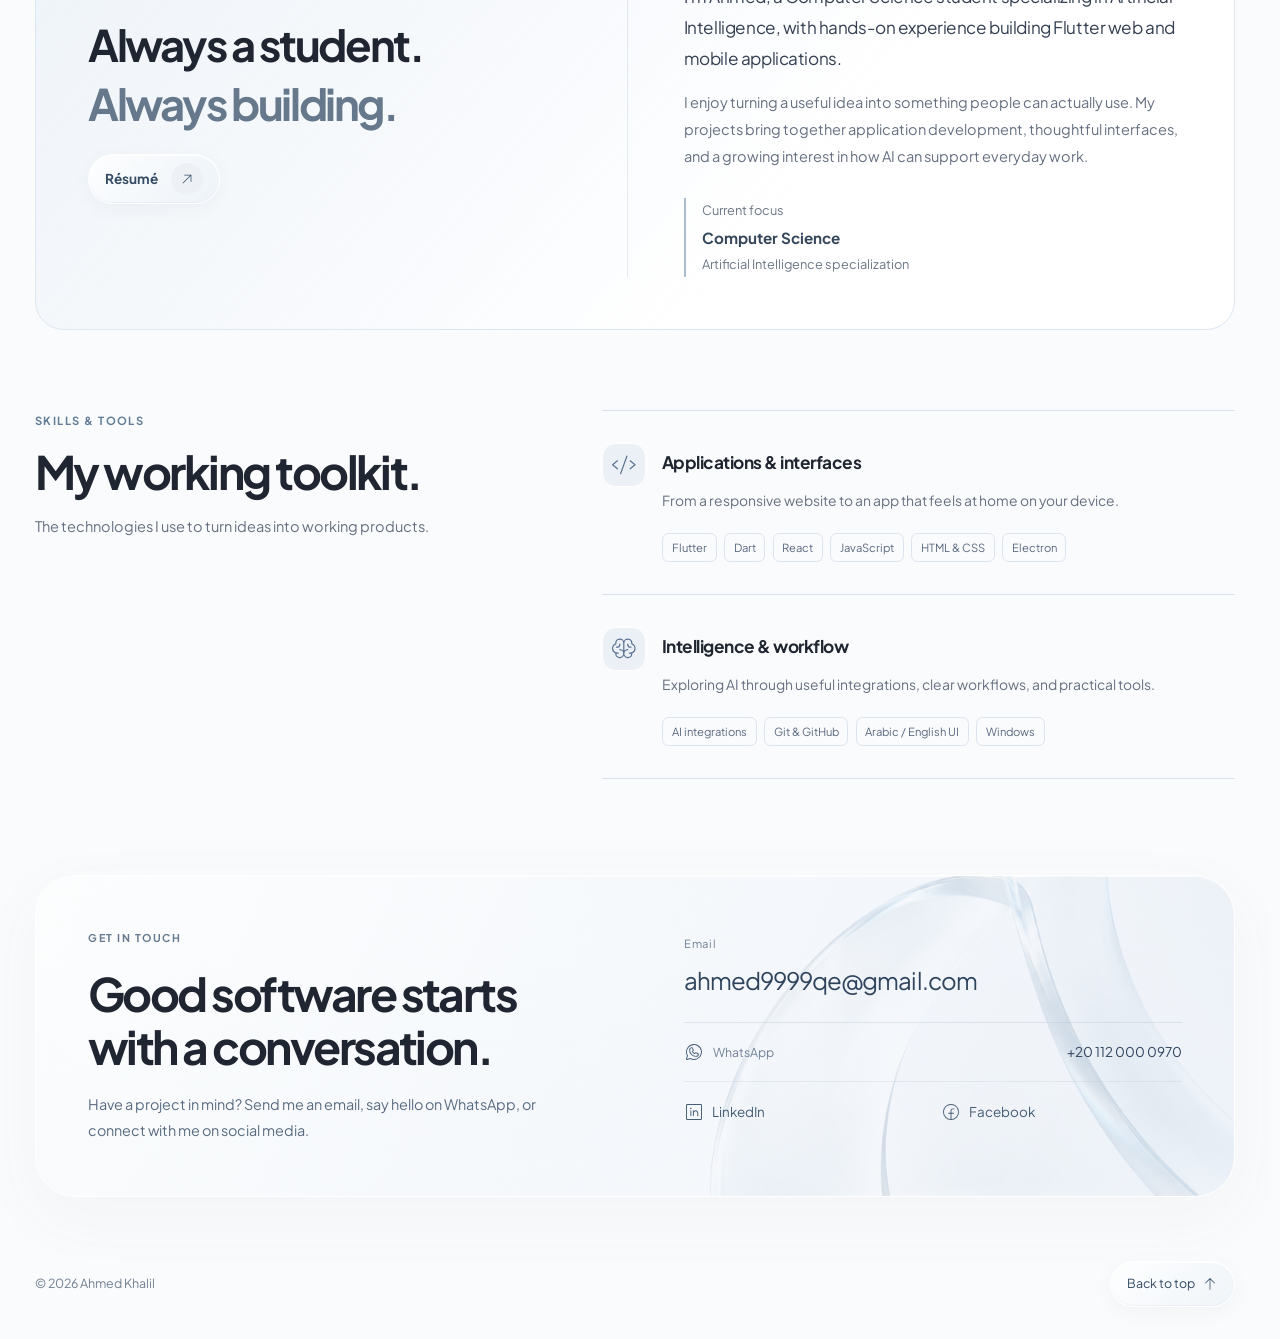
==== commit e61234ad: "Simplify contacts and add continuous project rows with distinct profile sections" ====
--- a/index.html
+++ b/index.html
@@ -19,7 +19,7 @@
   <link rel="preload" as="font" href="signature.ttf" type="font/ttf" crossorigin>
   <link rel="stylesheet" href="styles.css?v=11">
   <link rel="stylesheet" href="motion.css?v=9">
-  <link rel="stylesheet" href="refinements.css?v=12">
+  <link rel="stylesheet" href="refinements.css?v=13">
   <script>
     if (!matchMedia('(prefers-reduced-motion: reduce)').matches) {
       document.documentElement.classList.add('intro-pending');
@@ -31,11 +31,12 @@
     }
   </script>
   <script src="signature-mark.js?v=9" defer></script>
-  <script src="motion.js?v=9" defer></script>
+  <script src="motion.js?v=13" defer></script>
   <script src="project-data.js?v=8" defer></script>
   <script src="project-gallery.js?v=12" defer></script>
   <script src="app.js?v=9" defer></script>
-  <script src="interactions.js?v=12" defer></script>
+  <script src="interactions.js?v=13" defer></script>
+  <script src="project-marquee.js?v=13" defer></script>
 </head>
 <body>
   <div class="site-intro" id="site-intro" aria-label="Welcome / أهلاً بك">
@@ -82,7 +83,7 @@
           <a class="button primary" href="#work"><span data-en="Projects" data-ar="المشاريع">Projects</span><span class="icon-circle" aria-hidden="true"><svg class="icon" aria-hidden="true"><use href="icons.svg?v=11#arrow-up-right"></use></svg></span></a>
           <a class="text-link" href="resume.html" target="_blank" rel="noopener"><span data-en="Résumé" data-ar="السيرة الذاتية">Résumé</span><span class="icon-circle" aria-hidden="true"><svg class="icon" aria-hidden="true"><use href="icons.svg?v=11#arrow-up-right"></use></svg></span></a>
         </div>
-        <div class="contact-shortcuts entrance" style="--delay:360ms" role="group" aria-labelledby="quick-contact-title"><span id="quick-contact-title" class="sr-only" data-en="Contact Ahmed" data-ar="تواصل مع أحمد">Contact Ahmed</span><a class="contact-shortcut" href="mailto:ahmed9999qe@gmail.com"><svg class="icon" aria-hidden="true"><use href="icons.svg?v=11#envelope-simple"></use></svg><span class="" data-en="Email" data-ar="الإيميل">Email</span></a><a class="contact-shortcut" href="https://wa.me/201120000970" target="_blank" rel="noopener"><svg class="icon" aria-hidden="true"><use href="icons.svg?v=11#whatsapp-logo"></use></svg><span class="" data-en="WhatsApp" data-ar="واتساب">WhatsApp</span></a><a class="contact-shortcut" href="https://www.linkedin.com/in/ahmed-khalil-b76813265/" target="_blank" rel="noopener"><svg class="icon" aria-hidden="true"><use href="icons.svg?v=11#linkedin-logo"></use></svg><span class="" data-en="LinkedIn" data-ar="لينكدإن">LinkedIn</span></a><a class="contact-shortcut" href="https://www.facebook.com/Ahmed.Khalil.Mohame" target="_blank" rel="noopener"><svg class="icon" aria-hidden="true"><use href="icons.svg?v=11#facebook-logo"></use></svg><span class="" data-en="Facebook" data-ar="فيسبوك">Facebook</span></a></div>
+        <div class="contact-shortcuts entrance" style="--delay:360ms" role="group" aria-labelledby="quick-contact-title"><span id="quick-contact-title" class="contact-legend" data-en="Connect" data-ar="نتواصل">Connect</span><a class="contact-shortcut" href="mailto:ahmed9999qe@gmail.com"><svg class="icon" aria-hidden="true"><use href="icons.svg?v=11#envelope-simple"></use></svg><span class="" data-en="Email" data-ar="الإيميل">Email</span></a><a class="contact-shortcut" href="https://wa.me/201120000970" target="_blank" rel="noopener"><svg class="icon" aria-hidden="true"><use href="icons.svg?v=11#whatsapp-logo"></use></svg><span class="" data-en="WhatsApp" data-ar="واتساب">WhatsApp</span></a><a class="contact-shortcut" href="https://www.linkedin.com/in/ahmed-khalil-b76813265/" target="_blank" rel="noopener"><svg class="icon" aria-hidden="true"><use href="icons.svg?v=11#linkedin-logo"></use></svg><span class="" data-en="LinkedIn" data-ar="لينكدإن">LinkedIn</span></a><a class="contact-shortcut" href="https://www.facebook.com/Ahmed.Khalil.Mohame" target="_blank" rel="noopener"><svg class="icon" aria-hidden="true"><use href="icons.svg?v=11#facebook-logo"></use></svg><span class="" data-en="Facebook" data-ar="فيسبوك">Facebook</span></a></div>
       </div>
       <figure class="portrait entrance" style="--delay:180ms">
         <div class="portrait-frame"><img src="portrait-2026.jpg" width="1536" height="1024" alt="Ahmed Khalil" fetchpriority="high"></div>
@@ -122,95 +123,100 @@
       </div>
       <div id="more-projects" class="more-work" role="region" aria-labelledby="more-work-title">
         <div class="more-work-heading reveal"><h3 id="more-work-title" data-en="More things I've built." data-ar="مشاريع أخرى.">More things I've built.</h3><p data-en="Small tools for everyday tasks. Take a closer look." data-ar="أدوات صغيرة لمهام يومية. اضغط على أي مشروع لتكتشفه.">Small tools for everyday tasks. Take a closer look.</p></div>
-        <ul class="mini-project-grid">
-          <li class="mini-project reveal" style="--mini-delay:0ms">
+        <div class="project-marquee" id="project-marquee">
+<div class="marquee-row"><div class="marquee-track"><ul class="marquee-group">
+<li class="mini-project">
             <button type="button" class="mini-card" data-project="recall" aria-haspopup="dialog" aria-labelledby="recall-name" aria-describedby="recall-summary">
               <span class="mini-card-top"><img src="project-icons/recall.png" alt="" width="40" height="40" loading="lazy"><svg class="icon mini-arrow" aria-hidden="true"><use href="icons.svg?v=11#arrow-up-right"></use></svg></span>
               <span class="mini-name" id="recall-name" dir="ltr">Recall</span>
               <span class="mini-summary" id="recall-summary" data-en="Flashcards and spaced reviews for focused study." data-ar="بطاقات للمذاكرة ومراجعات متباعدة لتثبيت المعلومات.">Flashcards and spaced reviews for focused study.</span>
             </button>
           </li>
-          <li class="mini-project reveal" style="--mini-delay:65ms">
+<li class="mini-project">
             <button type="button" class="mini-card" data-project="fairshare" aria-haspopup="dialog" aria-labelledby="fairshare-name" aria-describedby="fairshare-summary">
               <span class="mini-card-top"><img src="project-icons/fairshare.png" alt="" width="40" height="40" loading="lazy"><svg class="icon mini-arrow" aria-hidden="true"><use href="icons.svg?v=11#arrow-up-right"></use></svg></span>
               <span class="mini-name" id="fairshare-name" dir="ltr">FairShare</span>
               <span class="mini-summary" id="fairshare-summary" data-en="Split shared expenses and track settlements." data-ar="تقسيم المصاريف المشتركة ومتابعة التسويات.">Split shared expenses and track settlements.</span>
             </button>
           </li>
-          <li class="mini-project reveal" style="--mini-delay:130ms">
+<li class="mini-project">
             <button type="button" class="mini-card" data-project="stockroom" aria-haspopup="dialog" aria-labelledby="stockroom-name" aria-describedby="stockroom-summary">
               <span class="mini-card-top"><img src="project-icons/stockroom.png" alt="" width="40" height="40" loading="lazy"><svg class="icon mini-arrow" aria-hidden="true"><use href="icons.svg?v=11#arrow-up-right"></use></svg></span>
               <span class="mini-name" id="stockroom-name" dir="ltr">Stockroom</span>
               <span class="mini-summary" id="stockroom-summary" data-en="Track inventory, stock movements, and reorder levels." data-ar="متابعة المخزون وحركة الأصناف وحدود إعادة الطلب.">Track inventory, stock movements, and reorder levels.</span>
             </button>
           </li>
-          <li class="mini-project reveal" style="--mini-delay:195ms">
+<li class="mini-project">
             <button type="button" class="mini-card" data-project="warrantyvault" aria-haspopup="dialog" aria-labelledby="warrantyvault-name" aria-describedby="warrantyvault-summary">
               <span class="mini-card-top"><img src="project-icons/warrantyvault.png" alt="" width="40" height="40" loading="lazy"><svg class="icon mini-arrow" aria-hidden="true"><use href="icons.svg?v=11#arrow-up-right"></use></svg></span>
               <span class="mini-name" id="warrantyvault-name" dir="ltr">WarrantyVault</span>
               <span class="mini-summary" id="warrantyvault-summary" data-en="Keep purchases, warranty dates, and claims together." data-ar="تنظيم المشتريات ومواعيد الضمان ومطالبات الصيانة.">Keep purchases, warranty dates, and claims together.</span>
             </button>
           </li>
-          <li class="mini-project reveal" style="--mini-delay:260ms">
+<li class="mini-project">
             <button type="button" class="mini-card" data-project="filenest" aria-haspopup="dialog" aria-labelledby="filenest-name" aria-describedby="filenest-summary">
               <span class="mini-card-top"><img src="project-icons/filenest.png" alt="" width="40" height="40" loading="lazy"><svg class="icon mini-arrow" aria-hidden="true"><use href="icons.svg?v=11#arrow-up-right"></use></svg></span>
               <span class="mini-name" id="filenest-name" dir="ltr">FileNest</span>
               <span class="mini-summary" id="filenest-summary" data-en="Organize files with move previews and undo receipts." data-ar="تنظيم الملفات مع معاينة النقل وإمكانية التراجع.">Organize files with move previews and undo receipts.</span>
             </button>
           </li>
-          <li class="mini-project reveal" style="--mini-delay:0ms">
+</ul></div></div>
+<div class="marquee-row"><div class="marquee-track"><ul class="marquee-group">
+<li class="mini-project">
             <button type="button" class="mini-card" data-project="givetime" aria-haspopup="dialog" aria-labelledby="givetime-name" aria-describedby="givetime-summary">
               <span class="mini-card-top"><img src="project-icons/givetime.png" alt="" width="40" height="40" loading="lazy"><svg class="icon mini-arrow" aria-hidden="true"><use href="icons.svg?v=11#arrow-up-right"></use></svg></span>
               <span class="mini-name" id="givetime-name" dir="ltr">GiveTime</span>
               <span class="mini-summary" id="givetime-summary" data-en="Plan volunteer shifts and record attendance and hours." data-ar="تنظيم ورديات المتطوعين وتسجيل الحضور والساعات.">Plan volunteer shifts and record attendance and hours.</span>
             </button>
           </li>
-          <li class="mini-project reveal" style="--mini-delay:65ms">
+<li class="mini-project">
             <button type="button" class="mini-card" data-project="scopedesk" aria-haspopup="dialog" aria-labelledby="scopedesk-name" aria-describedby="scopedesk-summary">
               <span class="mini-card-top"><img src="project-icons/scopedesk.png" alt="" width="40" height="40" loading="lazy"><svg class="icon mini-arrow" aria-hidden="true"><use href="icons.svg?v=11#arrow-up-right"></use></svg></span>
               <span class="mini-name" id="scopedesk-name" dir="ltr">ScopeDesk</span>
               <span class="mini-summary" id="scopedesk-summary" data-en="Manage freelance scope, milestones, and payment records." data-ar="تنظيم نطاق المشاريع ومراحل التسليم وسجلات المدفوعات.">Manage freelance scope, milestones, and payment records.</span>
             </button>
           </li>
-          <li class="mini-project reveal" style="--mini-delay:130ms">
+<li class="mini-project">
             <button type="button" class="mini-card" data-project="rescuetable" aria-haspopup="dialog" aria-labelledby="rescuetable-name" aria-describedby="rescuetable-summary">
               <span class="mini-card-top"><img src="project-icons/rescuetable.png" alt="" width="40" height="40" loading="lazy"><svg class="icon mini-arrow" aria-hidden="true"><use href="icons.svg?v=11#arrow-up-right"></use></svg></span>
               <span class="mini-name" id="rescuetable-name" dir="ltr">RescueTable</span>
               <span class="mini-summary" id="rescuetable-summary" data-en="Coordinate surplus food offers, reservations, and collection." data-ar="تنسيق عروض فائض الطعام والحجوزات والاستلام.">Coordinate surplus food offers, reservations, and collection.</span>
             </button>
           </li>
-          <li class="mini-project reveal" style="--mini-delay:195ms">
+<li class="mini-project">
             <button type="button" class="mini-card" data-project="fixlane" aria-haspopup="dialog" aria-labelledby="fixlane-name" aria-describedby="fixlane-summary">
               <span class="mini-card-top"><img src="project-icons/fixlane.png" alt="" width="40" height="40" loading="lazy"><svg class="icon mini-arrow" aria-hidden="true"><use href="icons.svg?v=11#arrow-up-right"></use></svg></span>
               <span class="mini-name" id="fixlane-name" dir="ltr">FixLane</span>
               <span class="mini-summary" id="fixlane-summary" data-en="Track maintenance jobs from assignment to verification." data-ar="متابعة أعمال الصيانة من الإسناد إلى التأكد من الإصلاح.">Track maintenance jobs from assignment to verification.</span>
             </button>
           </li>
-          <li class="mini-project reveal" style="--mini-delay:260ms">
+<li class="mini-project">
             <button type="button" class="mini-card" data-project="queuewise" aria-haspopup="dialog" aria-labelledby="queuewise-name" aria-describedby="queuewise-summary">
               <span class="mini-card-top"><img src="project-icons/queuewise.png" alt="" width="40" height="40" loading="lazy"><svg class="icon mini-arrow" aria-hidden="true"><use href="icons.svg?v=11#arrow-up-right"></use></svg></span>
               <span class="mini-name" id="queuewise-name" dir="ltr">QueueWise</span>
               <span class="mini-summary" id="queuewise-summary" data-en="Manage reception queues, priorities, and service tickets." data-ar="إدارة طوابير الاستقبال والأولويات وتذاكر الخدمة.">Manage reception queues, priorities, and service tickets.</span>
             </button>
           </li>
-        </ul>
+</ul></div></div>
+</div>
+<div class="marquee-toolbar"><span data-en="10 independent projects" data-ar="١٠ مشاريع مستقلة">10 independent projects</span><button class="marquee-toggle" hidden type="button" aria-pressed="false" aria-controls="project-marquee"><svg class="icon" aria-hidden="true"><use href="icons.svg?v=11#pause"></use></svg><span data-en="Pause motion" data-ar="إيقاف الحركة">Pause motion</span></button></div>
       </div>
       <a class="all-projects text-link reveal" href="https://github.com/Ahmed-Khalil-Mohamed?tab=repositories" target="_blank" rel="noopener"><span data-en="More on GitHub" data-ar="المزيد على GitHub">More on GitHub</span><span class="icon-circle" aria-hidden="true"><svg class="icon" aria-hidden="true"><use href="icons.svg?v=11#arrow-up-right"></use></svg></span></a>
     </section>
     <section id="about" class="about shell section" aria-labelledby="about-title">
-      <div class="about-title reveal"><p class="eyebrow" data-en="THE PERSON BEHIND THE CODE" data-ar="وراء الكود">THE PERSON BEHIND THE CODE</p><h2 id="about-title" data-en="Always a student. Always building." data-ar="أتعلم باستمرار. وأبني باستمرار.">Always a student. Always building.</h2><a class="text-link" href="resume.html" target="_blank" rel="noopener"><span data-en="Résumé" data-ar="السيرة الذاتية">Résumé</span><span class="icon-circle" aria-hidden="true"><svg class="icon" aria-hidden="true"><use href="icons.svg?v=11#arrow-up-right"></use></svg></span></a></div>
+      <div class="about-title reveal"><p class="eyebrow" data-en="THE PERSON BEHIND THE CODE" data-ar="وراء الكود">THE PERSON BEHIND THE CODE</p><h2 id="about-title"><span data-en="Always a student." data-ar="أتعلم باستمرار.">Always a student.</span><span data-en="Always building." data-ar="وأبني باستمرار.">Always building.</span></h2><a class="text-link" href="resume.html" target="_blank" rel="noopener"><span data-en="Résumé" data-ar="السيرة الذاتية">Résumé</span><span class="icon-circle" aria-hidden="true"><svg class="icon" aria-hidden="true"><use href="icons.svg?v=11#arrow-up-right"></use></svg></span></a></div>
       <div class="about-content reveal"><p class="about-lead" data-en="I'm Ahmed, a Computer Science student specializing in Artificial Intelligence, with hands-on experience building Flutter web and mobile applications." data-ar="أنا أحمد، طالب علوم حاسب متخصص في الذكاء الاصطناعي، وعندي خبرة عملية في بناء تطبيقات الويب والموبايل باستخدام Flutter.">I'm Ahmed, a Computer Science student specializing in Artificial Intelligence, with hands-on experience building Flutter web and mobile applications.</p><p data-en="I enjoy turning a useful idea into something people can actually use. My projects bring together application development, thoughtful interfaces, and a growing interest in how AI can support everyday work." data-ar="بحب أحول الفكرة المفيدة لبرنامج الناس تقدر تستخدمه فعلًا. مشاريعي بتجمع بين تطوير التطبيقات والاهتمام بالواجهة واستكشاف إزاي الذكاء الاصطناعي يساعد في الشغل اليومي.">I enjoy turning a useful idea into something people can actually use. My projects bring together application development, thoughtful interfaces, and a growing interest in how AI can support everyday work.</p><div class="education"><span data-en="Current focus" data-ar="مجال دراستي">Current focus</span><strong data-en="Computer Science" data-ar="علوم الحاسب">Computer Science</strong><span data-en="Artificial Intelligence specialization" data-ar="تخصص الذكاء الاصطناعي">Artificial Intelligence specialization</span></div></div>
     </section>
-    <section class="skills shell section" aria-labelledby="skills-title">
-      <h2 id="skills-title" class="reveal" data-en="My working toolkit." data-ar="أدواتي في الشغل.">My working toolkit.</h2>
+    <section id="skills" class="skills shell section" aria-labelledby="skills-title">
+      <div class="toolkit-heading reveal"><p class="eyebrow" data-en="SKILLS & TOOLS" data-ar="المهارات والأدوات">SKILLS & TOOLS</p><h2 id="skills-title" data-en="My working toolkit." data-ar="أدواتي في الشغل.">My working toolkit.</h2><p class="toolkit-intro" data-en="The technologies I use to turn ideas into working products." data-ar="التقنيات اللي بستخدمها عشان أحوّل الأفكار لتطبيقات حقيقية.">The technologies I use to turn ideas into working products.</p></div>
       <div class="skill-groups">
         <div class="skill-group reveal"><span class="skill-mark" aria-hidden="true"><svg class="icon" aria-hidden="true"><use href="icons.svg?v=11#code"></use></svg></span><h3 data-en="Applications & interfaces" data-ar="التطبيقات والواجهات">Applications & interfaces</h3><p data-en="From a responsive website to an app that feels at home on your device." data-ar="من موقع متجاوب إلى تطبيق مناسب للجهاز اللي بتستخدمه.">From a responsive website to an app that feels at home on your device.</p><div class="tags"><span>Flutter</span><span>Dart</span><span>React</span><span>JavaScript</span><span>HTML & CSS</span><span>Electron</span></div></div>
         <div class="skill-group reveal"><span class="skill-mark" aria-hidden="true"><svg class="icon" aria-hidden="true"><use href="icons.svg?v=11#brain"></use></svg></span><h3 data-en="Intelligence & workflow" data-ar="الذكاء الاصطناعي وسير العمل">Intelligence & workflow</h3><p data-en="Exploring AI through useful integrations, clear workflows, and practical tools." data-ar="استكشاف الذكاء الاصطناعي من خلال تكاملات مفيدة وخطوات عمل واضحة وأدوات عملية.">Exploring AI through useful integrations, clear workflows, and practical tools.</p><div class="tags"><span data-en="AI integrations" data-ar="تكامل أدوات AI">AI integrations</span><span>Git & GitHub</span><span data-en="Arabic / English UI" data-ar="واجهات عربية / إنجليزية">Arabic / English UI</span><span>Windows</span></div></div>
       </div>
     </section>
     <section id="contact" class="contact shell section reveal" aria-labelledby="contact-title">
-      <h2 id="contact-title" data-en="Good software starts with a conversation." data-ar="البرامج الجيدة تبدأ بفكرة وحوار.">Good software starts with a conversation.</h2>
-      <div class="contact-bottom"><p data-en="Have a project in mind? Send me an email, say hello on WhatsApp, or connect with me on social media." data-ar="عندك فكرة مشروع؟ ابعتلي إيميل، كلمني على واتساب، أو نتواصل على السوشيال ميديا.">Have a project in mind? Send me an email, say hello on WhatsApp, or connect with me on social media.</p></div>
+      <div class="contact-intro"><p class="eyebrow" data-en="GET IN TOUCH" data-ar="خلّينا نتواصل">GET IN TOUCH</p><h2 id="contact-title" data-en="Good software starts with a conversation." data-ar="البرامج الجيدة تبدأ بفكرة وحوار.">Good software starts with a conversation.</h2>
+      <div class="contact-bottom"><p data-en="Have a project in mind? Send me an email, say hello on WhatsApp, or connect with me on social media." data-ar="عندك فكرة مشروع؟ ابعتلي إيميل، كلمني على واتساب، أو نتواصل على السوشيال ميديا.">Have a project in mind? Send me an email, say hello on WhatsApp, or connect with me on social media.</p></div></div>
       <div class="contact-channels"><a class="contact-channel" href="mailto:ahmed9999qe@gmail.com"><span class="contact-channel-icon"><svg class="icon" aria-hidden="true"><use href="icons.svg?v=11#envelope-simple"></use></svg></span><span class="contact-channel-copy"><span class="contact-label" data-en="Email" data-ar="الإيميل">Email</span><span class="contact-value" dir="ltr">ahmed9999qe@gmail.com</span></span><svg class="icon" aria-hidden="true"><use href="icons.svg?v=11#arrow-up-right"></use></svg></a><a class="contact-channel" href="https://wa.me/201120000970" target="_blank" rel="noopener"><span class="contact-channel-icon"><svg class="icon" aria-hidden="true"><use href="icons.svg?v=11#whatsapp-logo"></use></svg></span><span class="contact-channel-copy"><span class="contact-label" data-en="WhatsApp" data-ar="واتساب">WhatsApp</span><span class="contact-value" dir="ltr">+20 112 000 0970</span></span><svg class="icon" aria-hidden="true"><use href="icons.svg?v=11#arrow-up-right"></use></svg></a><a class="contact-channel" href="https://www.linkedin.com/in/ahmed-khalil-b76813265/" target="_blank" rel="noopener"><span class="contact-channel-icon"><svg class="icon" aria-hidden="true"><use href="icons.svg?v=11#linkedin-logo"></use></svg></span><span class="contact-channel-copy"><span class="contact-label" data-en="LinkedIn" data-ar="لينكدإن">LinkedIn</span><span class="contact-value" data-en="Connect professionally" data-ar="نتواصل مهنيًا">Connect professionally</span></span><svg class="icon" aria-hidden="true"><use href="icons.svg?v=11#arrow-up-right"></use></svg></a><a class="contact-channel" href="https://www.facebook.com/Ahmed.Khalil.Mohame" target="_blank" rel="noopener"><span class="contact-channel-icon"><svg class="icon" aria-hidden="true"><use href="icons.svg?v=11#facebook-logo"></use></svg></span><span class="contact-channel-copy"><span class="contact-label" data-en="Facebook" data-ar="فيسبوك">Facebook</span><span class="contact-value" data-en="Find me on Facebook" data-ar="تابعني على فيسبوك">Find me on Facebook</span></span><svg class="icon" aria-hidden="true"><use href="icons.svg?v=11#arrow-up-right"></use></svg></a></div>
     </section>
   </main>
--- a/refinements.css
+++ b/refinements.css
@@ -106,3 +106,115 @@
 }
 @media(prefers-reduced-motion:reduce){.glass-control::after{display:none}.glass-control:active{transform:none}}
 @media(prefers-reduced-transparency:reduce){.glass-control.glass-control{background:#edf3f9;backdrop-filter:none;-webkit-backdrop-filter:none}.glass-control.primary{background:#344b65}.glass-control::after{display:none}}
+
+/* Quieter contact links, two continuous project rows, and distinct editorial sections. */
+.contact-shortcuts{display:flex;align-items:center;gap:.3rem;max-width:none;margin-top:1.3rem}
+.contact-legend{font-size:.73rem;color:#68798b;padding-inline-end:.7rem;margin-inline-end:.2rem;border-inline-end:1px solid #cbd6e180;white-space:nowrap}
+.contact-shortcut{width:2.75rem;min-width:2.75rem;min-height:2.75rem;padding:.6rem;border:0;border-radius:.6rem;background:transparent;box-shadow:none;gap:0;color:#5a6c80;transition:color .25s,background .25s}
+.contact-shortcut .icon{width:1.3rem;height:1.3rem}
+.contact-shortcut span{position:absolute;width:1px;height:1px;padding:0;margin:-1px;overflow:hidden;clip-path:inset(50%);white-space:nowrap}
+.contact-shortcut:hover{transform:none;background:#e8eef580;color:#263c54}
+.contact{display:grid;gap:2rem;padding:1.6rem;margin-block:2rem 4rem}
+.contact::before{opacity:.28;background-position:right center}
+.contact-intro .eyebrow{margin-bottom:1.2rem}
+.contact h2{font-size:clamp(1.8rem,3.8vw,3.2rem);max-width:13ch}
+.contact-bottom{margin-top:1.2rem}
+.contact-bottom p{font-size:.9rem;line-height:1.8;max-width:30rem}
+.contact-channels{display:grid;grid-template-columns:repeat(2,minmax(0,1fr));gap:0 1rem;margin:0;max-width:none;align-content:center}
+.contact-channel{min-height:3.5rem;gap:.55rem;padding:.7rem 0;background:transparent;border:0;border-radius:0;box-shadow:none;backdrop-filter:none;-webkit-backdrop-filter:none;color:#465d76;transition:color .25s}
+.contact-channel:hover{transform:none;box-shadow:none;color:#1c334c}
+.contact-channel-icon{width:1.25rem;height:1.25rem;border:0;border-radius:0;background:none;color:inherit}
+.contact-channel-icon .icon{width:1.25rem;height:1.25rem}
+.contact-channel>.icon{display:none}
+.contact-channel-copy{gap:.45rem}
+.contact-channel:nth-child(-n+2){grid-column:1/-1}
+.contact-channel:first-child{padding:0 0 1.3rem;border-bottom:1px solid #bac9d66b}
+.contact-channel:first-child .contact-channel-icon{display:none}
+.contact-channel:first-child .contact-label{font-size:.7rem;letter-spacing:.06em}
+.contact-channel:first-child .contact-value{font-size:clamp(1rem,4.4vw,1.5rem);font-weight:500;letter-spacing:-.04em;overflow-wrap:normal}
+.contact-channel:nth-child(2){padding-block:1.1rem;border-bottom:1px solid #bac9d64d}
+.contact-channel:nth-child(2) .contact-channel-copy{flex-direction:row;flex-wrap:wrap;align-items:baseline;justify-content:space-between;gap:.3rem .5rem}
+.contact-channel:nth-child(2) .contact-label{font-size:.77rem}
+.contact-channel:nth-child(2) .contact-value{font-size:.84rem;white-space:nowrap}
+.contact-channel:nth-child(n+3){padding-top:1rem;gap:.5rem}
+.contact-channel:nth-child(n+3) .contact-label{font-size:.84rem;color:inherit}
+.contact-channel:nth-child(n+3) .contact-value{display:none}
+
+.more-work{margin-block:3rem 0}
+.more-work-heading{margin-bottom:1.6rem}
+.project-marquee{container-type:inline-size;--marquee-gap:1rem;direction:ltr;display:grid;gap:1rem;max-width:100%}
+.marquee-row{overflow-x:auto;overflow-y:hidden;padding-block:.25rem;scrollbar-width:thin;overscroll-behavior-x:contain}
+.marquee-track{display:flex;width:max-content}
+.marquee-group{display:flex;flex-shrink:0;gap:var(--marquee-gap);padding:0 var(--marquee-gap) 0 0;margin:0;list-style:none}
+.marquee-group .mini-project{flex:0 0 max(13.5rem,calc((100cqw - 4rem)/5));width:max(13.5rem,calc((100cqw - 4rem)/5))}
+.marquee-group .mini-card{display:grid;grid-template-columns:2.4rem 1fr;grid-template-rows:auto 1fr;align-content:start;gap:.8rem .75rem;min-height:9.25rem;padding:1.15rem;border:1px solid #dfe7ef;background:linear-gradient(135deg,#ffffffed,#f0f5f9d9);border-radius:1.2rem;box-shadow:inset 0 1px 0 #fff;transform:none;transition:border-color .25s,background .25s;direction:ltr}
+[dir=rtl] .marquee-group .mini-card{direction:rtl}
+.marquee-group .mini-card-top{display:block;margin:0;width:2.4rem;height:2.4rem}
+.marquee-group .mini-card-top img{width:2.4rem;height:2.4rem;border-radius:.65rem}
+.marquee-group .mini-arrow{display:none}
+.marquee-group .mini-card .mini-name{align-self:center;font-size:.91rem;letter-spacing:-.035em;overflow-wrap:normal;white-space:nowrap;text-align:start}
+.marquee-group .mini-card .mini-summary{grid-column:1/-1;font-size:.82rem;line-height:1.75;margin:0;color:#617286}
+.marquee-group .mini-card:hover{transform:none;background:#fff;border-color:#a9bccf;box-shadow:none}
+.marquee-group .mini-card:focus-visible{outline-offset:-3px;transform:none}
+.marquee-group .mini-card:hover img{transform:none}
+.marquee-copy{display:none}
+.project-marquee.is-ready .marquee-row{overflow:hidden;mask-image:linear-gradient(90deg,transparent,#000 2%,#000 98%,transparent)}
+.project-marquee.is-ready .marquee-copy{display:flex}
+.project-marquee.is-ready .marquee-track{animation:project-flow 42s linear infinite paused}
+.project-marquee.is-ready .marquee-row:first-child .marquee-track{animation-direction:reverse}
+.project-marquee.is-running .marquee-track{animation-play-state:running}
+body:has(dialog[open]) .project-marquee .marquee-track{animation-play-state:paused}
+.marquee-row:active .marquee-track{animation-play-state:paused}
+.marquee-toolbar{display:flex;align-items:center;justify-content:space-between;gap:.5rem 1rem;flex-wrap:wrap;margin-top:.85rem;color:#718297;font-size:.68rem}
+.marquee-toggle{display:flex;align-items:center;gap:.4rem;min-height:2.75rem;padding:.3rem .45rem;background:transparent;color:#4f647c;border-radius:.5rem;font-size:.72rem}
+.marquee-toggle[hidden]{display:none}
+.marquee-toggle .icon{width:1rem;height:1rem}
+.marquee-toggle:hover{background:#e8eff680}
+@keyframes project-flow{from{transform:translateX(0)}to{transform:translateX(-50%)}}
+@media(hover:hover){.marquee-row:hover .marquee-track{animation-play-state:paused}}
+/* Keyboard navigation presents the originals in a scrollable row with no duplicate stops. */
+.project-marquee .marquee-row:has(:focus-visible){overflow-x:auto;mask-image:none}
+.project-marquee .marquee-row:has(:focus-visible) .marquee-track{animation:none;transform:none}
+.project-marquee .marquee-row:has(:focus-visible) .marquee-copy{display:none}
+
+.about.shell{grid-template-columns:minmax(0,1fr);gap:2rem;padding:1.6rem;margin-top:3rem;margin-bottom:3rem;border:1px solid #dde7f0;border-radius:1.8rem;background:linear-gradient(130deg,#eaf1f8bd,#ffffffeb 65%);box-shadow:inset 0 1px 0 #fff}
+.about::before{content:none}
+.about-title .eyebrow{font-size:.7rem;color:#637d99;letter-spacing:.13em}
+.about-title h2{font-size:clamp(2rem,4.4vw,3.8rem);max-width:10ch;margin-block:1.1rem 1.5rem}
+.about-content{padding-top:1.6rem;border-top:1px solid #ccd9e680}
+.about-lead{font-size:1.07rem;line-height:1.8;margin-bottom:1rem}
+.about-content>p:not(.about-lead){font-size:.91rem;line-height:1.85}
+.about .education{border:0;border-inline-start:2px solid #a9bccf;border-radius:0;box-shadow:none;background:transparent;padding:.1rem 1rem;margin-top:1.75rem;gap:.2rem}
+.about .education strong{font-size:.95rem}
+.skills.shell{display:grid;grid-template-columns:minmax(0,1fr);gap:1.75rem;padding-block:1.5rem 4rem}
+.toolkit-heading .eyebrow{font-size:.7rem;letter-spacing:.13em;color:#637d99;margin-bottom:1rem}
+.toolkit-heading h2{font-size:clamp(1.8rem,3.6vw,3rem);max-width:13ch}
+.toolkit-intro{font-size:.91rem;line-height:1.85;margin-top:1rem;max-width:27rem}
+.skills .skill-groups{display:grid;grid-template-columns:minmax(0,1fr);gap:0;margin:0;border-top:1px solid #d8e2ec}
+.skills .skill-group{border:0;border-bottom:1px solid #d8e2ec;box-shadow:none;background:transparent;border-radius:0;padding:1.6rem 0;display:grid;grid-template-columns:2.75rem 1fr;gap:.6rem 1rem}
+.skills .skill-mark{grid-row:1/4;width:2.75rem;height:2.75rem;margin:0;border-radius:.85rem;box-shadow:none;background:#eaf0f6;border:1px solid #fff}
+.skills .skill-group h3{font-size:1.08rem;align-self:center;margin:.4rem 0 .2rem;line-height:1.5}
+.skills .skill-group p{grid-column:2;font-size:.87rem;margin:0;line-height:1.85;max-width:none}
+.skills .tags{grid-column:2;margin-top:.6rem;gap:.45rem}
+.skills .tags span{border:1px solid #dce5ee;background:transparent;border-radius:.4rem;box-shadow:none;padding:.25rem .55rem;font-size:.7rem}
+@media(min-width:768px){
+ .contact{padding:2.5rem;grid-template-columns:1.1fr 1fr;gap:3rem;align-items:center}
+ .contact h2{font-size:clamp(2rem,3.6vw,3.2rem)}
+ .contact-channel:first-child .contact-value{font-size:clamp(1.05rem,2.1vw,1.5rem)}
+ .about.shell{grid-template-columns:1fr 1.15fr;gap:2.5rem;padding:2.5rem;margin-block:4rem}
+ .about-content{padding-top:0;padding-inline-start:2.5rem;border-top:0;border-inline-start:1px solid #ccd9e680;align-self:center}
+ .skills.shell{grid-template-columns:1fr 1.3fr;gap:3rem;padding-block:1rem 4rem}
+ .skills .skill-group{padding-block:2rem}
+ .marquee-group .mini-card{min-height:9.5rem}
+}
+@media(min-width:1024px){.contact,.about.shell{padding:3.25rem}.skills.shell{gap:5rem}.about.shell{gap:3.5rem}.about-content{padding-inline-start:3.5rem}}
+@media(prefers-reduced-motion:reduce){
+ .project-marquee.is-ready .marquee-track{animation:none;transform:none}
+ .project-marquee.is-ready .marquee-copy{display:none}
+ .project-marquee.is-ready .marquee-row{overflow-x:auto;mask-image:none}
+ .marquee-toggle{display:none}
+}
+@media(prefers-reduced-transparency:reduce){.about.shell,.marquee-group .mini-card{background:#f4f7fa}}
+.about-title h2{max-width:none;font-size:clamp(1.95rem,3.4vw,3rem);line-height:1.2}
+.about-title h2>span{display:block}
+.about-title h2>span+span{margin-top:.15em;color:#66788b}
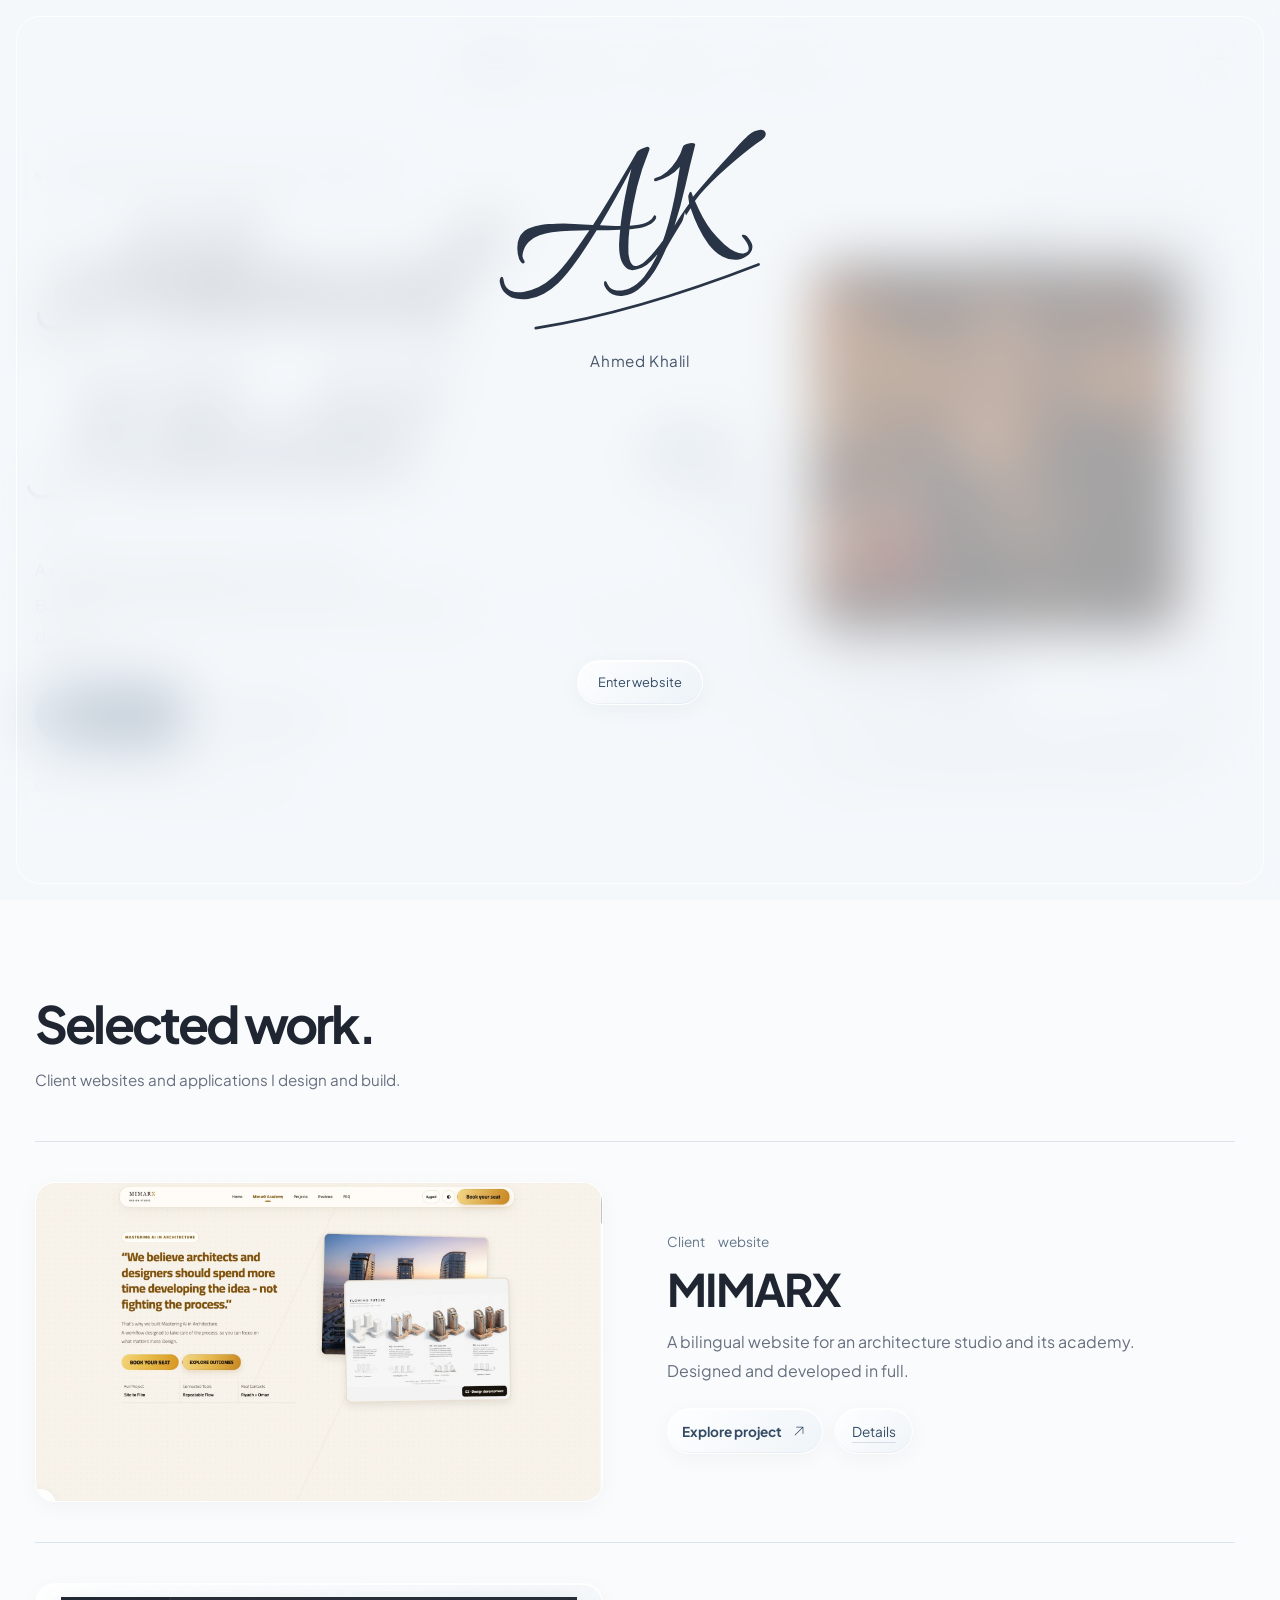
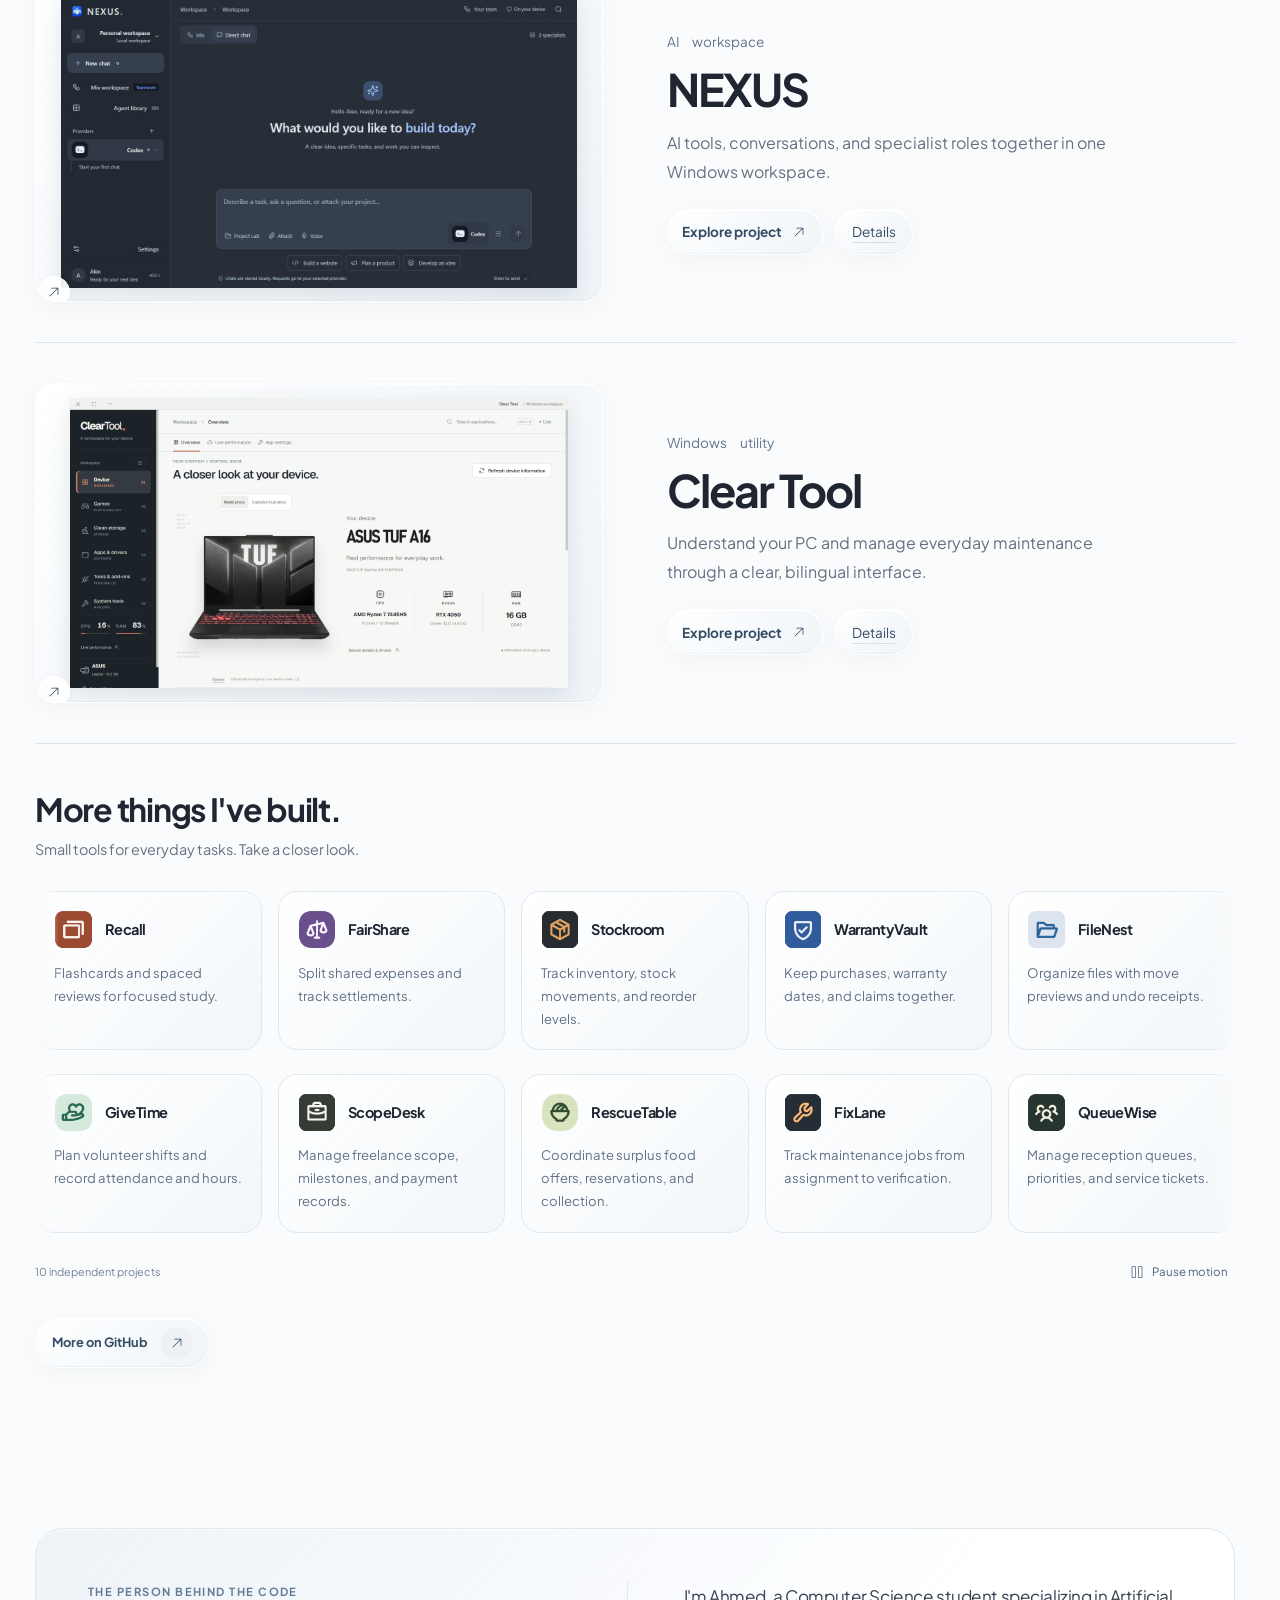
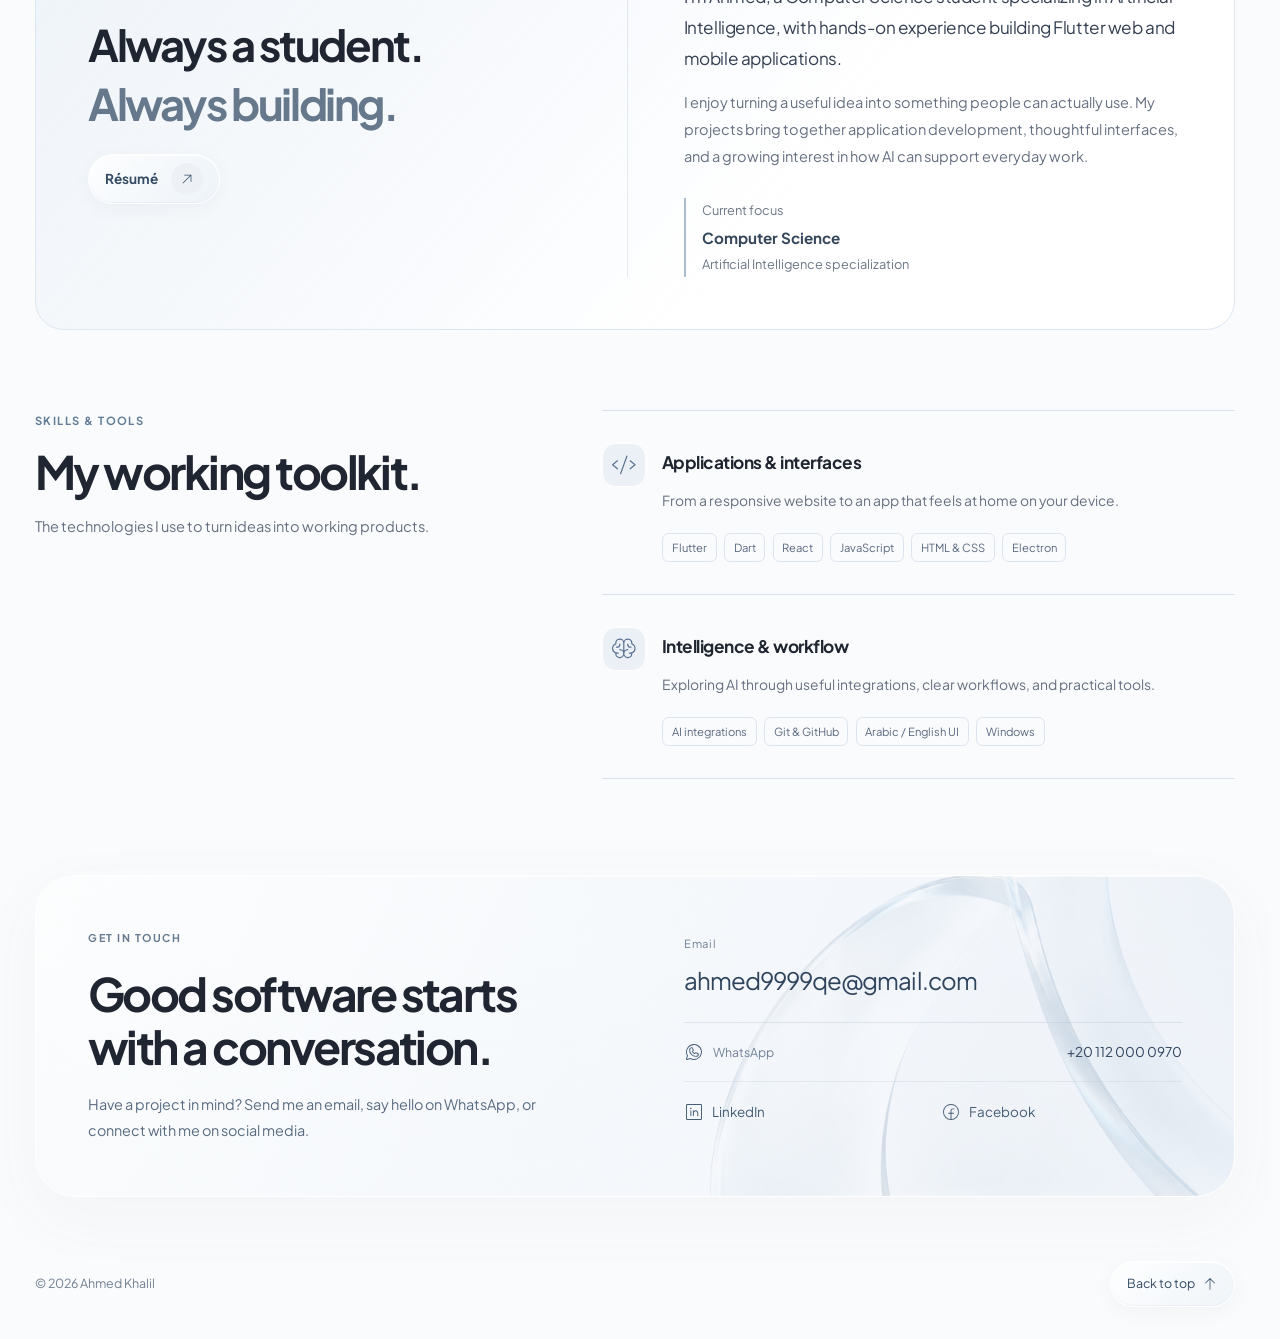
==== commit 6bc97b4f: "Style hero and portrait names as bilingual signatures" ====
--- a/index.html
+++ b/index.html
@@ -19,7 +19,7 @@
   <link rel="preload" as="font" href="signature.ttf" type="font/ttf" crossorigin>
   <link rel="stylesheet" href="styles.css?v=11">
   <link rel="stylesheet" href="motion.css?v=9">
-  <link rel="stylesheet" href="refinements.css?v=13">
+  <link rel="stylesheet" href="refinements.css?v=14">
   <script>
     if (!matchMedia('(prefers-reduced-motion: reduce)').matches) {
       document.documentElement.classList.add('intro-pending');
@@ -31,7 +31,7 @@
     }
   </script>
   <script src="signature-mark.js?v=9" defer></script>
-  <script src="motion.js?v=13" defer></script>
+  <script src="motion.js?v=14" defer></script>
   <script src="project-data.js?v=8" defer></script>
   <script src="project-gallery.js?v=12" defer></script>
   <script src="app.js?v=9" defer></script>
--- a/refinements.css
+++ b/refinements.css
@@ -218,3 +218,9 @@
 .about-title h2{max-width:none;font-size:clamp(1.95rem,3.4vw,3rem);line-height:1.2}
 .about-title h2>span{display:block}
 .about-title h2>span+span{margin-top:.15em;color:#66788b}
+/* Paired signature typography: Allura for Latin, Aref Ruqaa for Arabic. */
+@font-face{font-family:ArabicSignature;src:url(arabic-signature.ttf) format('truetype');font-weight:400;font-style:normal;font-display:swap}
+html[lang=ar] .hero h1{font-family:ArabicSignature,PlexArabic,serif;font-weight:400;font-size:clamp(6rem,11vw,9rem);letter-spacing:0;line-height:1.3}
+.portrait figcaption strong{font-family:Signature,cursive;font-weight:400;font-size:clamp(1.8rem,3vw,2.25rem);letter-spacing:0;line-height:1.25}
+html[lang=ar] .portrait figcaption strong{font-family:ArabicSignature,PlexArabic,serif;font-size:1.85rem;line-height:1.55}
+@media(max-width:767px){html[lang=ar] .hero h1{font-size:clamp(5rem,21vw,7rem);line-height:1.25;margin-top:.7rem}}
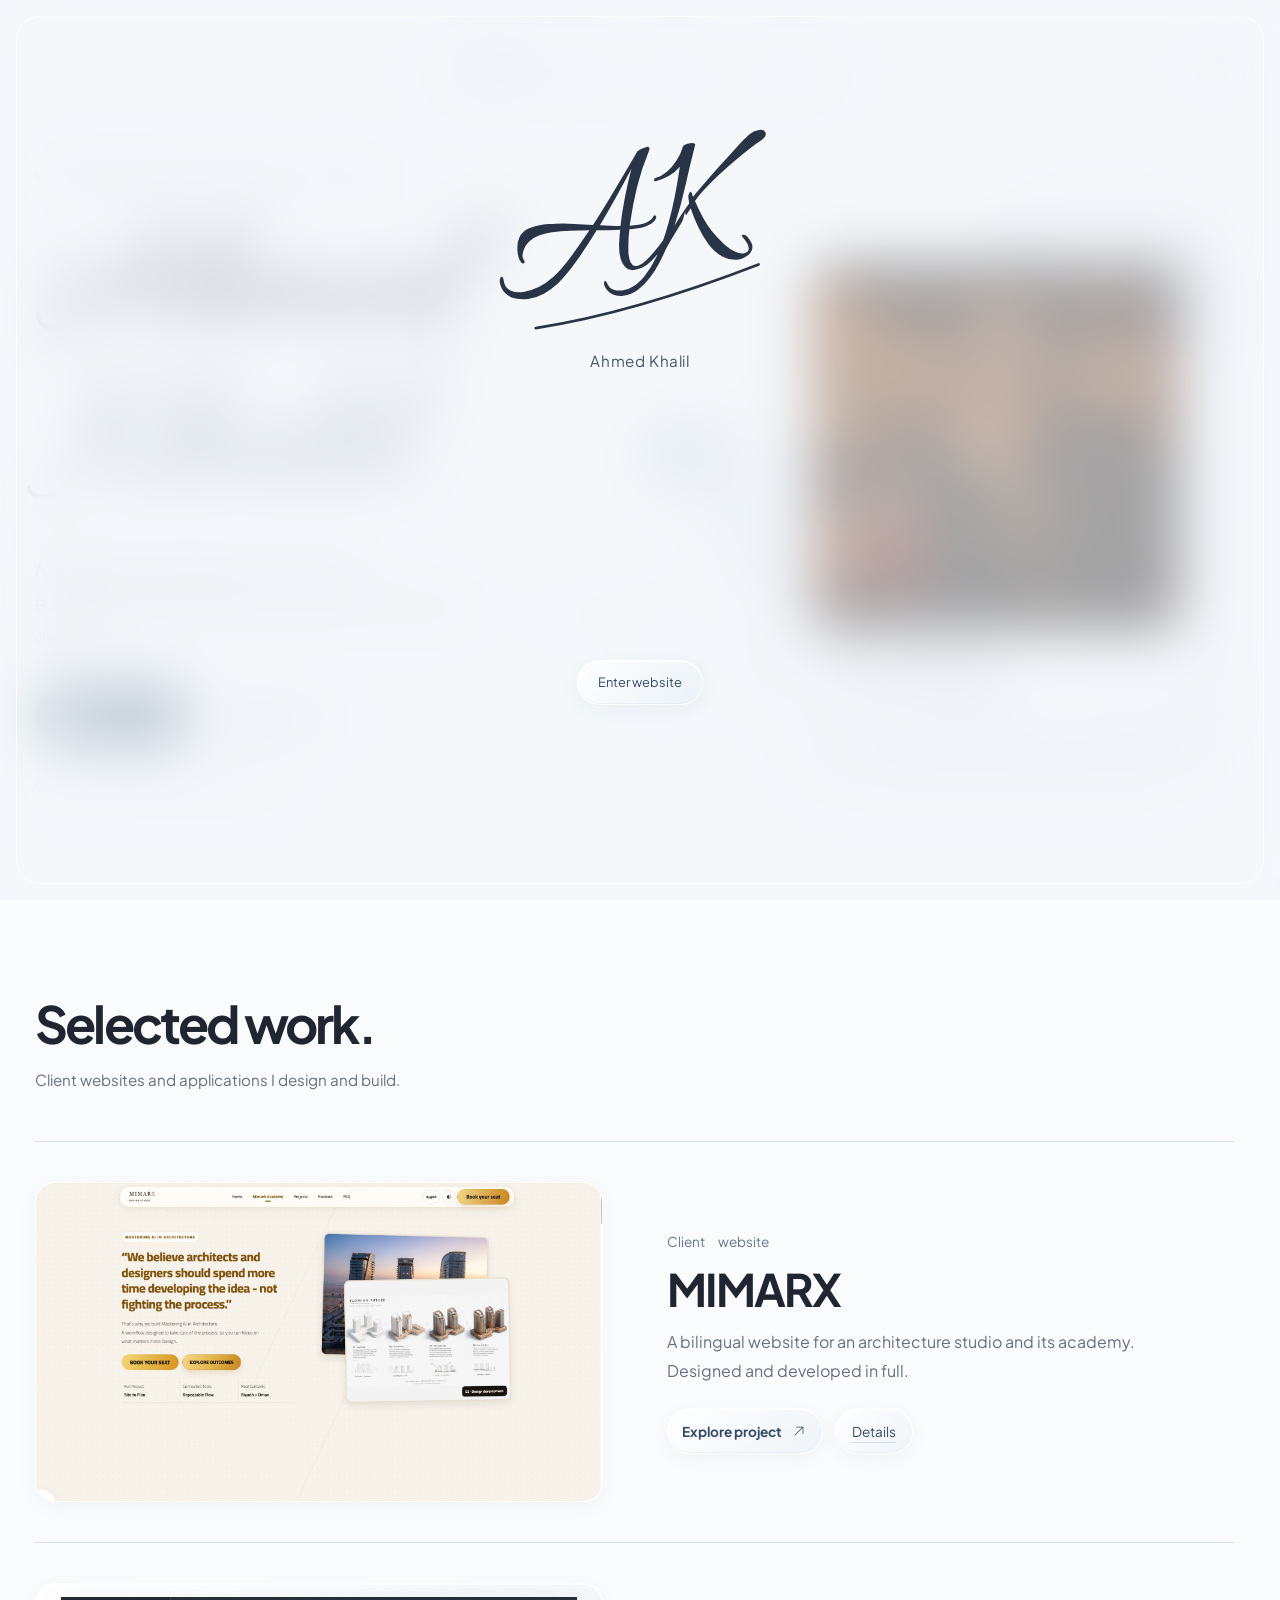
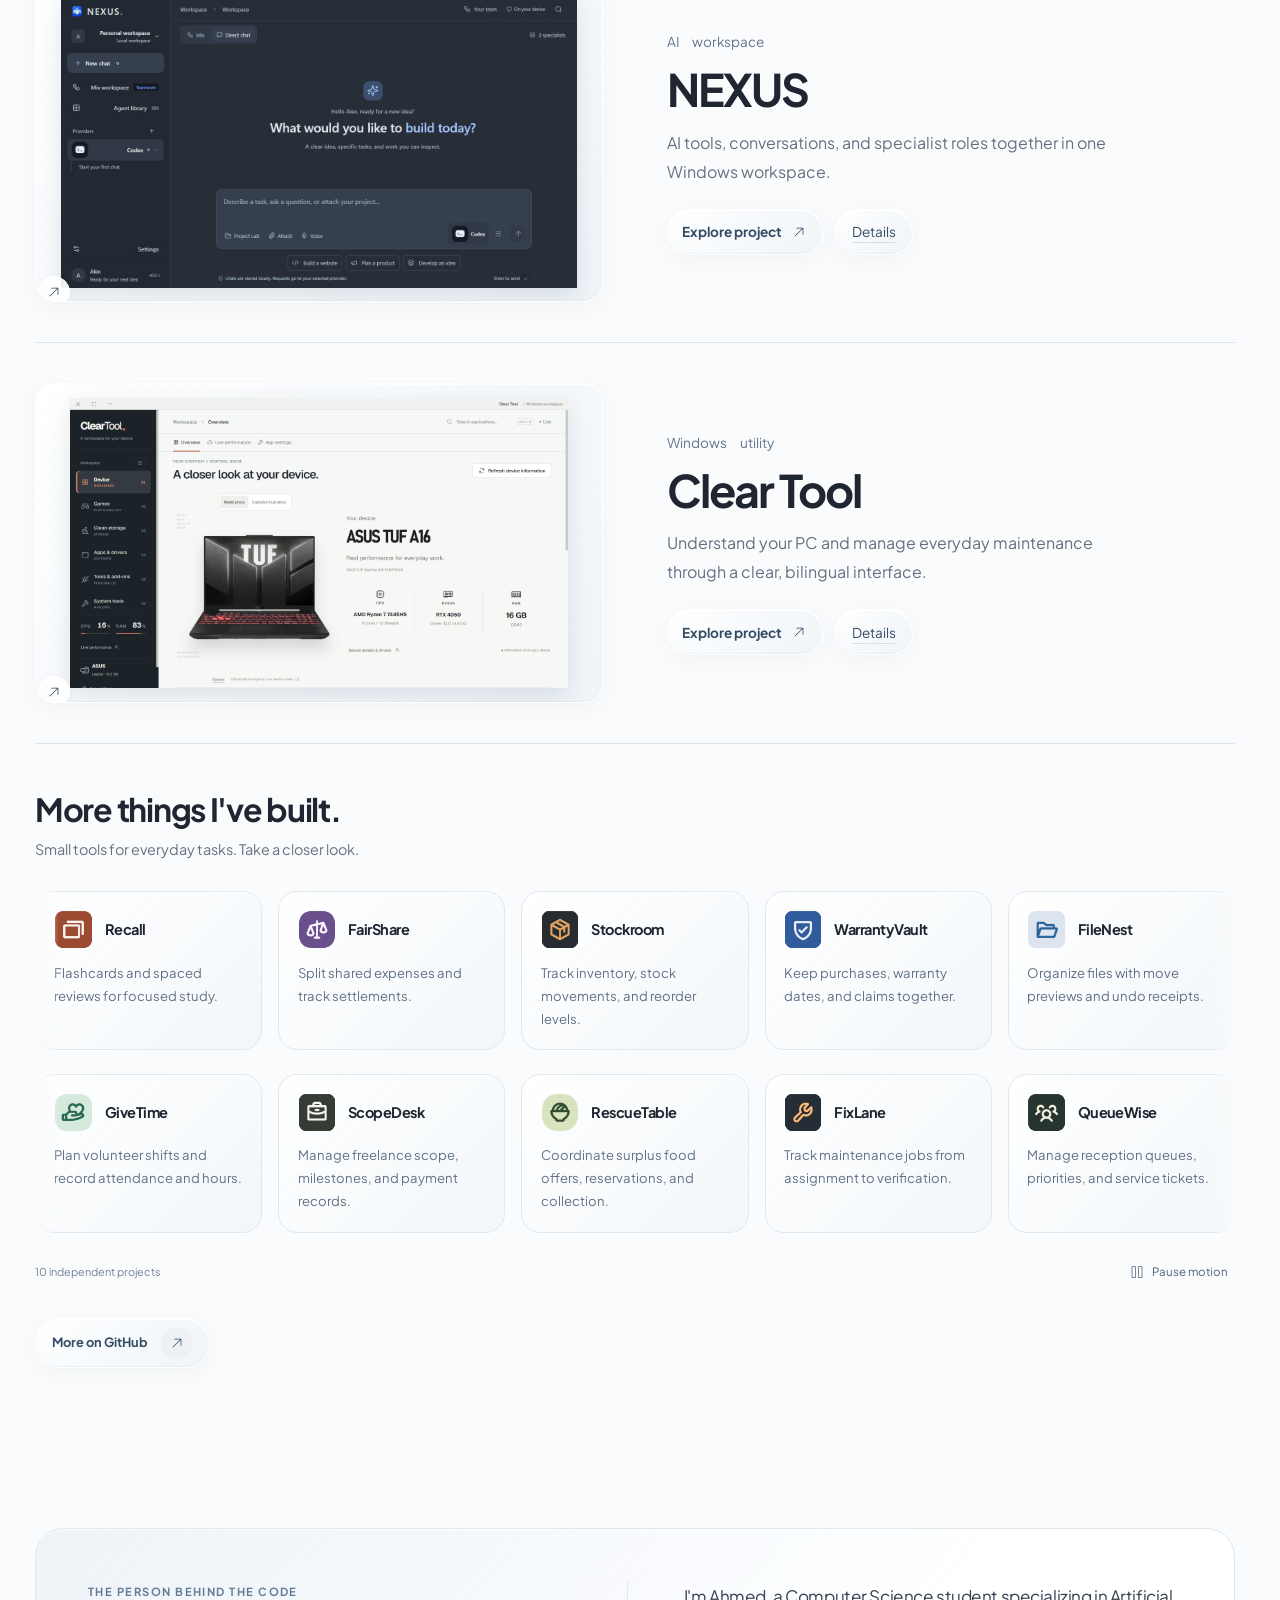
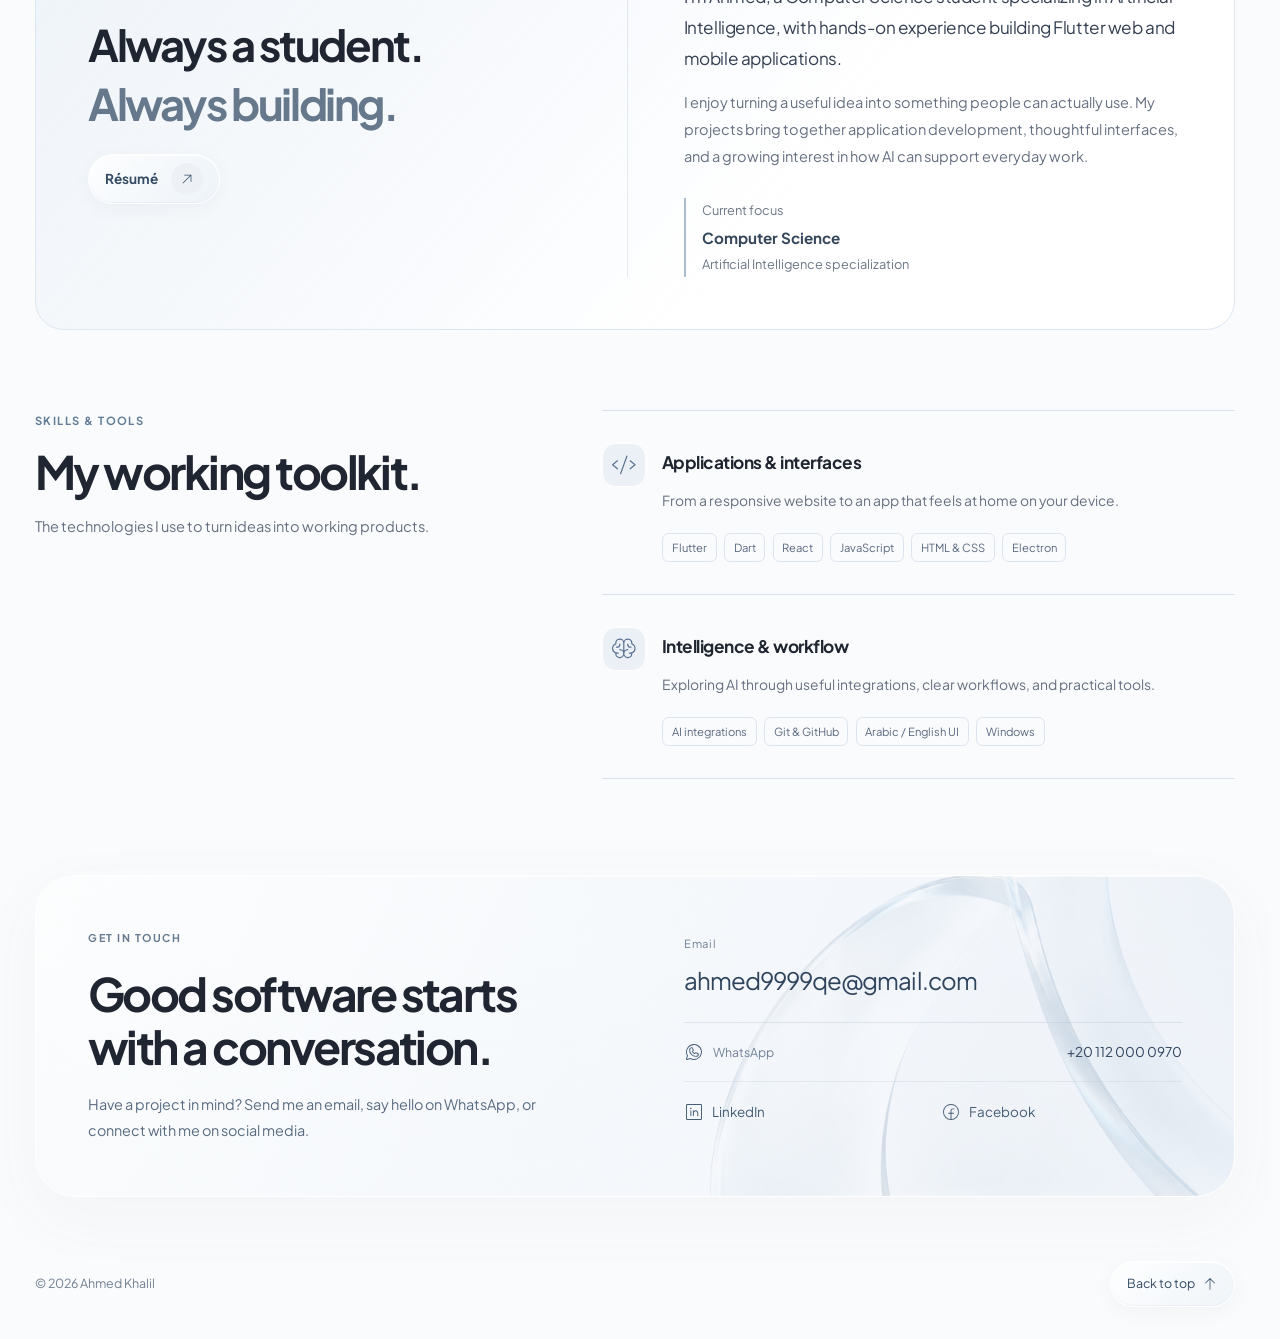
==== commit 8fc15a81: "Add a subtle shadow to the floating navigation" ====
--- a/index.html
+++ b/index.html
@@ -19,7 +19,7 @@
   <link rel="preload" as="font" href="signature.ttf" type="font/ttf" crossorigin>
   <link rel="stylesheet" href="styles.css?v=11">
   <link rel="stylesheet" href="motion.css?v=9">
-  <link rel="stylesheet" href="refinements.css?v=14">
+  <link rel="stylesheet" href="refinements.css?v=15">
   <script>
     if (!matchMedia('(prefers-reduced-motion: reduce)').matches) {
       document.documentElement.classList.add('intro-pending');
--- a/refinements.css
+++ b/refinements.css
@@ -224,3 +224,5 @@
 .portrait figcaption strong{font-family:Signature,cursive;font-weight:400;font-size:clamp(1.8rem,3vw,2.25rem);letter-spacing:0;line-height:1.25}
 html[lang=ar] .portrait figcaption strong{font-family:ArabicSignature,PlexArabic,serif;font-size:1.85rem;line-height:1.55}
 @media(max-width:767px){html[lang=ar] .hero h1{font-size:clamp(5rem,21vw,7rem);line-height:1.25;margin-top:.7rem}}
+/* A restrained lift for the floating navigation surface. */
+.header .desktop-nav{box-shadow:inset 0 1px 0 #fff,0 5px 14px #344b6509,0 14px 34px #344b6512}
